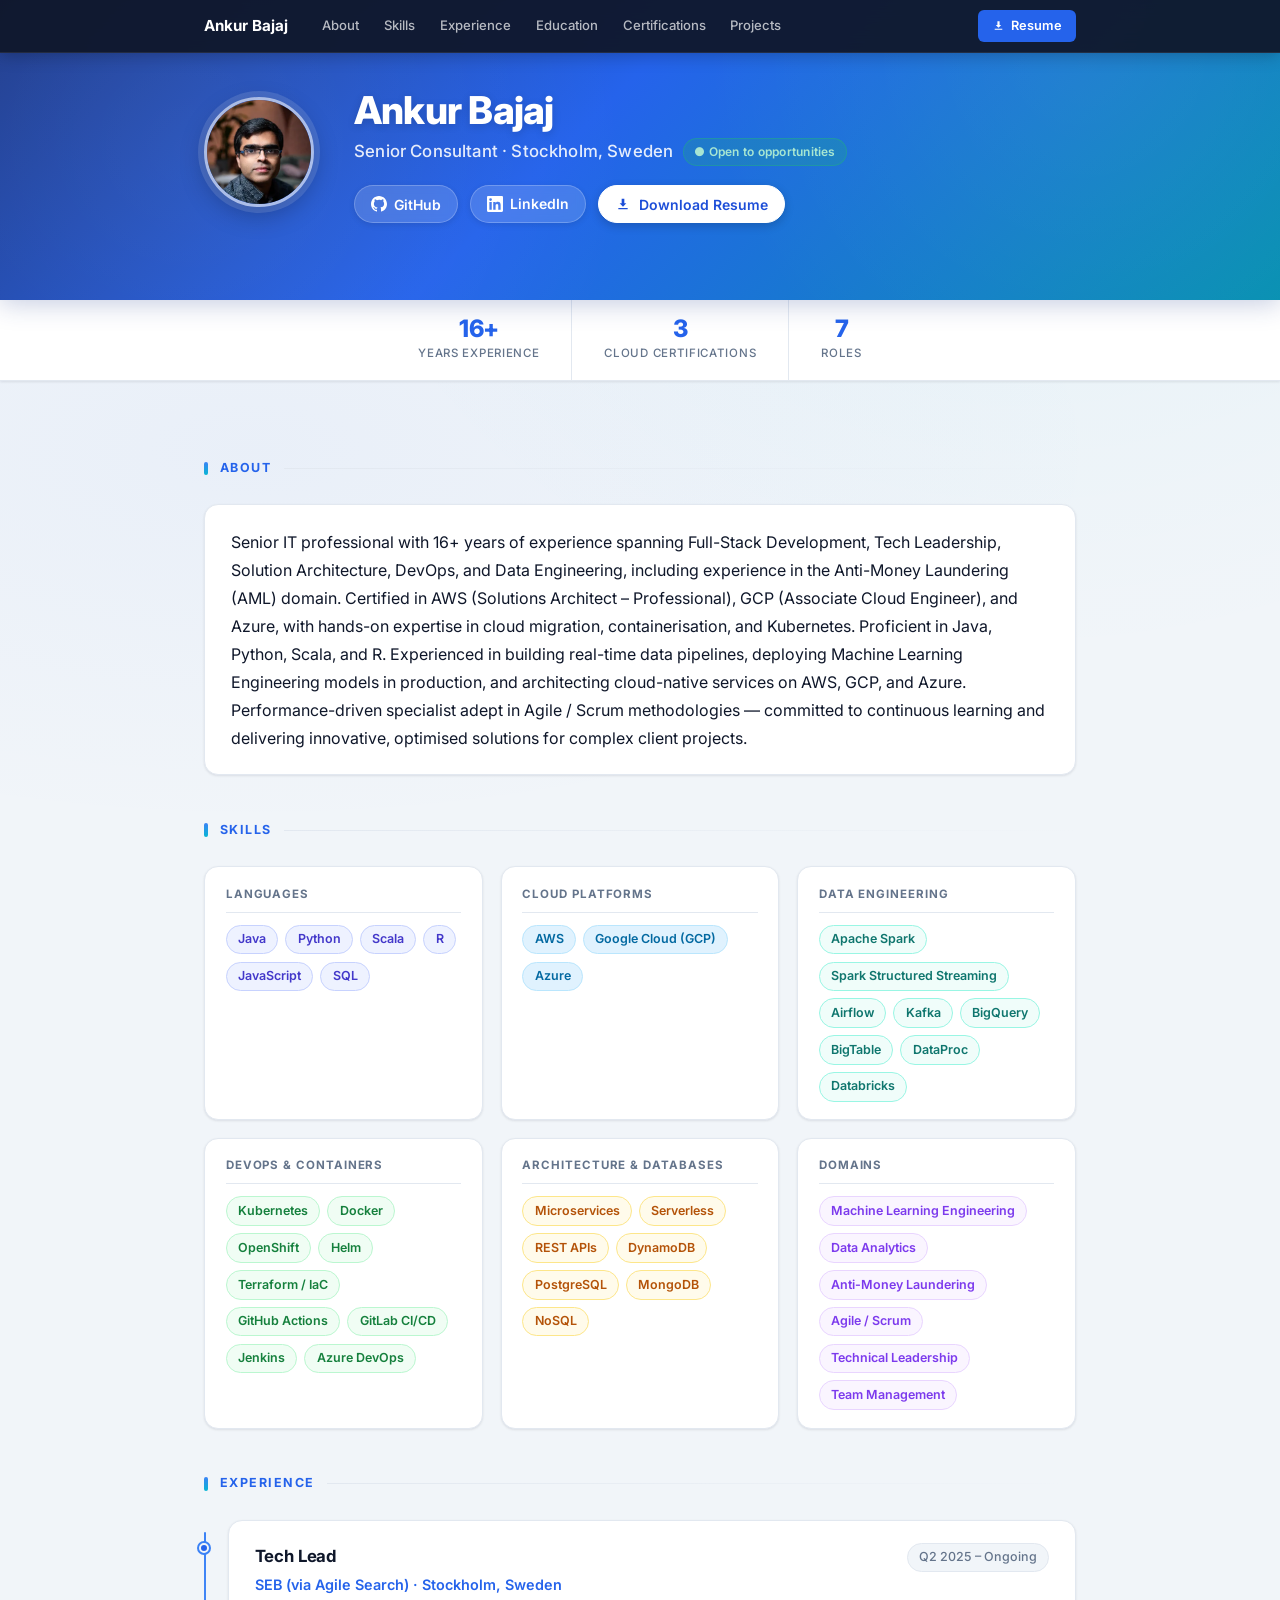
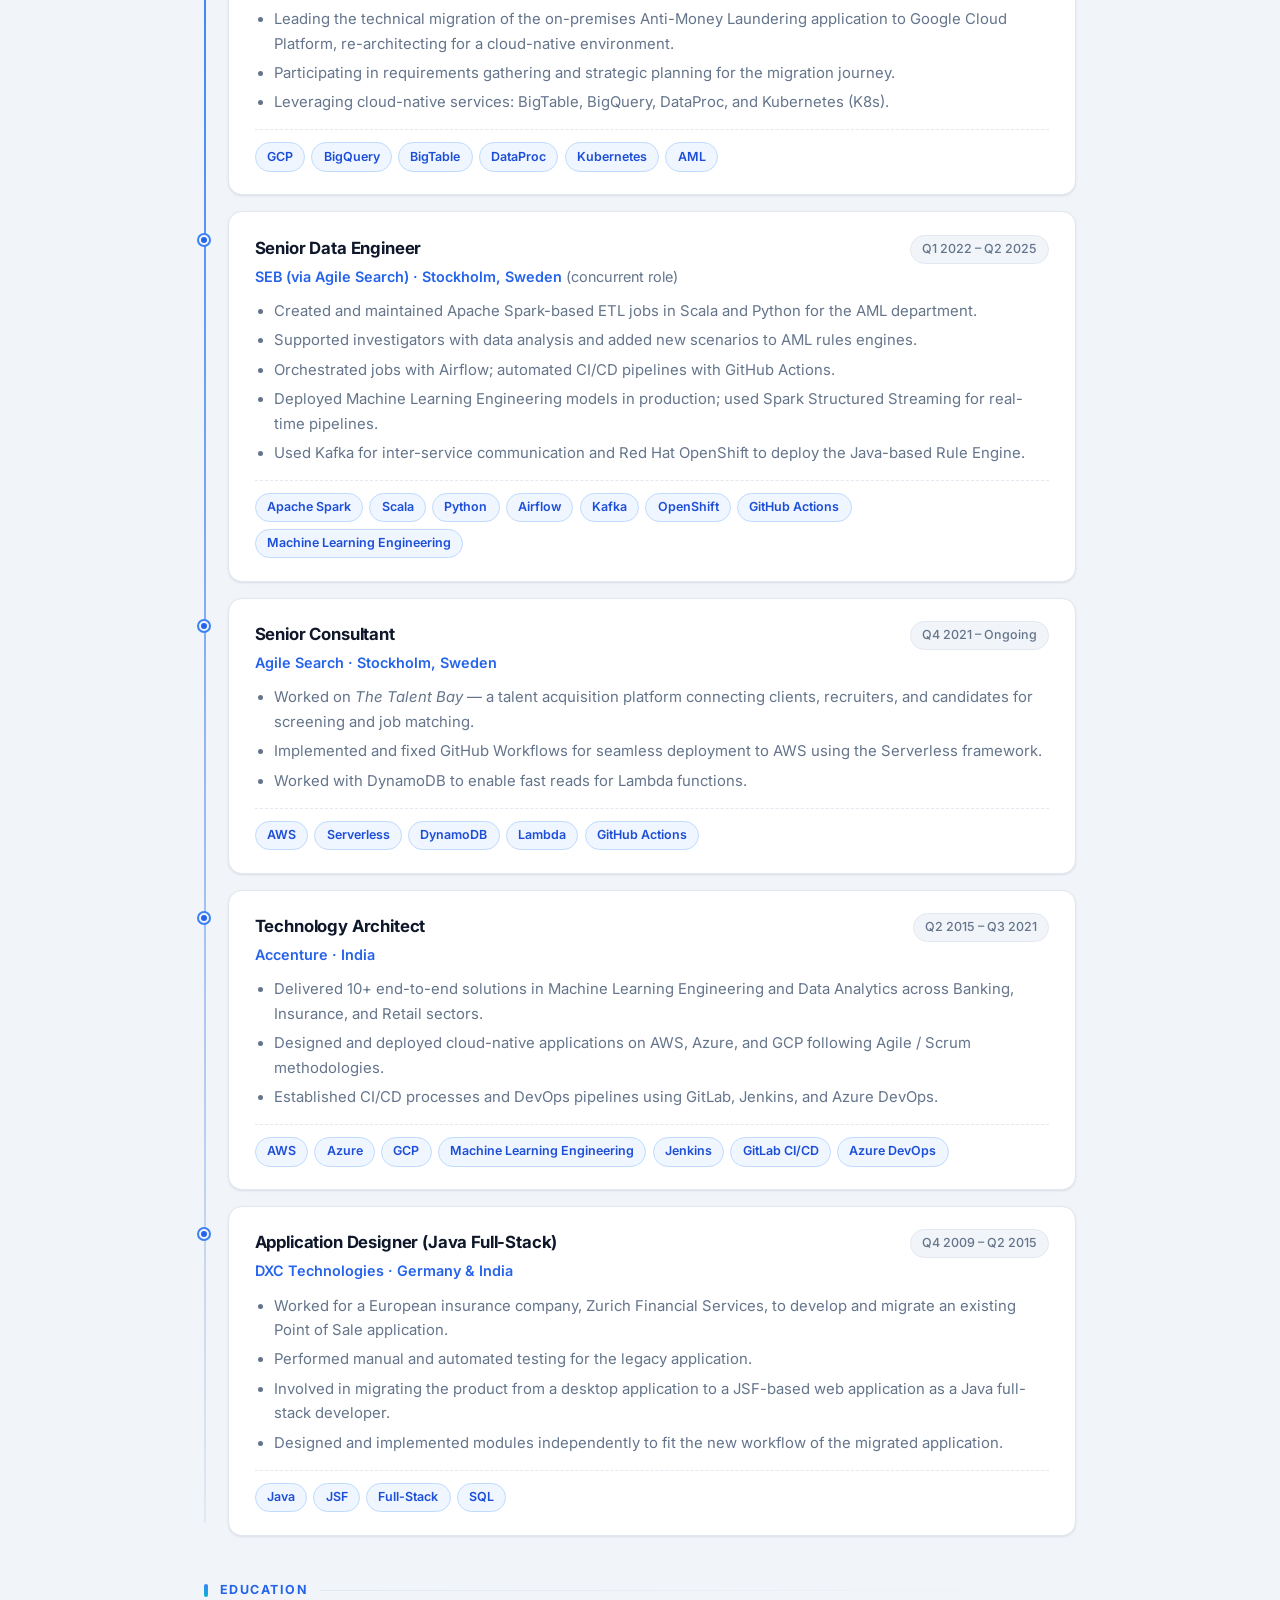
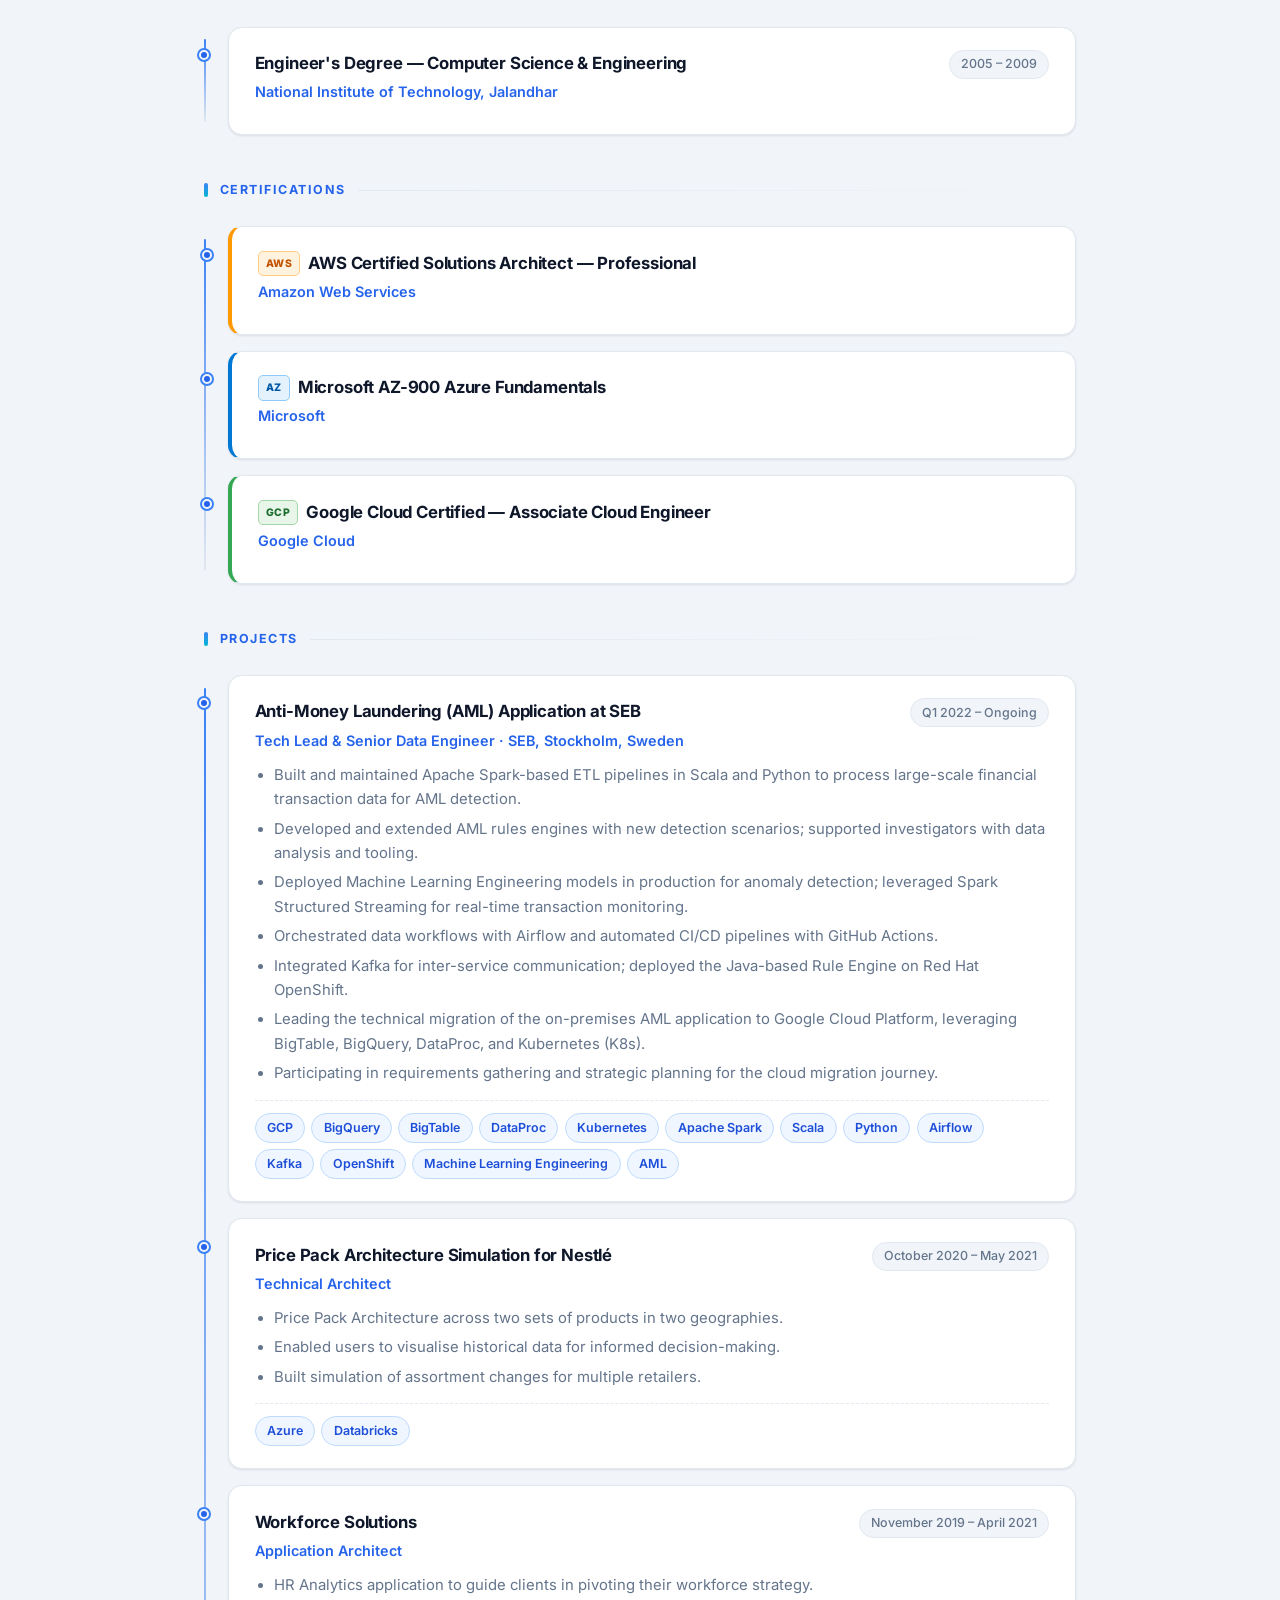
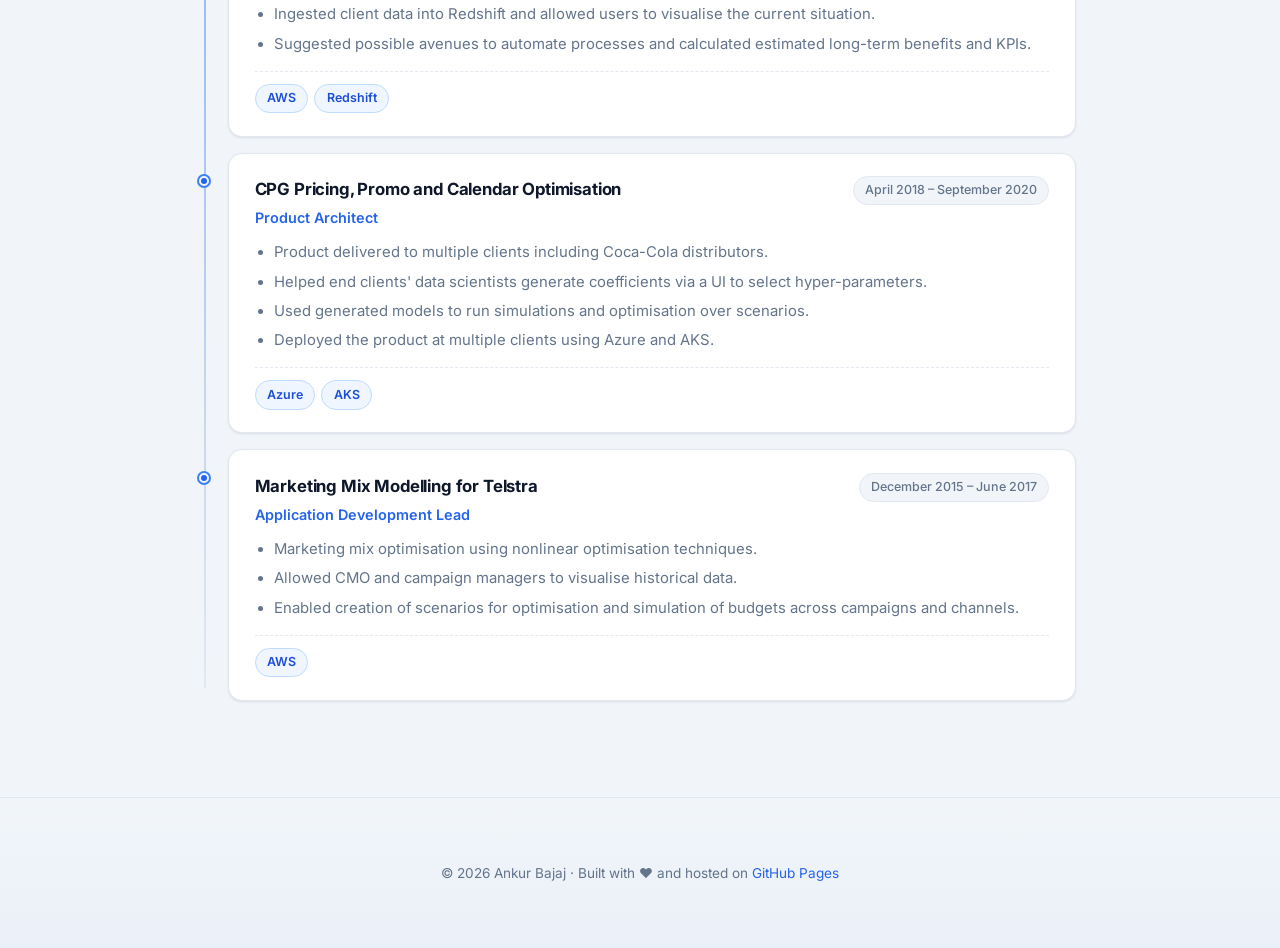
==== index.html @ 2d8ddba4 "Replace Machine Learning with Machine Learning Engineering Agent-Logs-Url: https://github.com/ankurb" ====
<!DOCTYPE html>
<html lang="en">
<head>
  <meta charset="UTF-8" />
  <meta name="viewport" content="width=device-width, initial-scale=1.0" />
  <meta name="description" content="Ankur Bajaj — Senior IT Professional with 16+ years of expertise in cloud-native architecture, data engineering, and full-stack development." />
  <meta name="keywords" content="Ankur Bajaj, Senior Consultant, Solution Architect, Tech Lead, Data Engineer, Java, Python, Scala, Apache Spark, Kafka, Airflow, Kubernetes, Docker, AWS, Google Cloud, GCP, Azure, BigQuery, Databricks, Machine Learning Engineering, MLOps, Anti-Money Laundering, AML, ETL, CI/CD, Microservices, Cloud Migration, DevOps, Spring Boot, Terraform, Stockholm" />
  <title>Ankur Bajaj — Resume</title>
  <link rel="preconnect" href="https://fonts.googleapis.com" />
  <link rel="preconnect" href="https://fonts.gstatic.com" crossorigin />
  <link href="https://fonts.googleapis.com/css2?family=Inter:wght@400;500;600;700;800&display=swap" rel="stylesheet" />
  <link rel="stylesheet" href="style.css" />
  <!-- Add 'js' class immediately so CSS can gate reveal animations on JS availability -->
  <script>document.documentElement.classList.add('js');</script>
</head>
<body>

  <!-- ═══════════════════  COMPACT STICKY NAV (visible after scroll) ═══════════════════ -->
  <div id="compact-nav" aria-hidden="true" inert>
    <div class="compact-nav-inner">
      <span class="compact-nav-name">Ankur Bajaj</span>
      <nav class="compact-nav-links" aria-label="Page sections">
        <a href="#about">About</a>
        <a href="#skills">Skills</a>
        <a href="#experience">Experience</a>
        <a href="#education">Education</a>
        <a href="#certifications">Certifications</a>
        <a href="#projects">Projects</a>
      </nav>
      <a href="Ankur_Resume.pdf" download="Ankur_Bajaj_Resume.pdf" class="compact-nav-download">
        <svg width="13" height="13" viewBox="0 0 24 24" fill="currentColor" aria-hidden="true"><path d="M12 16l-5-5h3V4h4v7h3l-5 5zm-7 2h14v2H5v-2z"/></svg>
        Resume
      </a>
    </div>
  </div>

  <!-- ═══════════════════  HERO  ═══════════════════ -->
  <header class="hero" id="hero">
    <div class="container">
      <picture>
        <source srcset="agile_search_65_rt.webp" type="image/webp" />
        <source srcset="agile_search_65_rt_optimized.jpg" type="image/jpeg" />
        <img class="avatar" src="agile_search_65_rt_optimized.jpg" alt="Ankur Bajaj" width="110" height="110" />
      </picture>
      <div class="hero-info">
        <h1>Ankur Bajaj</h1>
        <p class="title">
          Senior Consultant · Stockholm, Sweden
          <span class="status-badge">● Open to opportunities</span>
        </p>
        <nav class="hero-links" aria-label="Contact links">
          <a href="https://github.com/ankurbajaj9" target="_blank" rel="noopener noreferrer">
            <!-- GitHub icon -->
            <svg width="16" height="16" viewBox="0 0 24 24" fill="currentColor" aria-hidden="true">
              <path d="M12 0C5.374 0 0 5.373 0 12c0 5.302 3.438 9.8 8.207 11.387.599.111.793-.261.793-.577v-2.234c-3.338.726-4.033-1.416-4.033-1.416-.546-1.387-1.333-1.756-1.333-1.756-1.089-.745.083-.729.083-.729 1.205.084 1.839 1.237 1.839 1.237 1.07 1.834 2.807 1.304 3.492.997.107-.775.418-1.305.762-1.604-2.665-.305-5.467-1.334-5.467-5.931 0-1.311.469-2.381 1.236-3.221-.124-.303-.535-1.524.117-3.176 0 0 1.008-.322 3.301 1.23A11.509 11.509 0 0 1 12 5.803c1.02.005 2.047.138 3.006.404 2.291-1.552 3.297-1.23 3.297-1.23.653 1.653.242 2.874.118 3.176.77.84 1.235 1.911 1.235 3.221 0 4.609-2.807 5.624-5.479 5.921.43.372.823 1.102.823 2.222v3.293c0 .319.192.694.801.576C20.566 21.797 24 17.3 24 12c0-6.627-5.373-12-12-12z"/>
            </svg>
            GitHub
          </a>
          <a href="https://www.linkedin.com/in/ankurbajaj" target="_blank" rel="noopener noreferrer">
            <!-- LinkedIn icon -->
            <svg width="16" height="16" viewBox="0 0 24 24" fill="currentColor" aria-hidden="true">
              <path d="M20.447 20.452h-3.554v-5.569c0-1.328-.027-3.037-1.852-3.037-1.853 0-2.136 1.445-2.136 2.939v5.667H9.351V9h3.414v1.561h.046c.477-.9 1.637-1.85 3.37-1.85 3.601 0 4.267 2.37 4.267 5.455v6.286zM5.337 7.433a2.062 2.062 0 0 1-2.063-2.065 2.064 2.064 0 1 1 2.063 2.065zm1.782 13.019H3.555V9h3.564v11.452zM22.225 0H1.771C.792 0 0 .774 0 1.729v20.542C0 23.227.792 24 1.771 24h20.451C23.2 24 24 23.227 24 22.271V1.729C24 .774 23.2 0 22.222 0h.003z"/>
            </svg>
            LinkedIn
          </a>
          <a href="Ankur_Resume.pdf" download="Ankur_Bajaj_Resume.pdf" class="hero-download-cta">
            <!-- Download icon -->
            <svg width="16" height="16" viewBox="0 0 24 24" fill="currentColor" aria-hidden="true">
              <path d="M12 16l-5-5h3V4h4v7h3l-5 5zm-7 2h14v2H5v-2z"/>
            </svg>
            Download Resume
          </a>

        </nav>
      </div>
    </div>
  </header>

  <!-- ═══════════════════  KEY STATS STRIP  ═══════════════════ -->
  <div class="stats-strip">
    <div class="container stats-strip-inner">
      <div class="stat-chip">
        <span class="stat-num">16+</span>
        <span class="stat-label">Years Experience</span>
      </div>
      <div class="stat-chip">
        <span class="stat-num">3</span>
        <span class="stat-label">Cloud Certifications</span>
      </div>
      <div class="stat-chip">
        <span class="stat-num">7</span>
        <span class="stat-label">Roles</span>
      </div>
    </div>
  </div>

  <main class="container">

    <!-- ═══════════════════  ABOUT  ═══════════════════ -->
    <section id="about" class="reveal" aria-labelledby="about-heading">
      <h2 class="section-title" id="about-heading">About</h2>
      <p class="about-text">
        Senior IT professional with 16+ years of experience spanning Full-Stack Development, Tech Leadership,
        Solution Architecture, DevOps, and Data Engineering, including experience in the
        Anti-Money Laundering (AML) domain.
        Certified in AWS (Solutions Architect – Professional), GCP (Associate Cloud Engineer),
        and Azure, with hands-on expertise in cloud migration, containerisation, and Kubernetes.
        Proficient in Java, Python, Scala, and R.
        Experienced in building real-time data pipelines, deploying Machine Learning Engineering models
        in production, and architecting cloud-native services on AWS, GCP, and Azure.
        Performance-driven specialist adept in Agile / Scrum methodologies — committed to continuous learning
        and delivering innovative, optimised solutions for complex client projects.
      </p>
    </section>

    <!-- ═══════════════════  SKILLS  ═══════════════════ -->
    <section id="skills" class="reveal" aria-labelledby="skills-heading">
      <h2 class="section-title" id="skills-heading">Skills</h2>
      <div class="skills-grid">
        <div class="skill-category" data-cat="languages">
          <h3>Languages</h3>
          <div class="tags">
            <span class="tag">Java</span>
            <span class="tag">Python</span>
            <span class="tag">Scala</span>
            <span class="tag">R</span>
            <span class="tag">JavaScript</span>
            <span class="tag">SQL</span>
          </div>
        </div>
        <div class="skill-category" data-cat="cloud">
          <h3>Cloud Platforms</h3>
          <div class="tags">
            <span class="tag">AWS</span>
            <span class="tag">Google Cloud (GCP)</span>
            <span class="tag">Azure</span>
          </div>
        </div>
        <div class="skill-category" data-cat="data">
          <h3>Data Engineering</h3>
          <div class="tags">
            <span class="tag">Apache Spark</span>
            <span class="tag">Spark Structured Streaming</span>
            <span class="tag">Airflow</span>
            <span class="tag">Kafka</span>
            <span class="tag">BigQuery</span>
            <span class="tag">BigTable</span>
            <span class="tag">DataProc</span>
            <span class="tag">Databricks</span>
          </div>
        </div>
        <div class="skill-category" data-cat="devops">
          <h3>DevOps &amp; Containers</h3>
          <div class="tags">
            <span class="tag">Kubernetes</span>
            <span class="tag">Docker</span>
            <span class="tag">OpenShift</span>
            <span class="tag">Helm</span>
            <span class="tag">Terraform / IaC</span>
            <span class="tag">GitHub Actions</span>
            <span class="tag">GitLab CI/CD</span>
            <span class="tag">Jenkins</span>
            <span class="tag">Azure DevOps</span>
          </div>
        </div>
        <div class="skill-category" data-cat="arch">
          <h3>Architecture &amp; Databases</h3>
          <div class="tags">
            <span class="tag">Microservices</span>
            <span class="tag">Serverless</span>
            <span class="tag">REST APIs</span>
            <span class="tag">DynamoDB</span>
            <span class="tag">PostgreSQL</span>
            <span class="tag">MongoDB</span>
            <span class="tag">NoSQL</span>
          </div>
        </div>
        <div class="skill-category" data-cat="domains">
          <h3>Domains</h3>
          <div class="tags">
            <span class="tag">Machine Learning Engineering</span>
            <span class="tag">Data Analytics</span>
            <span class="tag">Anti-Money Laundering</span>
            <span class="tag">Agile / Scrum</span>
            <span class="tag">Technical Leadership</span>
            <span class="tag">Team Management</span>
          </div>
        </div>
      </div>
    </section>

    <!-- ═══════════════════  EXPERIENCE  ═══════════════════ -->
    <section id="experience" class="reveal" aria-labelledby="experience-heading">
      <h2 class="section-title" id="experience-heading">Experience</h2>
      <div class="timeline">

        <article class="card">
          <div class="card-header">
            <div>
              <div class="card-title">Tech Lead</div>
              <div class="card-subtitle">SEB (via Agile Search) · Stockholm, Sweden</div>
            </div>
            <span class="card-period">Q2 2025 – Ongoing</span>
          </div>
          <div class="card-desc">
            <ul>
              <li>Leading the technical migration of the on-premises Anti-Money Laundering application to Google Cloud Platform, re-architecting for a cloud-native environment.</li>
              <li>Participating in requirements gathering and strategic planning for the migration journey.</li>
              <li>Leveraging cloud-native services: BigTable, BigQuery, DataProc, and Kubernetes (K8s).</li>
            </ul>
          </div>
          <div class="card-stack">
            <span class="tag">GCP</span>
            <span class="tag">BigQuery</span>
            <span class="tag">BigTable</span>
            <span class="tag">DataProc</span>
            <span class="tag">Kubernetes</span>
            <span class="tag">AML</span>
          </div>
        </article>

        <article class="card">
          <div class="card-header">
            <div>
              <div class="card-title">Senior Data Engineer</div>
              <div class="card-subtitle">SEB (via Agile Search) · Stockholm, Sweden <span style="font-weight:400;color:var(--text-muted)">(concurrent role)</span></div>
            </div>
            <span class="card-period">Q1 2022 – Q2 2025</span>
          </div>
          <div class="card-desc">
            <ul>
              <li>Created and maintained Apache Spark-based ETL jobs in Scala and Python for the AML department.</li>
              <li>Supported investigators with data analysis and added new scenarios to AML rules engines.</li>
              <li>Orchestrated jobs with Airflow; automated CI/CD pipelines with GitHub Actions.</li>
              <li>Deployed Machine Learning Engineering models in production; used Spark Structured Streaming for real-time pipelines.</li>
              <li>Used Kafka for inter-service communication and Red Hat OpenShift to deploy the Java-based Rule Engine.</li>
            </ul>
          </div>
          <div class="card-stack">
            <span class="tag">Apache Spark</span>
            <span class="tag">Scala</span>
            <span class="tag">Python</span>
            <span class="tag">Airflow</span>
            <span class="tag">Kafka</span>
            <span class="tag">OpenShift</span>
            <span class="tag">GitHub Actions</span>
            <span class="tag">Machine Learning Engineering</span>
          </div>
        </article>

        <article class="card">
          <div class="card-header">
            <div>
              <div class="card-title">Senior Consultant</div>
              <div class="card-subtitle">Agile Search · Stockholm, Sweden</div>
            </div>
            <span class="card-period">Q4 2021 – Ongoing</span>
          </div>
          <div class="card-desc">
            <ul>
              <li>Worked on <em>The Talent Bay</em> — a talent acquisition platform connecting clients, recruiters, and candidates for screening and job matching.</li>
              <li>Implemented and fixed GitHub Workflows for seamless deployment to AWS using the Serverless framework.</li>
              <li>Worked with DynamoDB to enable fast reads for Lambda functions.</li>
            </ul>
          </div>
          <div class="card-stack">
            <span class="tag">AWS</span>
            <span class="tag">Serverless</span>
            <span class="tag">DynamoDB</span>
            <span class="tag">Lambda</span>
            <span class="tag">GitHub Actions</span>
          </div>
        </article>

        <article class="card">
          <div class="card-header">
            <div>
              <div class="card-title">Technology Architect</div>
              <div class="card-subtitle">Accenture · India</div>
            </div>
            <span class="card-period">Q2 2015 – Q3 2021</span>
          </div>
          <div class="card-desc">
            <ul>
              <li>Delivered 10+ end-to-end solutions in Machine Learning Engineering and Data Analytics across Banking, Insurance, and Retail sectors.</li>
              <li>Designed and deployed cloud-native applications on AWS, Azure, and GCP following Agile / Scrum methodologies.</li>
              <li>Established CI/CD processes and DevOps pipelines using GitLab, Jenkins, and Azure DevOps.</li>
            </ul>
          </div>
          <div class="card-stack">
            <span class="tag">AWS</span>
            <span class="tag">Azure</span>
            <span class="tag">GCP</span>
            <span class="tag">Machine Learning Engineering</span>
            <span class="tag">Jenkins</span>
            <span class="tag">GitLab CI/CD</span>
            <span class="tag">Azure DevOps</span>
          </div>
        </article>

        <article class="card">
          <div class="card-header">
            <div>
              <div class="card-title">Application Designer (Java Full-Stack)</div>
              <div class="card-subtitle">DXC Technologies · Germany &amp; India</div>
            </div>
            <span class="card-period">Q4 2009 – Q2 2015</span>
          </div>
          <div class="card-desc">
            <ul>
              <li>Worked for a European insurance company, Zurich Financial Services, to develop and migrate an existing Point of Sale application.</li>
              <li>Performed manual and automated testing for the legacy application.</li>
              <li>Involved in migrating the product from a desktop application to a JSF-based web application as a Java full-stack developer.</li>
              <li>Designed and implemented modules independently to fit the new workflow of the migrated application.</li>
            </ul>
          </div>
          <div class="card-stack">
            <span class="tag">Java</span>
            <span class="tag">JSF</span>
            <span class="tag">Full-Stack</span>
            <span class="tag">SQL</span>
          </div>
        </article>

      </div>
    </section>

    <!-- ═══════════════════  EDUCATION  ═══════════════════ -->
    <section id="education" class="reveal" aria-labelledby="education-heading">
      <h2 class="section-title" id="education-heading">Education</h2>
      <div class="timeline">

        <article class="card">
          <div class="card-header">
            <div>
              <div class="card-title">Engineer's Degree — Computer Science &amp; Engineering</div>
              <div class="card-subtitle">National Institute of Technology, Jalandhar</div>
            </div>
            <span class="card-period">2005 – 2009</span>
          </div>
        </article>

      </div>
    </section>

    <!-- ═══════════════════  CERTIFICATIONS  ═══════════════════ -->
    <section id="certifications" class="reveal" aria-labelledby="certifications-heading">
      <h2 class="section-title" id="certifications-heading">Certifications</h2>
      <div class="timeline">

        <article class="card cert-aws">
          <div class="card-header">
            <div>
              <div class="card-title">
                <span class="cert-badge cert-badge-aws">AWS</span>
                AWS Certified Solutions Architect — Professional
              </div>
              <div class="card-subtitle">Amazon Web Services</div>
            </div>
          </div>
        </article>

        <article class="card cert-azure">
          <div class="card-header">
            <div>
              <div class="card-title">
                <span class="cert-badge cert-badge-azure">AZ</span>
                Microsoft AZ-900 Azure Fundamentals
              </div>
              <div class="card-subtitle">Microsoft</div>
            </div>
          </div>
        </article>

        <article class="card cert-gcp">
          <div class="card-header">
            <div>
              <div class="card-title">
                <span class="cert-badge cert-badge-gcp">GCP</span>
                Google Cloud Certified — Associate Cloud Engineer
              </div>
              <div class="card-subtitle">Google Cloud</div>
            </div>
          </div>
        </article>

      </div>
    </section>

    <!-- ═══════════════════  PROJECTS  ═══════════════════ -->
    <section id="projects" class="reveal" aria-labelledby="projects-heading">
      <h2 class="section-title" id="projects-heading">Projects</h2>
      <div class="timeline">

        <article class="card">
          <div class="card-header">
            <div>
              <div class="card-title">Anti-Money Laundering (AML) Application at SEB</div>
              <div class="card-subtitle">Tech Lead &amp; Senior Data Engineer · SEB, Stockholm, Sweden</div>
            </div>
            <span class="card-period">Q1 2022 – Ongoing</span>
          </div>
          <div class="card-desc">
            <ul>
              <li>Built and maintained Apache Spark-based ETL pipelines in Scala and Python to process large-scale financial transaction data for AML detection.</li>
              <li>Developed and extended AML rules engines with new detection scenarios; supported investigators with data analysis and tooling.</li>
              <li>Deployed Machine Learning Engineering models in production for anomaly detection; leveraged Spark Structured Streaming for real-time transaction monitoring.</li>
              <li>Orchestrated data workflows with Airflow and automated CI/CD pipelines with GitHub Actions.</li>
              <li>Integrated Kafka for inter-service communication; deployed the Java-based Rule Engine on Red Hat OpenShift.</li>
              <li>Leading the technical migration of the on-premises AML application to Google Cloud Platform, leveraging BigTable, BigQuery, DataProc, and Kubernetes (K8s).</li>
              <li>Participating in requirements gathering and strategic planning for the cloud migration journey.</li>
            </ul>
          </div>
          <div class="card-stack">
            <span class="tag">GCP</span>
            <span class="tag">BigQuery</span>
            <span class="tag">BigTable</span>
            <span class="tag">DataProc</span>
            <span class="tag">Kubernetes</span>
            <span class="tag">Apache Spark</span>
            <span class="tag">Scala</span>
            <span class="tag">Python</span>
            <span class="tag">Airflow</span>
            <span class="tag">Kafka</span>
            <span class="tag">OpenShift</span>
            <span class="tag">Machine Learning Engineering</span>
            <span class="tag">AML</span>
          </div>
        </article>

        <article class="card">
          <div class="card-header">
            <div>
              <div class="card-title">Price Pack Architecture Simulation for Nestlé</div>
              <div class="card-subtitle">Technical Architect</div>
            </div>
            <span class="card-period">October 2020 – May 2021</span>
          </div>
          <div class="card-desc">
            <ul>
              <li>Price Pack Architecture across two sets of products in two geographies.</li>
              <li>Enabled users to visualise historical data for informed decision-making.</li>
              <li>Built simulation of assortment changes for multiple retailers.</li>
            </ul>
          </div>
          <div class="card-stack">
            <span class="tag">Azure</span>
            <span class="tag">Databricks</span>
          </div>
        </article>

        <article class="card">
          <div class="card-header">
            <div>
              <div class="card-title">Workforce Solutions</div>
              <div class="card-subtitle">Application Architect</div>
            </div>
            <span class="card-period">November 2019 – April 2021</span>
          </div>
          <div class="card-desc">
            <ul>
              <li>HR Analytics application to guide clients in pivoting their workforce strategy.</li>
              <li>Ingested client data into Redshift and allowed users to visualise the current situation.</li>
              <li>Suggested possible avenues to automate processes and calculated estimated long-term benefits and KPIs.</li>
            </ul>
          </div>
          <div class="card-stack">
            <span class="tag">AWS</span>
            <span class="tag">Redshift</span>
          </div>
        </article>

        <article class="card">
          <div class="card-header">
            <div>
              <div class="card-title">CPG Pricing, Promo and Calendar Optimisation</div>
              <div class="card-subtitle">Product Architect</div>
            </div>
            <span class="card-period">April 2018 – September 2020</span>
          </div>
          <div class="card-desc">
            <ul>
              <li>Product delivered to multiple clients including Coca-Cola distributors.</li>
              <li>Helped end clients' data scientists generate coefficients via a UI to select hyper-parameters.</li>
              <li>Used generated models to run simulations and optimisation over scenarios.</li>
              <li>Deployed the product at multiple clients using Azure and AKS.</li>
            </ul>
          </div>
          <div class="card-stack">
            <span class="tag">Azure</span>
            <span class="tag">AKS</span>
          </div>
        </article>

        <article class="card">
          <div class="card-header">
            <div>
              <div class="card-title">Marketing Mix Modelling for Telstra</div>
              <div class="card-subtitle">Application Development Lead</div>
            </div>
            <span class="card-period">December 2015 – June 2017</span>
          </div>
          <div class="card-desc">
            <ul>
              <li>Marketing mix optimisation using nonlinear optimisation techniques.</li>
              <li>Allowed CMO and campaign managers to visualise historical data.</li>
              <li>Enabled creation of scenarios for optimisation and simulation of budgets across campaigns and channels.</li>
            </ul>
          </div>
          <div class="card-stack">
            <span class="tag">AWS</span>
          </div>
        </article>

      </div>
    </section>

  </main>

  <!-- ═══════════════════  FOOTER  ═══════════════════ -->
  <footer>
    <div class="container">
      <p>© <span id="year"></span> Ankur Bajaj · Built with ♥ and hosted on
        <a href="https://pages.github.com" target="_blank" rel="noopener noreferrer">GitHub Pages</a>
      </p>
    </div>
  </footer>

  <script>
    document.getElementById('year').textContent = new Date().getFullYear();

    // ── Compact sticky nav: show after scrolling past hero ──
    const hero = document.getElementById('hero');
    const compactNav = document.getElementById('compact-nav');
    const observer = new IntersectionObserver(
      ([entry]) => {
        const visible = !entry.isIntersecting;
        compactNav.classList.toggle('compact-nav--visible', visible);
        compactNav.setAttribute('aria-hidden', String(!visible));
        if (visible) {
          compactNav.removeAttribute('inert');
        } else {
          compactNav.setAttribute('inert', '');
        }
      },
      { threshold: 0.1 }
    );
    observer.observe(hero);

    // ── Scroll-reveal for sections and cards ──
    const revealObserver = new IntersectionObserver(
      (entries) => {
        entries.forEach(entry => {
          if (entry.isIntersecting) {
            entry.target.classList.add('revealed');
            revealObserver.unobserve(entry.target);
          }
        });
      },
      { threshold: 0.08 }
    );
    document.querySelectorAll('.reveal, .card, .skill-category, .stat-chip').forEach(el => {
      revealObserver.observe(el);
    });
  </script>

</body>
</html>
---- style.css ----
/* Reset & Base */
*, *::before, *::after {
  box-sizing: border-box;
  margin: 0;
  padding: 0;
}

:root {
  --primary: #2563eb;
  --primary-dark: #1d4ed8;
  --primary-light: #3b82f6;
  --accent: #06b6d4;
  --accent2: #8b5cf6;
  --text: #0f172a;
  --text-muted: #64748b;
  --bg: #f1f5f9;
  --card: #ffffff;
  --border: #e2e8f0;
  --tag-bg: #eff6ff;
  --tag-color: #1d4ed8;
  --shadow-sm: 0 1px 3px rgba(15,23,42,0.06), 0 1px 2px rgba(15,23,42,0.04);
  --shadow-md: 0 4px 12px rgba(15,23,42,0.08), 0 2px 6px rgba(15,23,42,0.05);
  --shadow-lg: 0 10px 30px rgba(37,99,235,0.12), 0 4px 12px rgba(37,99,235,0.06);
  /* Skill-category palette */
  --cat-languages-bg: #eef2ff;
  --cat-languages-color: #4338ca;
  --cat-languages-border: #c7d2fe;
  --cat-cloud-bg: #e0f2fe;
  --cat-cloud-color: #0369a1;
  --cat-cloud-border: #bae6fd;
  --cat-data-bg: #f0fdfa;
  --cat-data-color: #0f766e;
  --cat-data-border: #99f6e4;
  --cat-devops-bg: #f0fdf4;
  --cat-devops-color: #15803d;
  --cat-devops-border: #bbf7d0;
  --cat-arch-bg: #fffbeb;
  --cat-arch-color: #b45309;
  --cat-arch-border: #fde68a;
  --cat-domains-bg: #faf5ff;
  --cat-domains-color: #7c3aed;
  --cat-domains-border: #e9d5ff;
}

html {
  scroll-behavior: smooth;
  scroll-padding-top: 60px; /* offset anchor scrolling by the height of the compact sticky nav */
}

@media (prefers-reduced-motion: reduce) {
  html { scroll-behavior: auto; }
  .card, .tag, .hero-links a, .skill-category,
  .about-text, .stat-chip, .reveal, #compact-nav {
    transition: none !important;
    animation: none !important;
    opacity: 1 !important;
    transform: none !important;
  }
}

body {
  font-family: 'Inter', 'Segoe UI', system-ui, -apple-system, sans-serif;
  background: var(--bg);
  color: var(--text);
  line-height: 1.65;
  background-image:
    radial-gradient(ellipse at 20% 50%, rgba(37,99,235,0.04) 0%, transparent 60%),
    radial-gradient(ellipse at 80% 10%, rgba(6,182,212,0.05) 0%, transparent 50%);
}

@media (min-width: 768px) and (prefers-reduced-motion: no-preference) {
  body {
    background-attachment: fixed;
  }
}

a {
  color: var(--primary);
  text-decoration: none;
}

a:hover {
  color: var(--primary-dark);
  text-decoration: underline;
}

/* Layout */
.container {
  max-width: 920px;
  margin: 0 auto;
  padding: 2rem 1.5rem;
}

/* ═══════════  COMPACT STICKY NAV  ═══════════ */
#compact-nav {
  position: fixed;
  top: 0;
  left: 0;
  right: 0;
  z-index: 200;
  background: rgba(15, 23, 42, 0.94);
  backdrop-filter: blur(10px);
  -webkit-backdrop-filter: blur(10px);
  border-bottom: 1px solid rgba(255,255,255,0.08);
  box-shadow: 0 2px 16px rgba(0,0,0,0.25);
  transform: translateY(-100%);
  opacity: 0;
  visibility: hidden;
  transition: transform 0.3s ease, opacity 0.3s ease, visibility 0s linear 0.3s;
  pointer-events: none;
}

#compact-nav.compact-nav--visible {
  transform: translateY(0);
  opacity: 1;
  visibility: visible;
  transition: transform 0.3s ease, opacity 0.3s ease, visibility 0s linear 0s;
  pointer-events: auto;
}

.compact-nav-inner {
  max-width: 920px;
  margin: 0 auto;
  padding: 0 1.5rem;
  height: 52px;
  display: flex;
  align-items: center;
  gap: 1.5rem;
}

.compact-nav-name {
  font-size: 0.95rem;
  font-weight: 700;
  color: #fff;
  white-space: nowrap;
  flex-shrink: 0;
}

.compact-nav-links {
  display: flex;
  gap: 0.25rem;
  flex: 1;
  flex-wrap: nowrap;
  overflow-x: auto;
  overflow-y: hidden;
}

.compact-nav-links a {
  color: rgba(255,255,255,0.7);
  font-size: 0.82rem;
  font-weight: 500;
  padding: 0.3rem 0.65rem;
  border-radius: 6px;
  transition: background 0.15s, color 0.15s;
  white-space: nowrap;
}

.compact-nav-links a:hover {
  color: #fff;
  background: rgba(255,255,255,0.1);
  text-decoration: none;
}

.compact-nav-download {
  display: flex;
  align-items: center;
  gap: 0.4rem;
  background: var(--primary);
  color: #fff !important;
  font-size: 0.8rem;
  font-weight: 600;
  padding: 0.35rem 0.85rem;
  border-radius: 6px;
  white-space: nowrap;
  flex-shrink: 0;
  transition: background 0.15s;
  text-decoration: none;
}

.compact-nav-download:hover {
  background: var(--primary-dark);
  text-decoration: none;
}

/* ═══════════  HERO  ═══════════ */
.hero {
  background: linear-gradient(135deg, #1e3a8a 0%, #2563eb 45%, #0891b2 100%);
  color: #fff;
  padding: 3.5rem 0 2.8rem;
  position: relative;
  box-shadow: 0 4px 24px rgba(30,58,138,0.25);
}

.hero::before {
  content: '';
  position: absolute;
  inset: 0;
  background-image:
    radial-gradient(circle at 15% 50%, rgba(255,255,255,0.06) 0%, transparent 40%),
    radial-gradient(circle at 85% 20%, rgba(255,255,255,0.05) 0%, transparent 35%);
  pointer-events: none;
}

.hero .container {
  display: flex;
  align-items: center;
  gap: 2.5rem;
  flex-wrap: wrap;
  position: relative;
}

.avatar {
  width: 110px;
  height: 110px;
  border-radius: 50%;
  object-fit: cover;
  flex-shrink: 0;
  border: 3px solid rgba(255,255,255,0.6);
  box-shadow:
    0 0 0 6px rgba(255,255,255,0.12),
    0 8px 24px rgba(0,0,0,0.25);
}

.hero .container > picture {
  flex-shrink: 0;
}

.hero-info h1 {
  font-size: 2.4rem;
  font-weight: 800;
  line-height: 1.15;
  letter-spacing: -0.02em;
  text-shadow: 0 2px 8px rgba(0,0,0,0.15);
}

.hero-info .title {
  font-size: 1.05rem;
  font-weight: 500;
  opacity: 0.88;
  margin-top: 0.35rem;
  letter-spacing: 0.01em;
  display: flex;
  align-items: center;
  flex-wrap: wrap;
  gap: 0.6rem;
}

/* ── Status badge ── */
.status-badge {
  display: inline-flex;
  align-items: center;
  gap: 0.3rem;
  font-size: 0.75rem;
  font-weight: 600;
  background: rgba(34, 197, 94, 0.2);
  color: #bbf7d0;
  border: 1px solid rgba(34,197,94,0.35);
  padding: 0.2rem 0.65rem;
  border-radius: 99px;
  letter-spacing: 0.02em;
}

.hero-links {
  display: flex;
  flex-wrap: wrap;
  gap: 0.75rem;
  margin-top: 1.2rem;
}

.hero-links a {
  color: #fff;
  font-size: 0.875rem;
  font-weight: 600;
  display: flex;
  align-items: center;
  gap: 0.45rem;
  background: rgba(255,255,255,0.15);
  backdrop-filter: blur(4px);
  padding: 0.4rem 1rem;
  border-radius: 99px;
  border: 1px solid rgba(255,255,255,0.22);
  transition: background 0.2s, transform 0.15s, box-shadow 0.2s;
  box-shadow: 0 2px 6px rgba(0,0,0,0.1);
}

.hero-links a:hover {
  background: rgba(255,255,255,0.28);
  border-color: rgba(255,255,255,0.4);
  text-decoration: none;
  transform: translateY(-1px);
  box-shadow: 0 4px 12px rgba(0,0,0,0.15);
}

/* ── Prominent Download CTA ── */
.hero-links a.hero-download-cta {
  background: #fff;
  color: var(--primary-dark);
  border-color: #fff;
  box-shadow: 0 3px 10px rgba(0,0,0,0.18);
}

.hero-links a.hero-download-cta:hover {
  background: #f0f9ff;
  border-color: #f0f9ff;
  transform: translateY(-2px);
  box-shadow: 0 6px 18px rgba(0,0,0,0.22);
}

/* ═══════════  STATS STRIP  ═══════════ */
.stats-strip {
  background: var(--card);
  border-bottom: 1px solid var(--border);
  box-shadow: var(--shadow-sm);
}

.stats-strip-inner {
  display: flex;
  justify-content: center;
  gap: 0;
  flex-wrap: wrap;
  padding-top: 0;
  padding-bottom: 0;
}

.stat-chip {
  display: flex;
  flex-direction: column;
  align-items: center;
  padding: 1.1rem 2rem;
  gap: 0.15rem;
  border-right: 1px solid var(--border);
  transition: opacity 0.5s ease, transform 0.5s ease, background 0.2s;
}

html.js .stat-chip:not(.revealed) {
  opacity: 0;
  transform: translateY(12px);
}

.stat-chip.revealed {
  opacity: 1;
  transform: none;
}

.stat-chip:last-child {
  border-right: none;
}

.stat-chip:hover {
  background: var(--bg);
}

.stat-num {
  font-size: 1.5rem;
  font-weight: 800;
  color: var(--primary);
  line-height: 1;
  letter-spacing: -0.02em;
}

.stat-label {
  font-size: 0.72rem;
  font-weight: 500;
  color: var(--text-muted);
  text-transform: uppercase;
  letter-spacing: 0.06em;
  white-space: nowrap;
}

/* ═══════════  SECTIONS  ═══════════ */
section {
  padding: 2.8rem 0 0;
}

.section-title {
  font-size: 0.78rem;
  font-weight: 700;
  text-transform: uppercase;
  letter-spacing: 0.12em;
  color: var(--primary);
  display: flex;
  align-items: center;
  gap: 0.75rem;
  margin-bottom: 1.6rem;
}

.section-title::before {
  content: '';
  display: inline-block;
  width: 4px;
  height: 1.1em;
  background: linear-gradient(180deg, var(--primary-light), var(--accent));
  border-radius: 2px;
  flex-shrink: 0;
}

.section-title::after {
  content: '';
  flex: 1;
  height: 1px;
  background: linear-gradient(90deg, var(--border) 0%, transparent 100%);
}

/* ═══════════  ABOUT  ═══════════ */
.about-text {
  font-size: 1rem;
  color: var(--text);
  line-height: 1.75;
  background: var(--card);
  border: 1px solid var(--border);
  border-radius: 14px;
  padding: 1.4rem 1.6rem;
  box-shadow: var(--shadow-sm);
  transition: box-shadow 0.2s, transform 0.2s;
}

.about-text:hover {
  box-shadow: var(--shadow-md);
  transform: translateY(-2px);
}

/* ═══════════  SKILLS  ═══════════ */
.skills-grid {
  display: grid;
  grid-template-columns: repeat(auto-fill, minmax(230px, 1fr));
  gap: 1.1rem;
}

.skill-category {
  background: var(--card);
  border: 1px solid var(--border);
  border-radius: 14px;
  padding: 1.1rem 1.3rem;
  box-shadow: var(--shadow-sm);
  transition: box-shadow 0.2s, transform 0.2s, opacity 0.5s;
}

html.js .skill-category:not(.revealed) {
  opacity: 0;
  transform: translateY(14px);
}

.skill-category.revealed {
  opacity: 1;
  transform: none;
}

.skill-category:hover {
  box-shadow: var(--shadow-md);
  transform: translateY(-2px);
}

.skill-category h3 {
  font-size: 0.72rem;
  font-weight: 700;
  color: var(--text-muted);
  margin-bottom: 0.75rem;
  text-transform: uppercase;
  letter-spacing: 0.08em;
  padding-bottom: 0.5rem;
  border-bottom: 1px solid var(--border);
}

/* ── Category-specific tag colors ── */
.skill-category[data-cat="languages"] .tag {
  background: var(--cat-languages-bg);
  color: var(--cat-languages-color);
  border-color: var(--cat-languages-border);
}
.skill-category[data-cat="languages"] .tag:hover {
  background: var(--cat-languages-color);
  color: #fff;
  border-color: var(--cat-languages-color);
}

.skill-category[data-cat="cloud"] .tag {
  background: var(--cat-cloud-bg);
  color: var(--cat-cloud-color);
  border-color: var(--cat-cloud-border);
}
.skill-category[data-cat="cloud"] .tag:hover {
  background: var(--cat-cloud-color);
  color: #fff;
  border-color: var(--cat-cloud-color);
}

.skill-category[data-cat="data"] .tag {
  background: var(--cat-data-bg);
  color: var(--cat-data-color);
  border-color: var(--cat-data-border);
}
.skill-category[data-cat="data"] .tag:hover {
  background: var(--cat-data-color);
  color: #fff;
  border-color: var(--cat-data-color);
}

.skill-category[data-cat="devops"] .tag {
  background: var(--cat-devops-bg);
  color: var(--cat-devops-color);
  border-color: var(--cat-devops-border);
}
.skill-category[data-cat="devops"] .tag:hover {
  background: var(--cat-devops-color);
  color: #fff;
  border-color: var(--cat-devops-color);
}

.skill-category[data-cat="arch"] .tag {
  background: var(--cat-arch-bg);
  color: var(--cat-arch-color);
  border-color: var(--cat-arch-border);
}
.skill-category[data-cat="arch"] .tag:hover {
  background: var(--cat-arch-color);
  color: #fff;
  border-color: var(--cat-arch-color);
}

.skill-category[data-cat="domains"] .tag {
  background: var(--cat-domains-bg);
  color: var(--cat-domains-color);
  border-color: var(--cat-domains-border);
}
.skill-category[data-cat="domains"] .tag:hover {
  background: var(--cat-domains-color);
  color: #fff;
  border-color: var(--cat-domains-color);
}

.tags {
  display: flex;
  flex-wrap: wrap;
  gap: 0.45rem;
}

.tag {
  background: var(--tag-bg);
  color: var(--tag-color);
  font-size: 0.78rem;
  font-weight: 600;
  padding: 0.22rem 0.7rem;
  border-radius: 99px;
  border: 1px solid #bfdbfe;
  transition: background 0.15s, color 0.15s, transform 0.15s;
}

.tag:hover {
  background: var(--primary);
  color: #fff;
  border-color: var(--primary);
  transform: scale(1.05);
}

/* ═══════════  EXPERIENCE & EDUCATION — TIMELINE  ═══════════ */
.timeline {
  display: flex;
  flex-direction: column;
  gap: 1rem;
  position: relative;
}

.timeline::before {
  content: '';
  position: absolute;
  left: 0;
  top: 0.8rem;
  bottom: 0.8rem;
  width: 2px;
  background: linear-gradient(180deg, var(--primary-light) 0%, var(--border) 100%);
  border-radius: 2px;
}

.card {
  background: var(--card);
  border: 1px solid var(--border);
  border-radius: 14px;
  padding: 1.4rem 1.6rem;
  box-shadow: var(--shadow-sm);
  transition: box-shadow 0.22s, transform 0.22s, opacity 0.5s;
  margin-left: 1.5rem;
  position: relative;
}

html.js .card:not(.revealed) {
  opacity: 0;
  transform: translateX(-8px);
}

.card.revealed {
  opacity: 1;
  transform: none;
}

.card::before {
  content: '';
  position: absolute;
  left: -1.85rem;
  top: 1.4rem;
  width: 10px;
  height: 10px;
  border-radius: 50%;
  background: var(--primary);
  border: 2px solid var(--bg);
  box-shadow: 0 0 0 2px var(--primary-light);
}

.card:hover {
  box-shadow: var(--shadow-lg);
  transform: translateX(3px);
}

.card-header {
  display: flex;
  justify-content: space-between;
  align-items: flex-start;
  flex-wrap: wrap;
  gap: 0.5rem;
  margin-bottom: 0.5rem;
}

.card-title {
  font-size: 1.05rem;
  font-weight: 700;
  color: var(--text);
  letter-spacing: -0.01em;
  display: flex;
  align-items: center;
  gap: 0.5rem;
  flex-wrap: wrap;
}

.card-subtitle {
  font-size: 0.9rem;
  color: var(--primary);
  font-weight: 600;
  margin-top: 0.15rem;
}

.card-period {
  font-size: 0.78rem;
  font-weight: 500;
  color: var(--text-muted);
  background: var(--bg);
  padding: 0.2rem 0.7rem;
  border-radius: 99px;
  border: 1px solid var(--border);
  white-space: nowrap;
}

.card-desc {
  margin-top: 0.65rem;
  color: var(--text-muted);
  font-size: 0.93rem;
  line-height: 1.65;
}

.card-desc ul {
  padding-left: 1.2rem;
  margin-top: 0.3rem;
}

.card-desc ul li {
  margin-bottom: 0.3rem;
}

/* ── Tech-stack tag row ── */
.card-stack {
  display: flex;
  flex-wrap: wrap;
  gap: 0.4rem;
  margin-top: 0.9rem;
  padding-top: 0.75rem;
  border-top: 1px dashed var(--border);
}

/* ═══════════  CERTIFICATION BADGES  ═══════════ */
.cert-aws  { border-left: 4px solid #FF9900; }
.cert-azure { border-left: 4px solid #0078D4; }
.cert-gcp  { border-left: 4px solid #34A853; }

.cert-badge {
  display: inline-flex;
  align-items: center;
  justify-content: center;
  font-size: 0.65rem;
  font-weight: 800;
  padding: 0.2rem 0.45rem;
  border-radius: 5px;
  letter-spacing: 0.04em;
  flex-shrink: 0;
}

.cert-badge-aws {
  background: #fff3e0;
  color: #c25200;
  border: 1px solid #ffcc80;
}

.cert-badge-azure {
  background: #e3f2fd;
  color: #0057a8;
  border: 1px solid #90caf9;
}

.cert-badge-gcp {
  background: #e8f5e9;
  color: #1b6e2e;
  border: 1px solid #a5d6a7;
}

/* ═══════════  SCROLL REVEAL (sections)  ═══════════ */
.reveal {
  transition: opacity 0.55s ease, transform 0.55s ease;
}

html.js .reveal:not(.revealed) {
  opacity: 0;
  transform: translateY(20px);
}

.reveal.revealed {
  opacity: 1;
  transform: none;
}

/* ═══════════  PROJECTS (kept for future use)  ═══════════ */
.projects-grid {
  display: grid;
  grid-template-columns: repeat(auto-fill, minmax(260px, 1fr));
  gap: 1.2rem;
}

.project-card .tags {
  margin-bottom: 0.8rem;
}

.project-card {
  background: var(--card);
  border: 1px solid var(--border);
  border-radius: 14px;
  padding: 1.3rem 1.4rem;
  box-shadow: var(--shadow-sm);
  display: flex;
  flex-direction: column;
  transition: box-shadow 0.2s, transform 0.2s;
}

.project-card:hover {
  box-shadow: var(--shadow-lg);
  transform: translateY(-3px);
}

.project-card h3 {
  font-size: 1rem;
  font-weight: 700;
  margin-bottom: 0.4rem;
}

.project-card p {
  font-size: 0.9rem;
  color: var(--text-muted);
  flex: 1;
  margin-bottom: 0.8rem;
}

.project-link {
  font-size: 0.85rem;
  font-weight: 600;
  color: var(--primary);
  align-self: flex-start;
}

/* ═══════════  FOOTER  ═══════════ */
footer {
  margin-top: 4rem;
  padding: 2rem 0;
  text-align: center;
  color: var(--text-muted);
  font-size: 0.85rem;
  border-top: 1px solid var(--border);
  background: linear-gradient(180deg, transparent, rgba(37,99,235,0.03));
}

/* ═══════════  RESPONSIVE  ═══════════ */
@media (max-width: 600px) {
  .hero-info h1 { font-size: 1.8rem; }
  .hero .container { gap: 1.4rem; }
  .avatar { width: 85px; height: 85px; }
  .card-header { flex-direction: column; }
  .timeline::before { display: none; }
  .card { margin-left: 0; }
  .card::before { display: none; }
  .compact-nav-links { display: none; }
  .stat-chip { padding: 0.8rem 1.2rem; }
  .stats-strip-inner { justify-content: flex-start; }
}

/* ═══════════  PRINT STYLESHEET  ═══════════ */
@media print {
  * {
    -webkit-print-color-adjust: exact;
    print-color-adjust: exact;
  }

  #compact-nav,
  .hero-links a.hero-download-cta,
  .status-badge {
    display: none !important;
  }

  body {
    background: #fff !important;
    background-image: none !important;
    color: #000 !important;
    font-size: 10pt;
    line-height: 1.4;
  }

  .hero {
    background: #1e3a8a !important;
    padding: 1.2rem 0;
    box-shadow: none;
    page-break-after: avoid;
  }

  .hero-info h1 {
    font-size: 18pt;
  }

  .stats-strip {
    border: none;
    box-shadow: none;
  }

  .stat-chip {
    opacity: 1 !important;
    transform: none !important;
  }

  .reveal, .card, .skill-category {
    opacity: 1 !important;
    transform: none !important;
    transition: none !important;
  }

  .card {
    box-shadow: none !important;
    border: 1px solid #ccc !important;
    page-break-inside: avoid;
    margin-left: 0 !important;
    transform: none !important;
  }

  .card::before {
    display: none;
  }

  .timeline::before {
    display: none;
  }

  .skill-category {
    box-shadow: none !important;
    border: 1px solid #ddd !important;
  }

  .cert-aws  { border-left: 4px solid #FF9900 !important; }
  .cert-azure { border-left: 4px solid #0078D4 !important; }
  .cert-gcp  { border-left: 4px solid #34A853 !important; }

  footer {
    margin-top: 1rem;
    page-break-before: avoid;
  }

  a[href]::after {
    content: none;
  }
}
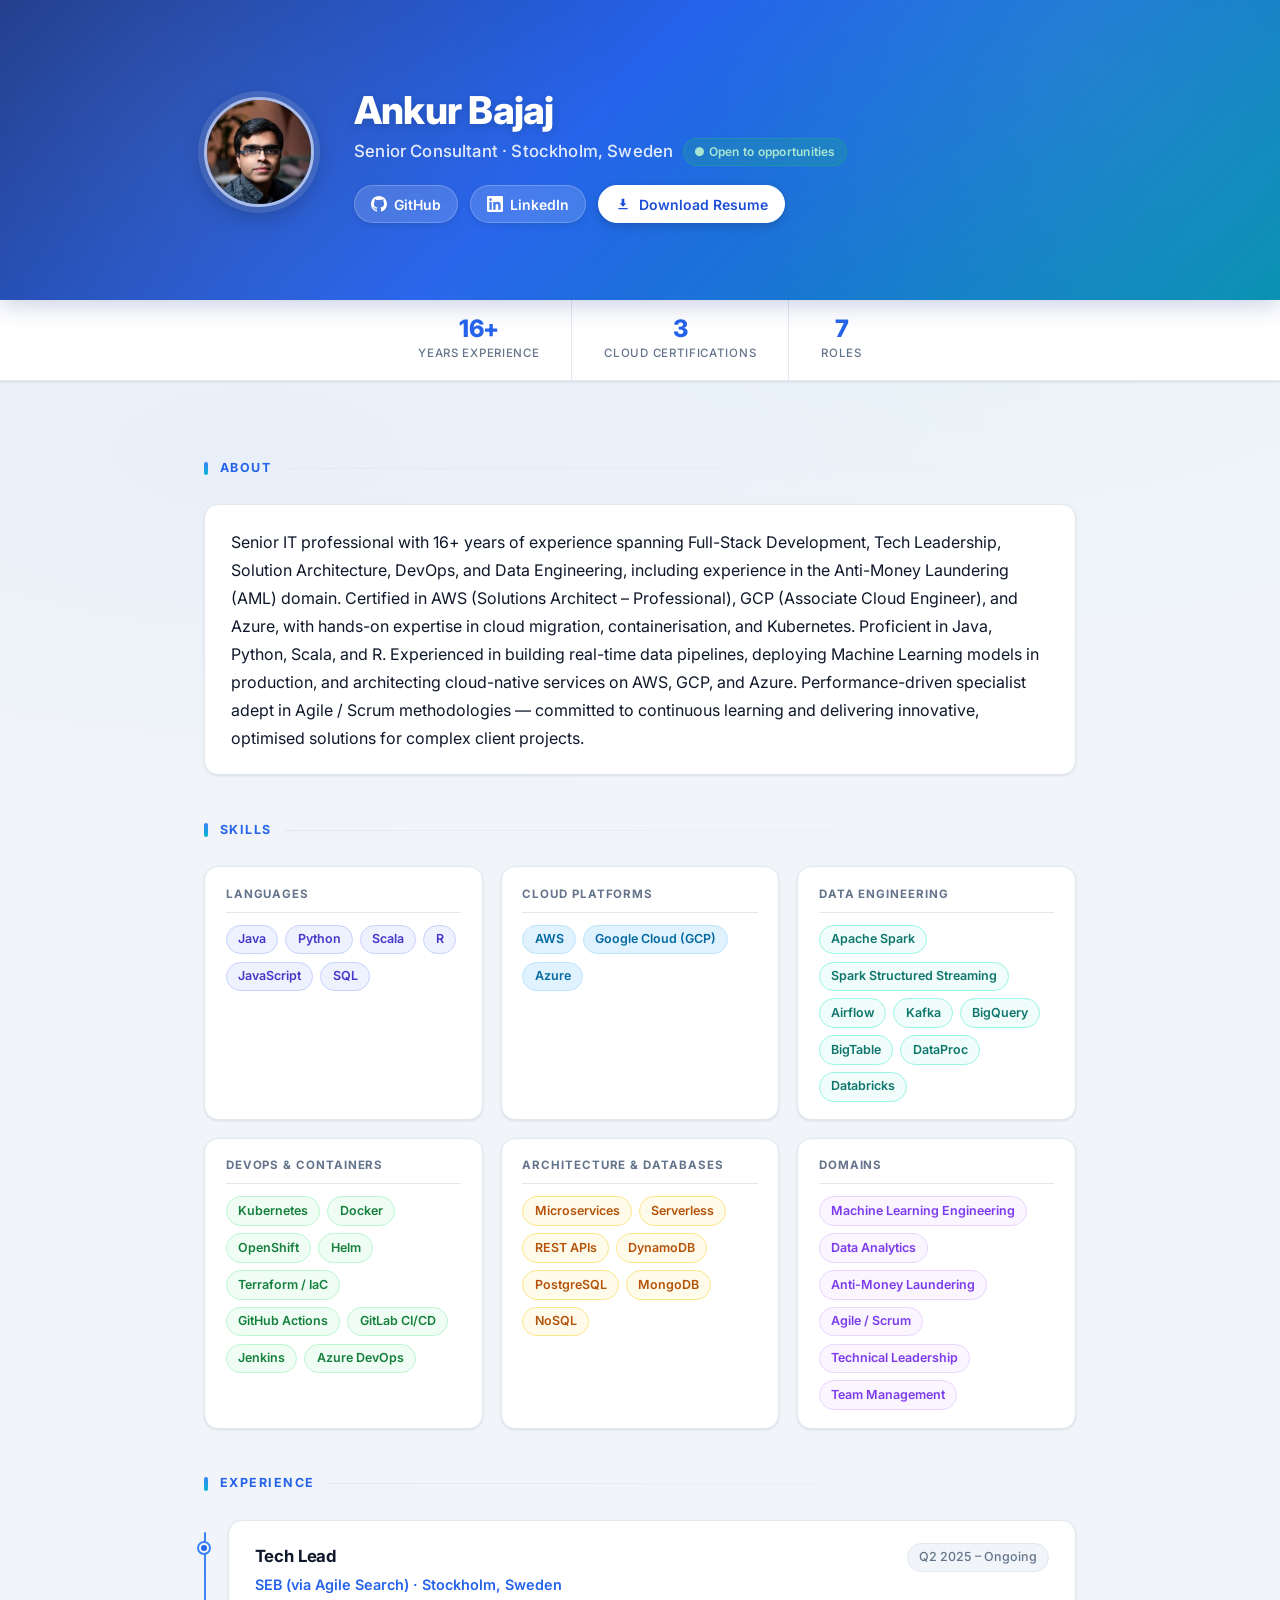
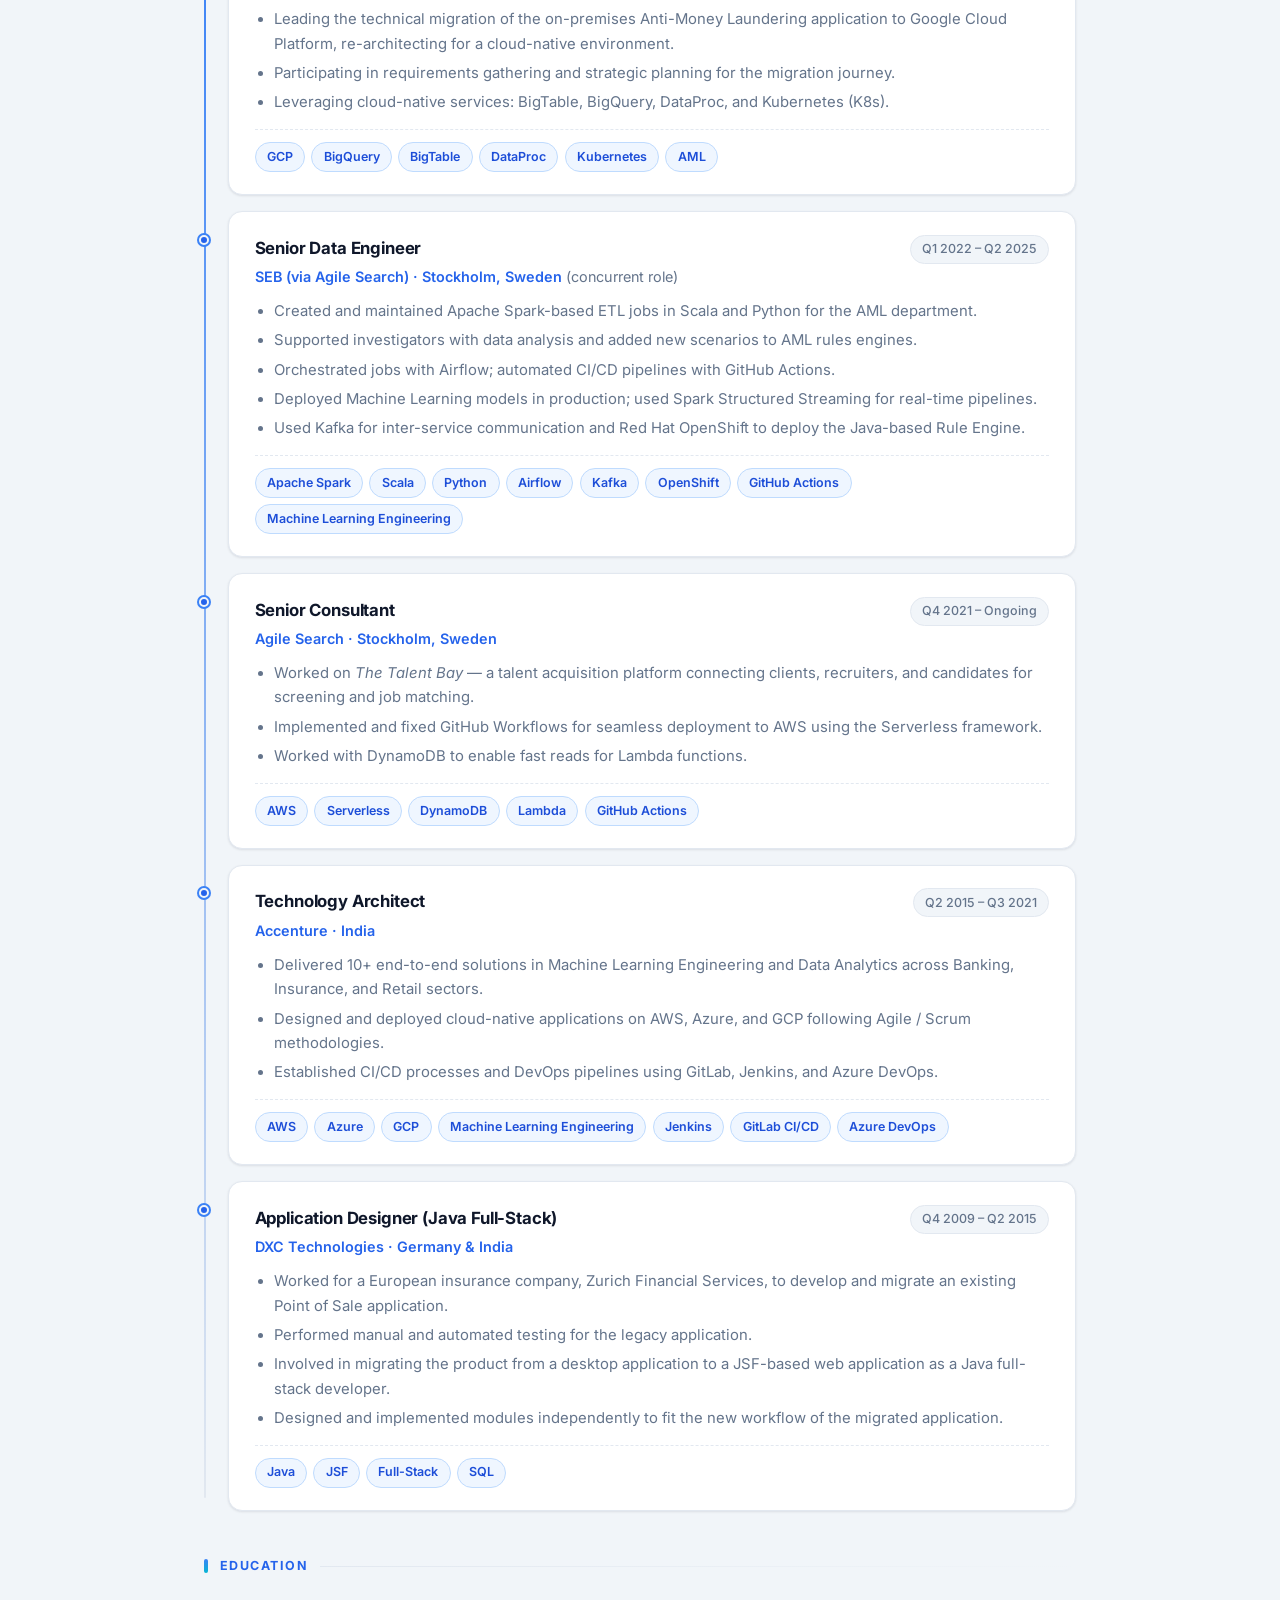
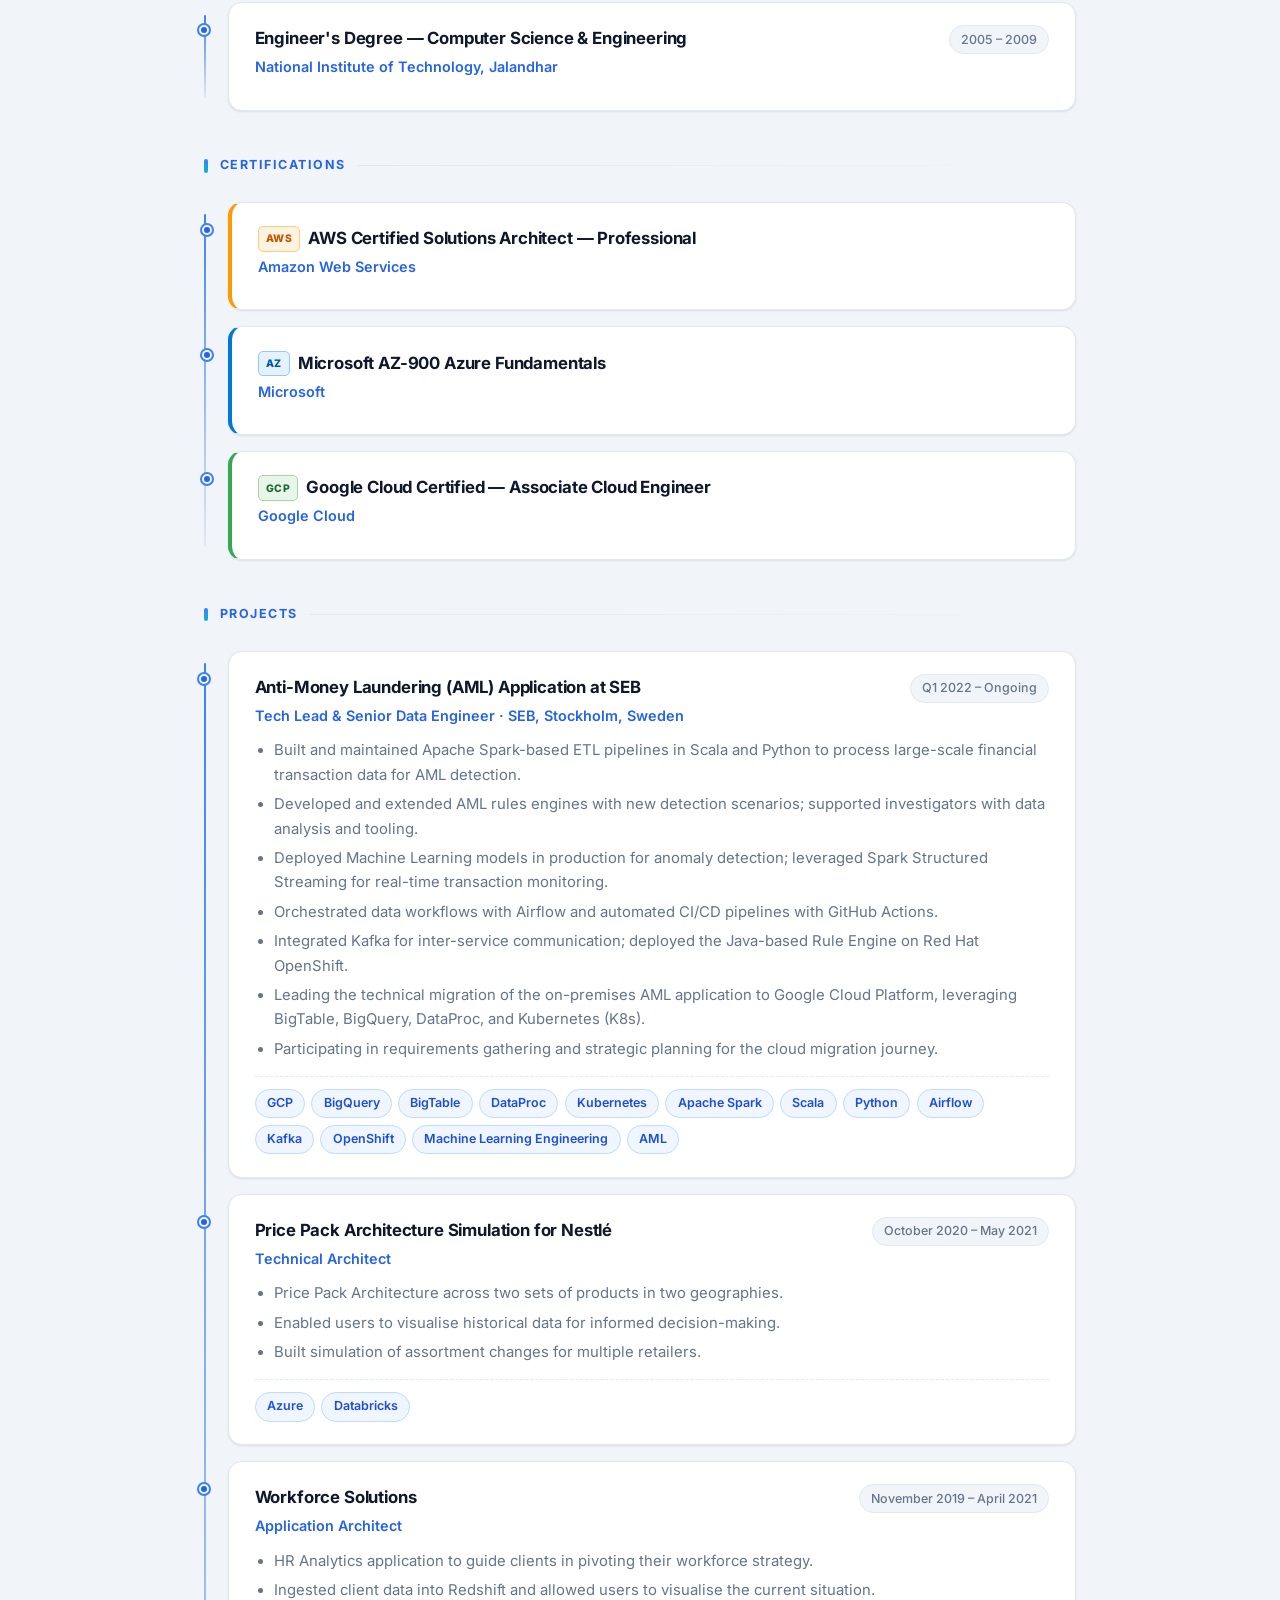
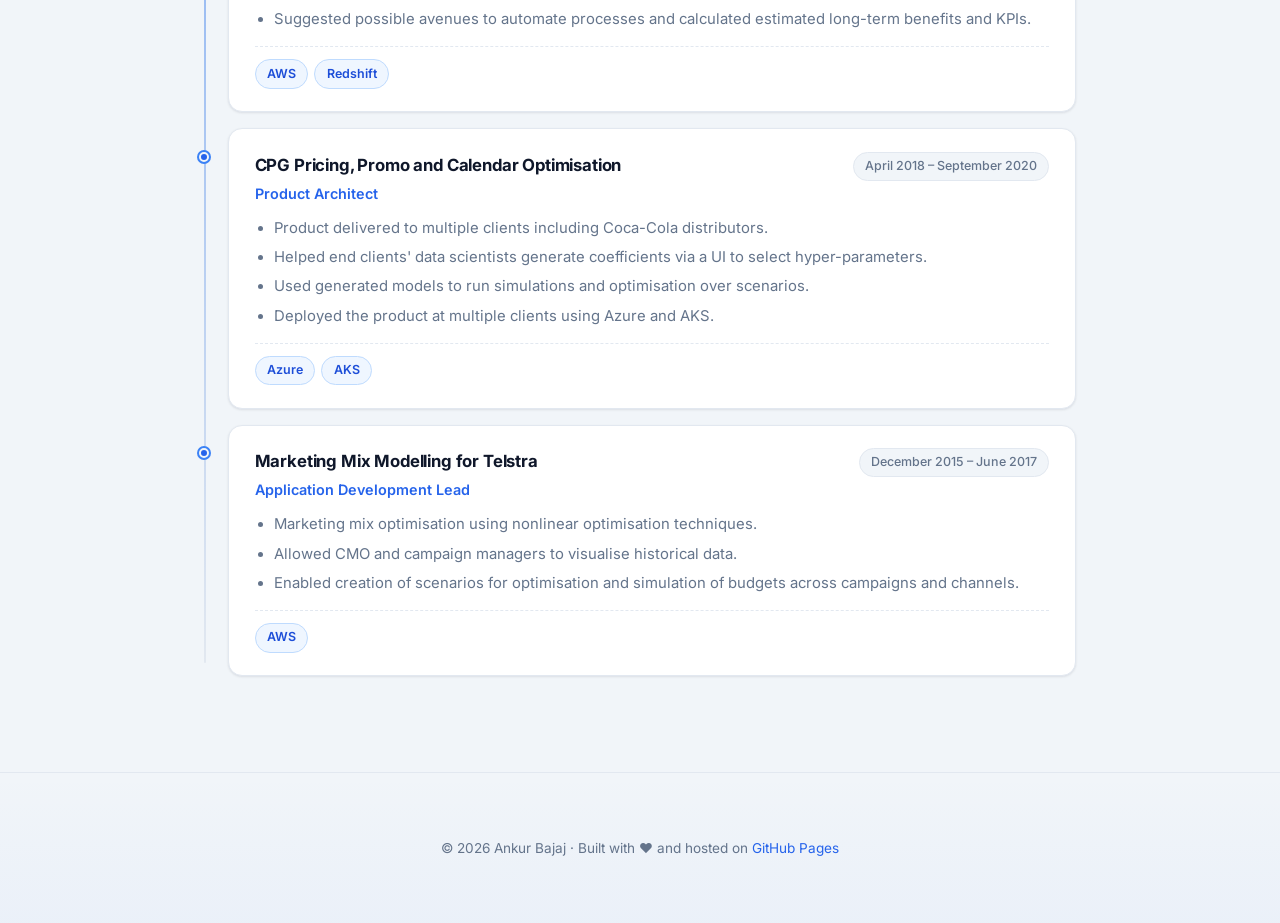
==== commit 0d9c6694: "Revert Machine Learning Engineering models to Machine Learning models Agent-Logs-Url: https://github" ====
--- a/index.html
+++ b/index.html
@@ -106,7 +106,7 @@
         Certified in AWS (Solutions Architect – Professional), GCP (Associate Cloud Engineer),
         and Azure, with hands-on expertise in cloud migration, containerisation, and Kubernetes.
         Proficient in Java, Python, Scala, and R.
-        Experienced in building real-time data pipelines, deploying Machine Learning Engineering models
+        Experienced in building real-time data pipelines, deploying Machine Learning models
         in production, and architecting cloud-native services on AWS, GCP, and Azure.
         Performance-driven specialist adept in Agile / Scrum methodologies — committed to continuous learning
         and delivering innovative, optimised solutions for complex client projects.
@@ -232,7 +232,7 @@
               <li>Created and maintained Apache Spark-based ETL jobs in Scala and Python for the AML department.</li>
               <li>Supported investigators with data analysis and added new scenarios to AML rules engines.</li>
               <li>Orchestrated jobs with Airflow; automated CI/CD pipelines with GitHub Actions.</li>
-              <li>Deployed Machine Learning Engineering models in production; used Spark Structured Streaming for real-time pipelines.</li>
+              <li>Deployed Machine Learning models in production; used Spark Structured Streaming for real-time pipelines.</li>
               <li>Used Kafka for inter-service communication and Red Hat OpenShift to deploy the Java-based Rule Engine.</li>
             </ul>
           </div>
@@ -404,7 +404,7 @@
             <ul>
               <li>Built and maintained Apache Spark-based ETL pipelines in Scala and Python to process large-scale financial transaction data for AML detection.</li>
               <li>Developed and extended AML rules engines with new detection scenarios; supported investigators with data analysis and tooling.</li>
-              <li>Deployed Machine Learning Engineering models in production for anomaly detection; leveraged Spark Structured Streaming for real-time transaction monitoring.</li>
+              <li>Deployed Machine Learning models in production for anomaly detection; leveraged Spark Structured Streaming for real-time transaction monitoring.</li>
               <li>Orchestrated data workflows with Airflow and automated CI/CD pipelines with GitHub Actions.</li>
               <li>Integrated Kafka for inter-service communication; deployed the Java-based Rule Engine on Red Hat OpenShift.</li>
               <li>Leading the technical migration of the on-premises AML application to Google Cloud Platform, leveraging BigTable, BigQuery, DataProc, and Kubernetes (K8s).</li>
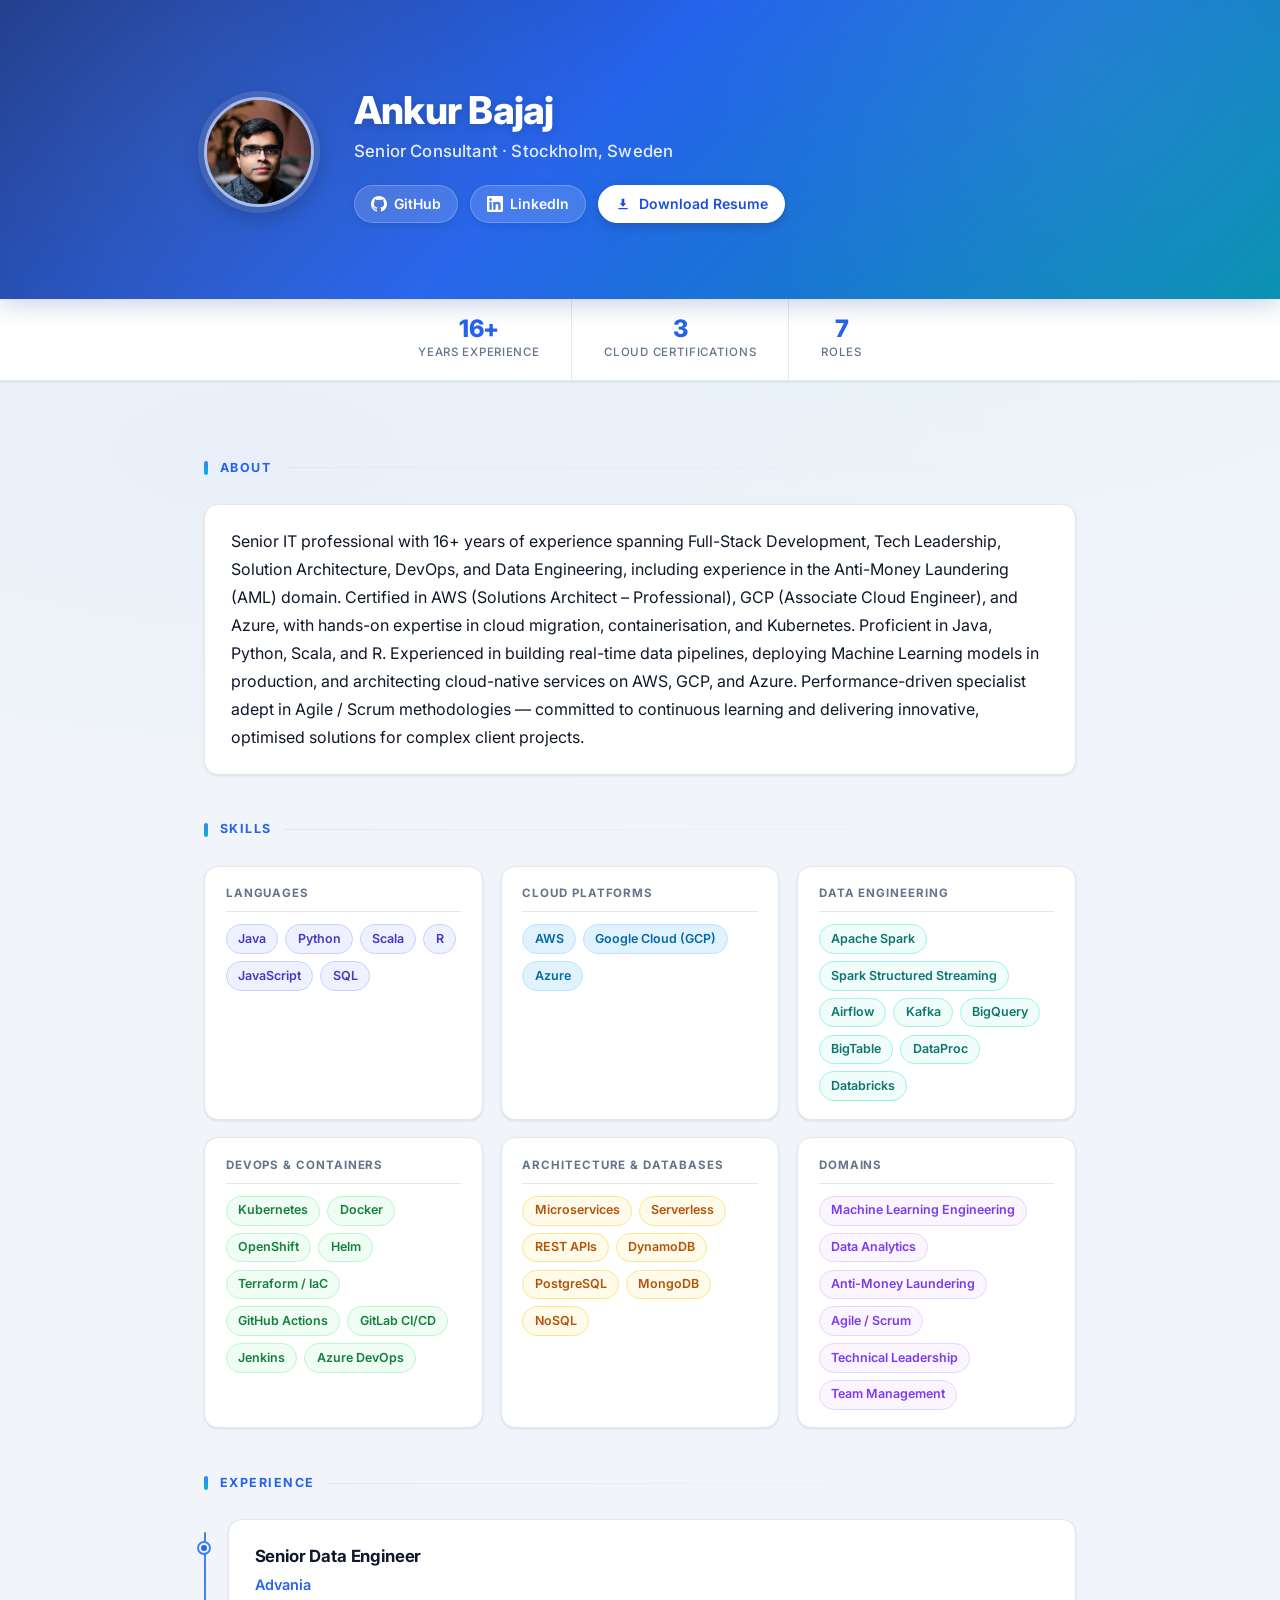
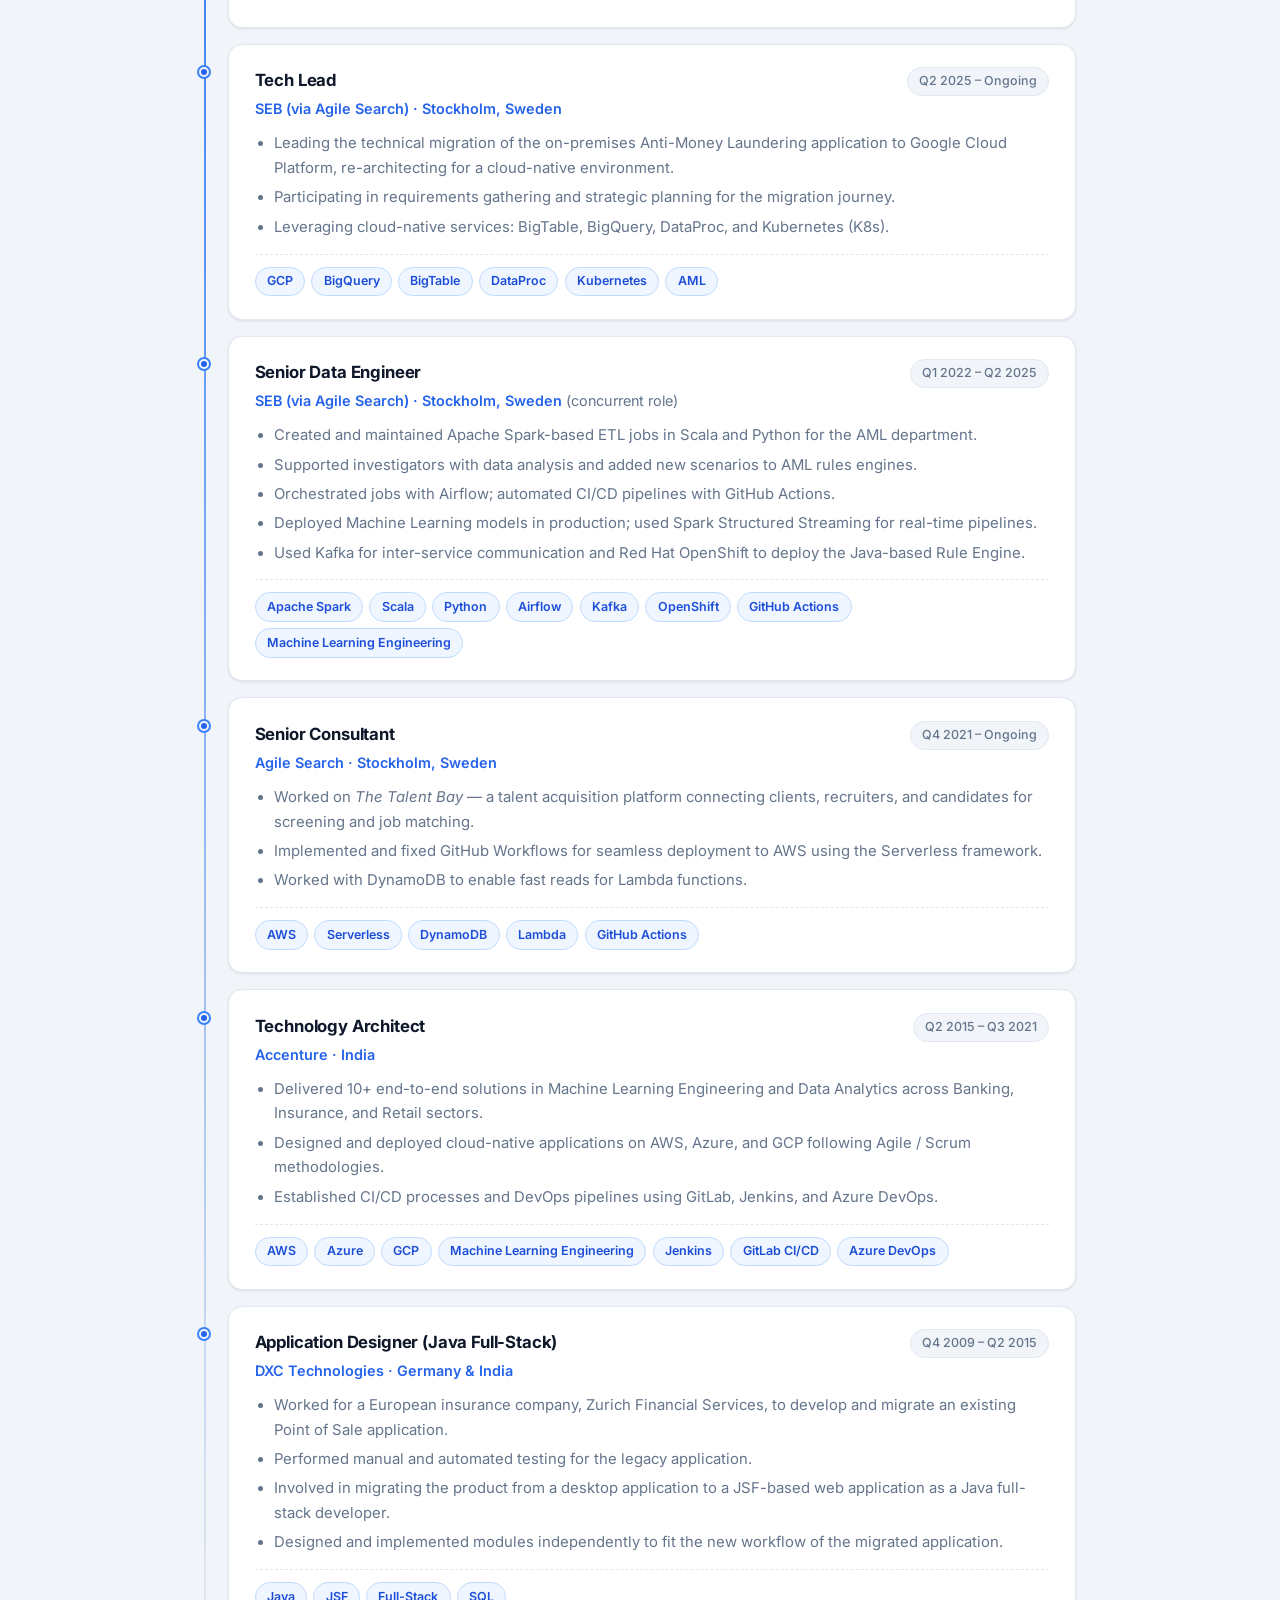
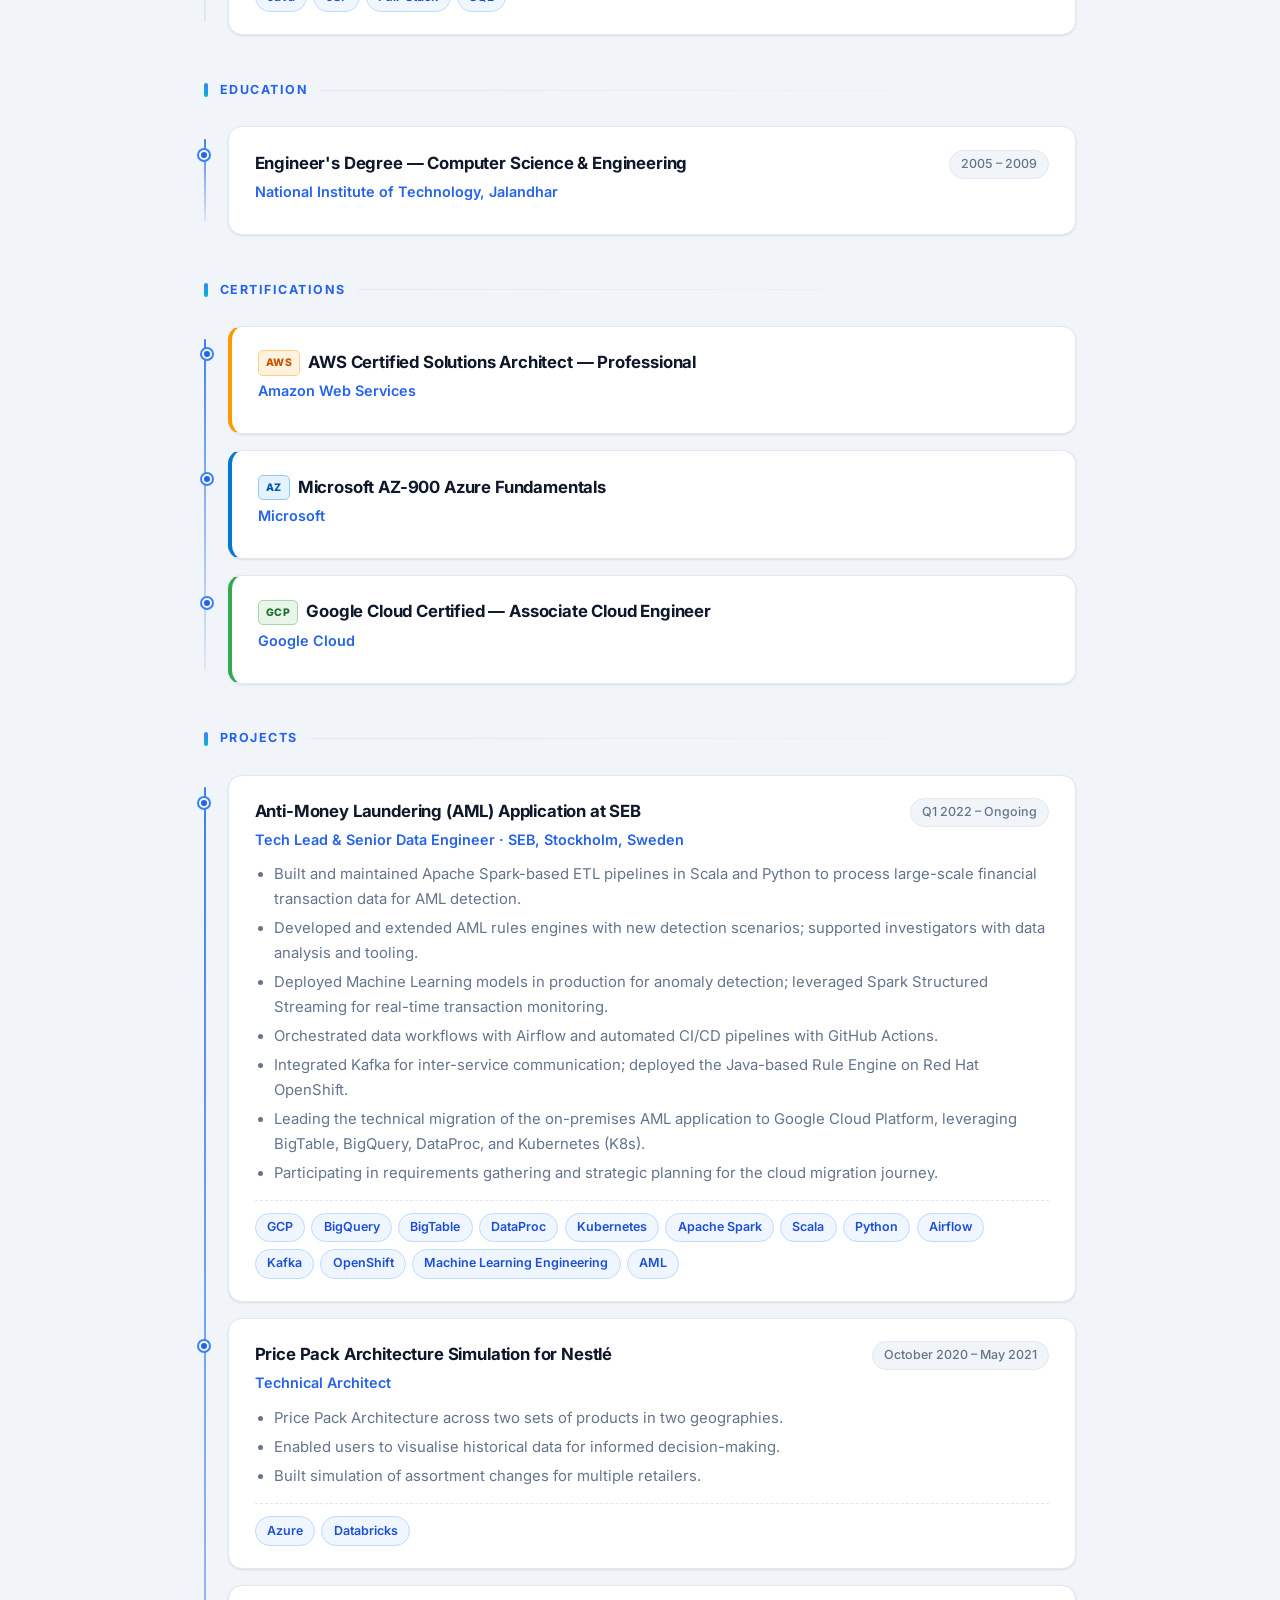
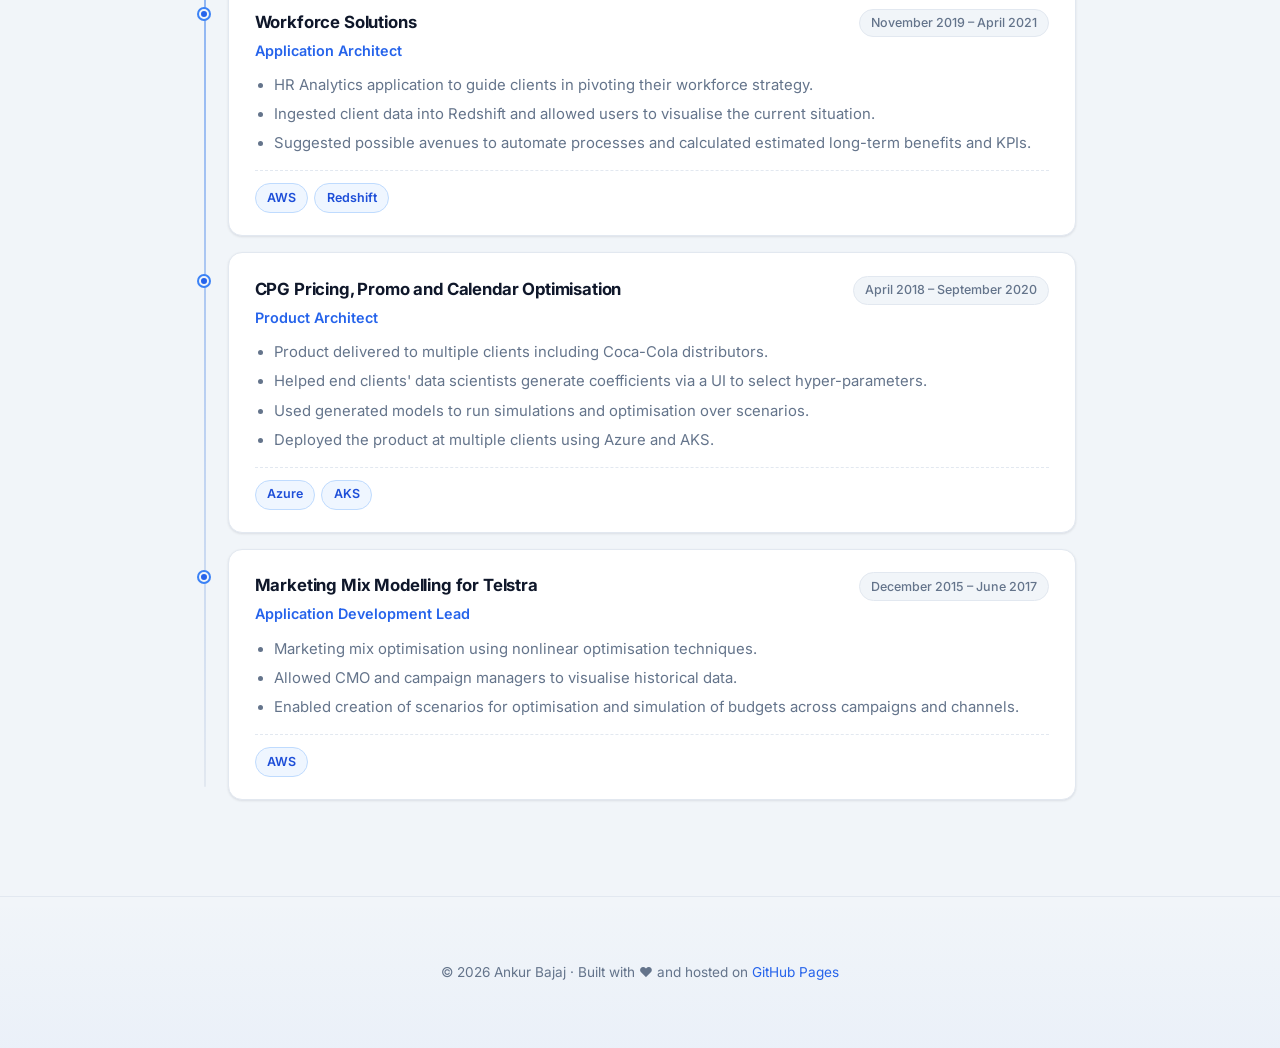
==== commit bce695f2: "Update CV status and Advania role Co-authored-by: ankurbajaj9 <8502464+ankurbajaj9@users.noreply.git" ====
--- a/index.html
+++ b/index.html
@@ -4,7 +4,7 @@
   <meta charset="UTF-8" />
   <meta name="viewport" content="width=device-width, initial-scale=1.0" />
   <meta name="description" content="Ankur Bajaj — Senior IT Professional with 16+ years of expertise in cloud-native architecture, data engineering, and full-stack development." />
-  <meta name="keywords" content="Ankur Bajaj, Senior Consultant, Solution Architect, Tech Lead, Data Engineer, Java, Python, Scala, Apache Spark, Kafka, Airflow, Kubernetes, Docker, AWS, Google Cloud, GCP, Azure, BigQuery, Databricks, Machine Learning Engineering, MLOps, Anti-Money Laundering, AML, ETL, CI/CD, Microservices, Cloud Migration, DevOps, Spring Boot, Terraform, Stockholm" />
+  <meta name="keywords" content="Ankur Bajaj, Senior Consultant, Solution Architect, Tech Lead, Data Engineer, Java, Python, Scala, Apache Spark, Kafka, Airflow, Kubernetes, Docker, AWS, Google Cloud, GCP, Azure, BigQuery, Databricks, Machine Learning, Machine Learning Engineering, MLOps, Anti-Money Laundering, AML, ETL, CI/CD, Microservices, Cloud Migration, DevOps, Spring Boot, Terraform, Stockholm" />
   <title>Ankur Bajaj — Resume</title>
   <link rel="preconnect" href="https://fonts.googleapis.com" />
   <link rel="preconnect" href="https://fonts.gstatic.com" crossorigin />
@@ -46,7 +46,6 @@
         <h1>Ankur Bajaj</h1>
         <p class="title">
           Senior Consultant · Stockholm, Sweden
-          <span class="status-badge">● Open to opportunities</span>
         </p>
         <nav class="hero-links" aria-label="Contact links">
           <a href="https://github.com/ankurbajaj9" target="_blank" rel="noopener noreferrer">
@@ -197,6 +196,15 @@
         <article class="card">
           <div class="card-header">
             <div>
+              <div class="card-title">Senior Data Engineer</div>
+              <div class="card-subtitle">Advania</div>
+            </div>
+          </div>
+        </article>
+
+        <article class="card">
+          <div class="card-header">
+            <div>
               <div class="card-title">Tech Lead</div>
               <div class="card-subtitle">SEB (via Agile Search) · Stockholm, Sweden</div>
             </div>
--- a/style.css
+++ b/style.css
@@ -245,21 +245,6 @@
   gap: 0.6rem;
 }
 
-/* ── Status badge ── */
-.status-badge {
-  display: inline-flex;
-  align-items: center;
-  gap: 0.3rem;
-  font-size: 0.75rem;
-  font-weight: 600;
-  background: rgba(34, 197, 94, 0.2);
-  color: #bbf7d0;
-  border: 1px solid rgba(34,197,94,0.35);
-  padding: 0.2rem 0.65rem;
-  border-radius: 99px;
-  letter-spacing: 0.02em;
-}
-
 .hero-links {
   display: flex;
   flex-wrap: wrap;
@@ -804,8 +789,7 @@
   }
 
   #compact-nav,
-  .hero-links a.hero-download-cta,
-  .status-badge {
+  .hero-links a.hero-download-cta {
     display: none !important;
   }
 
@@ -878,4 +862,3 @@
     content: none;
   }
 }
-
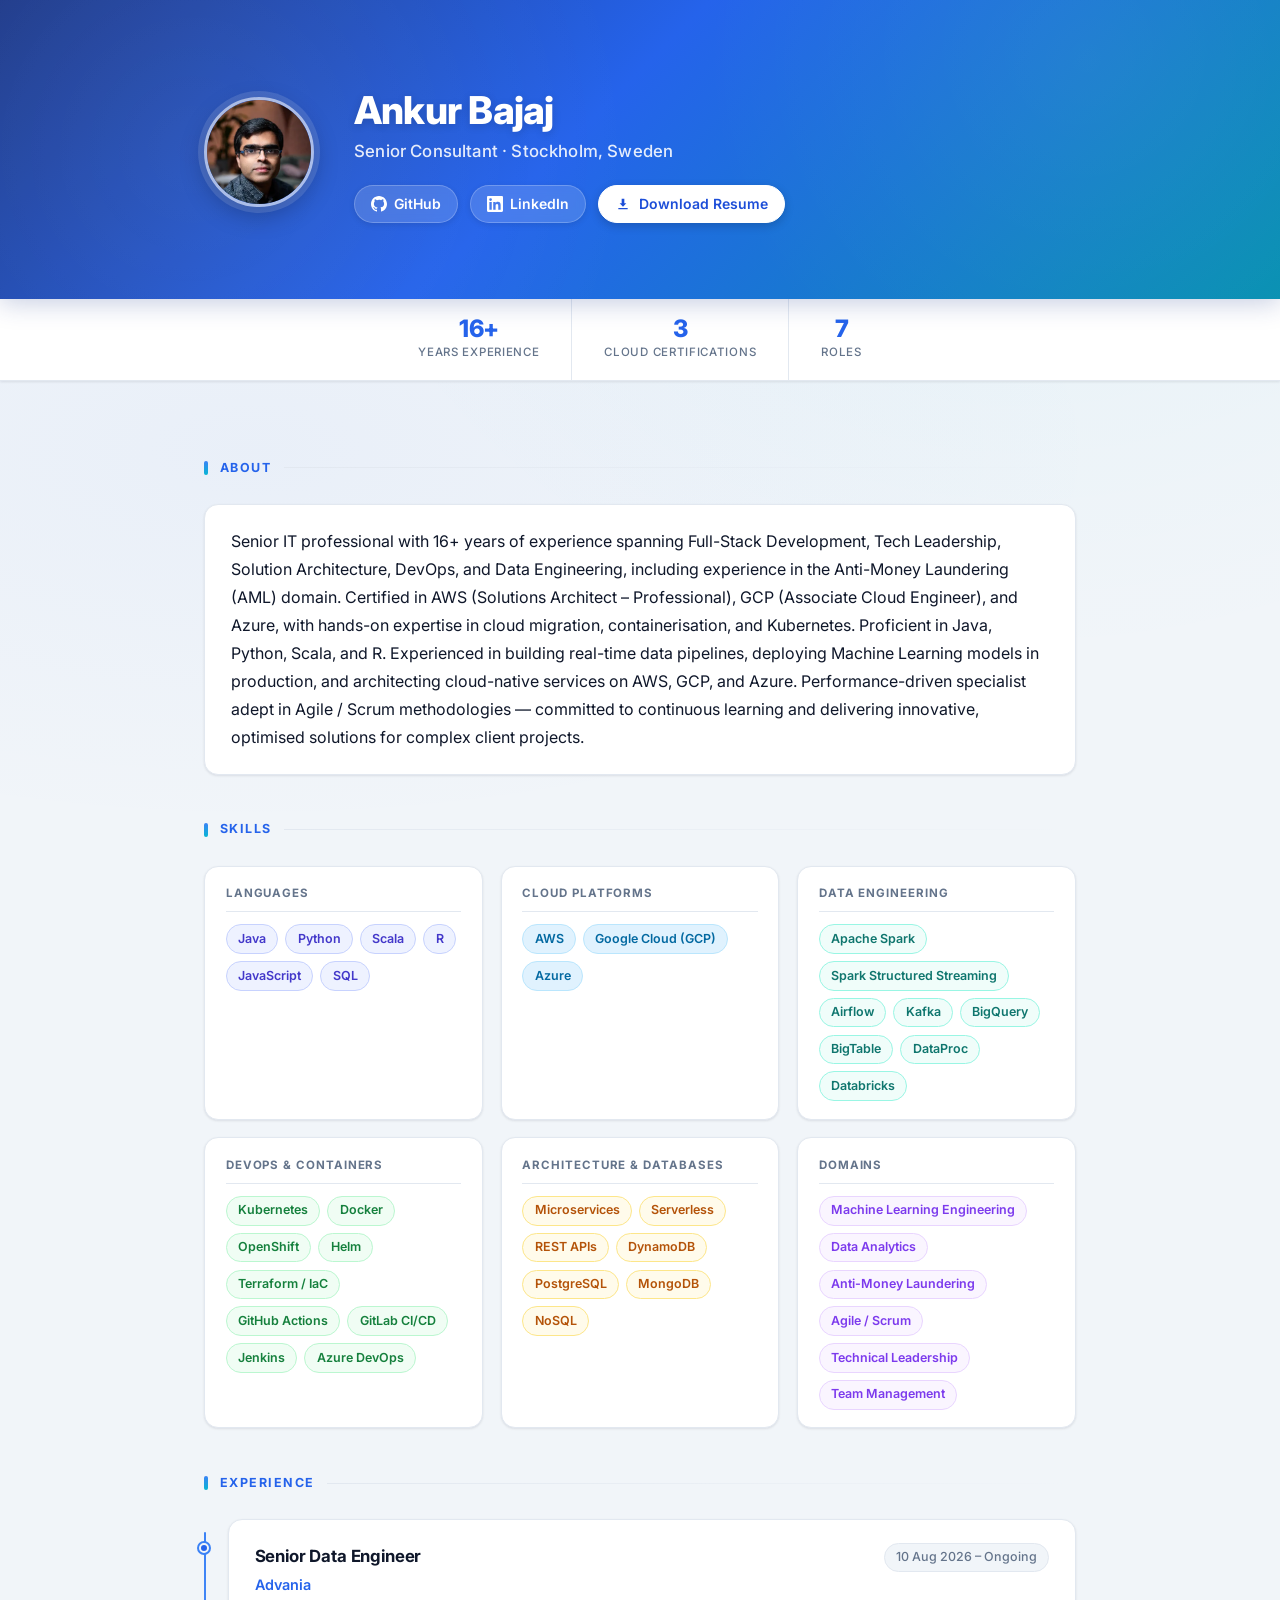
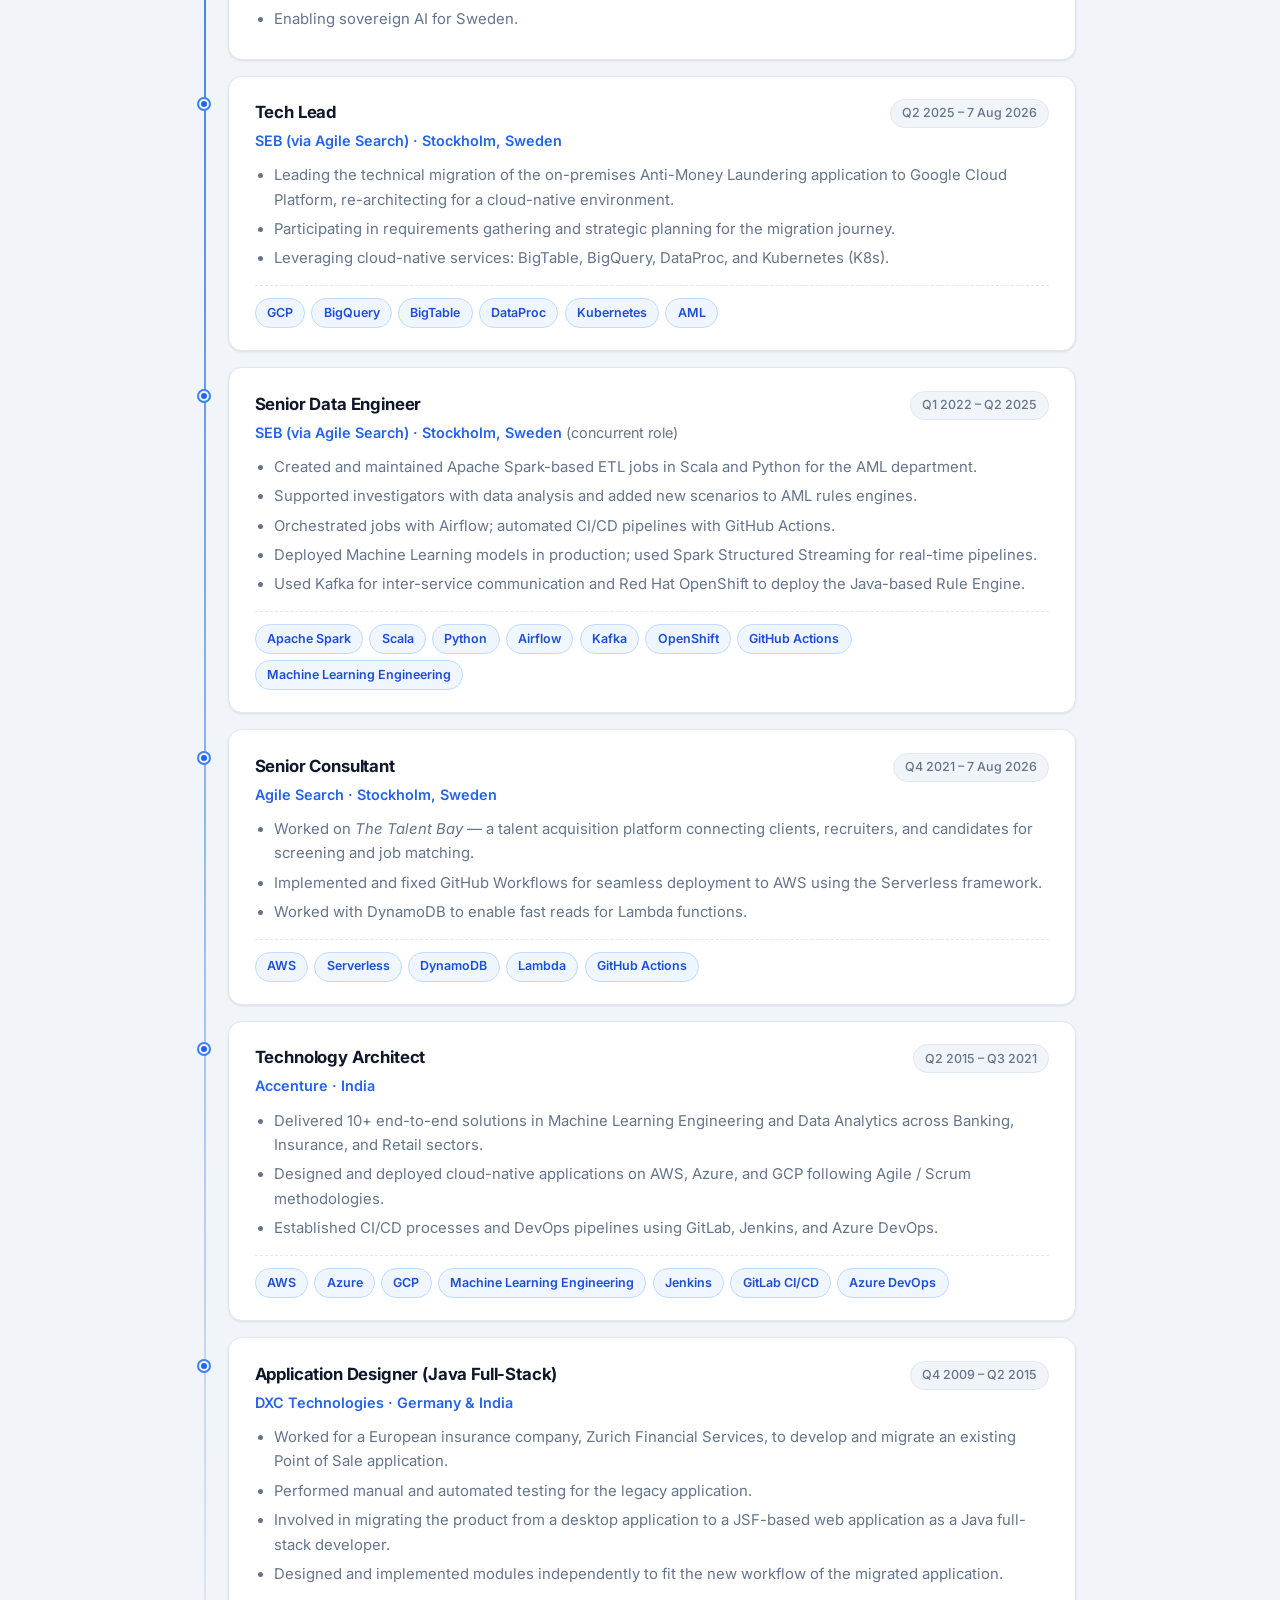
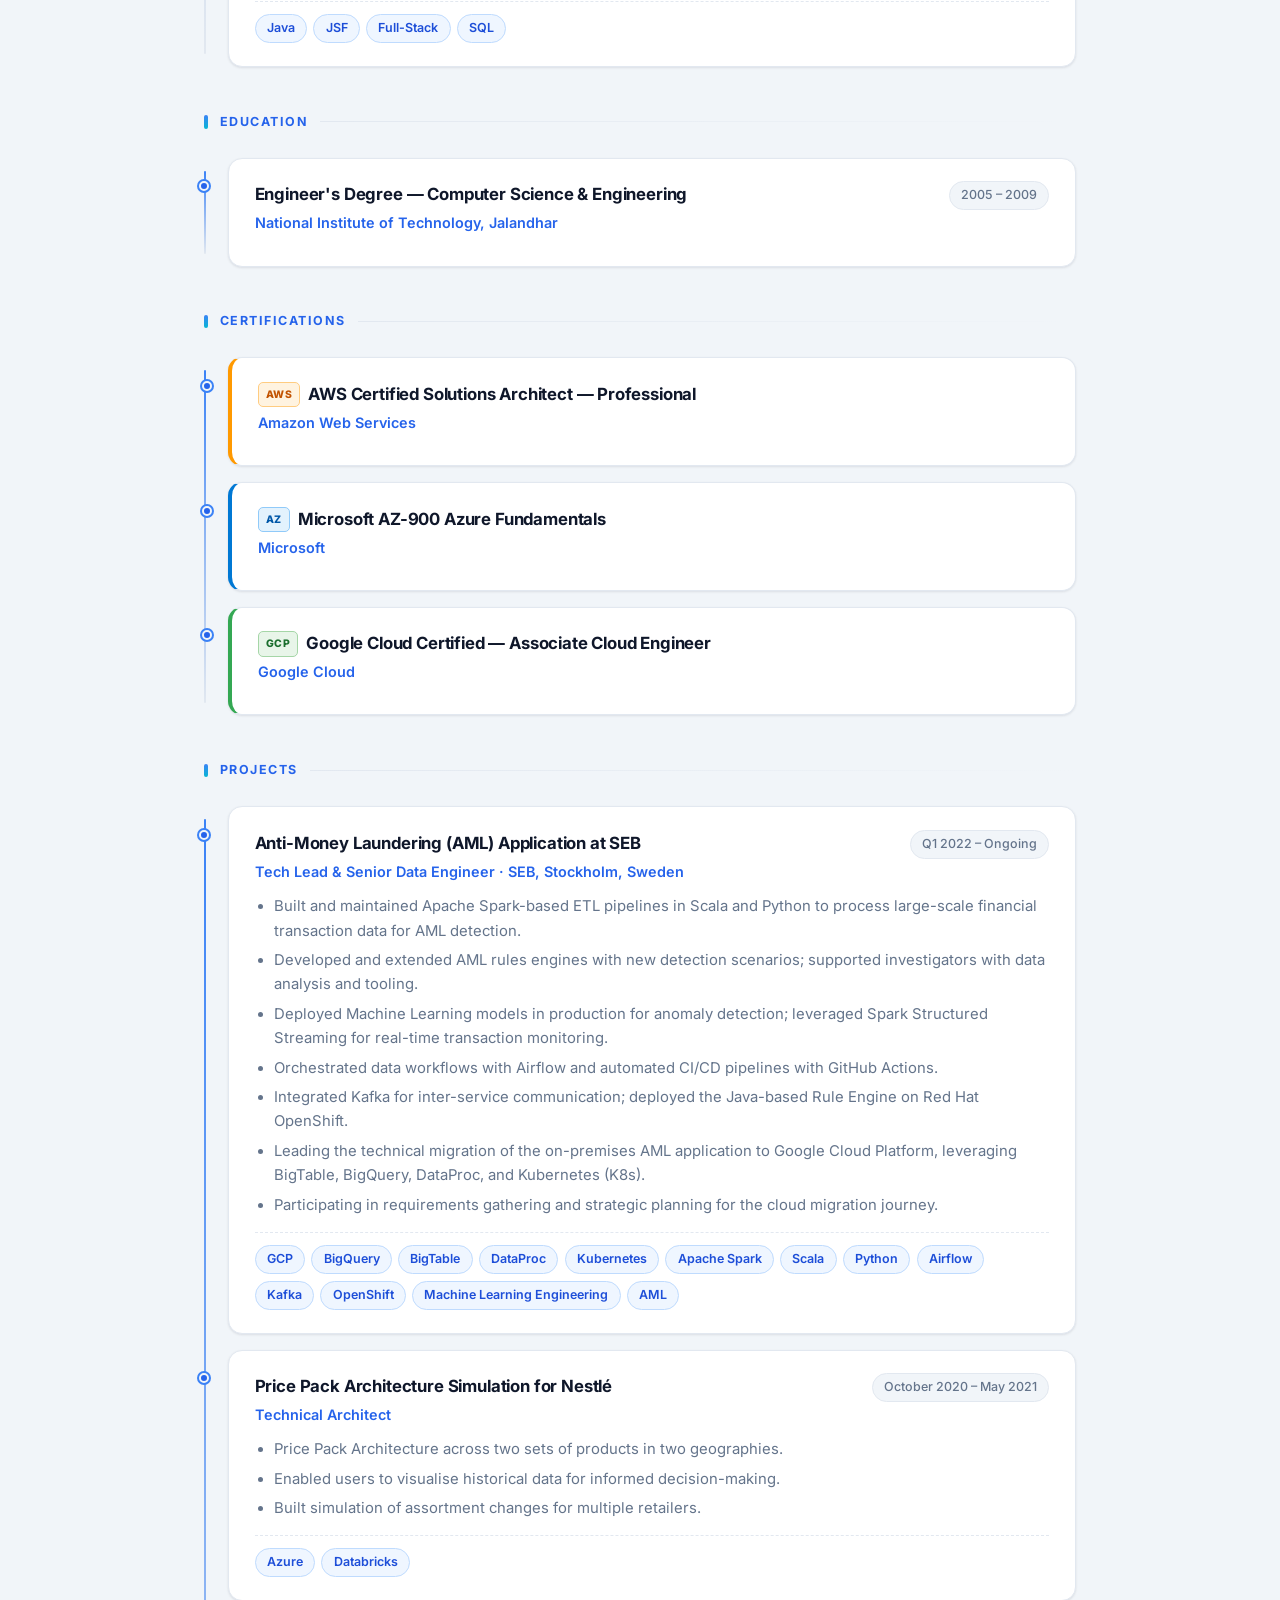
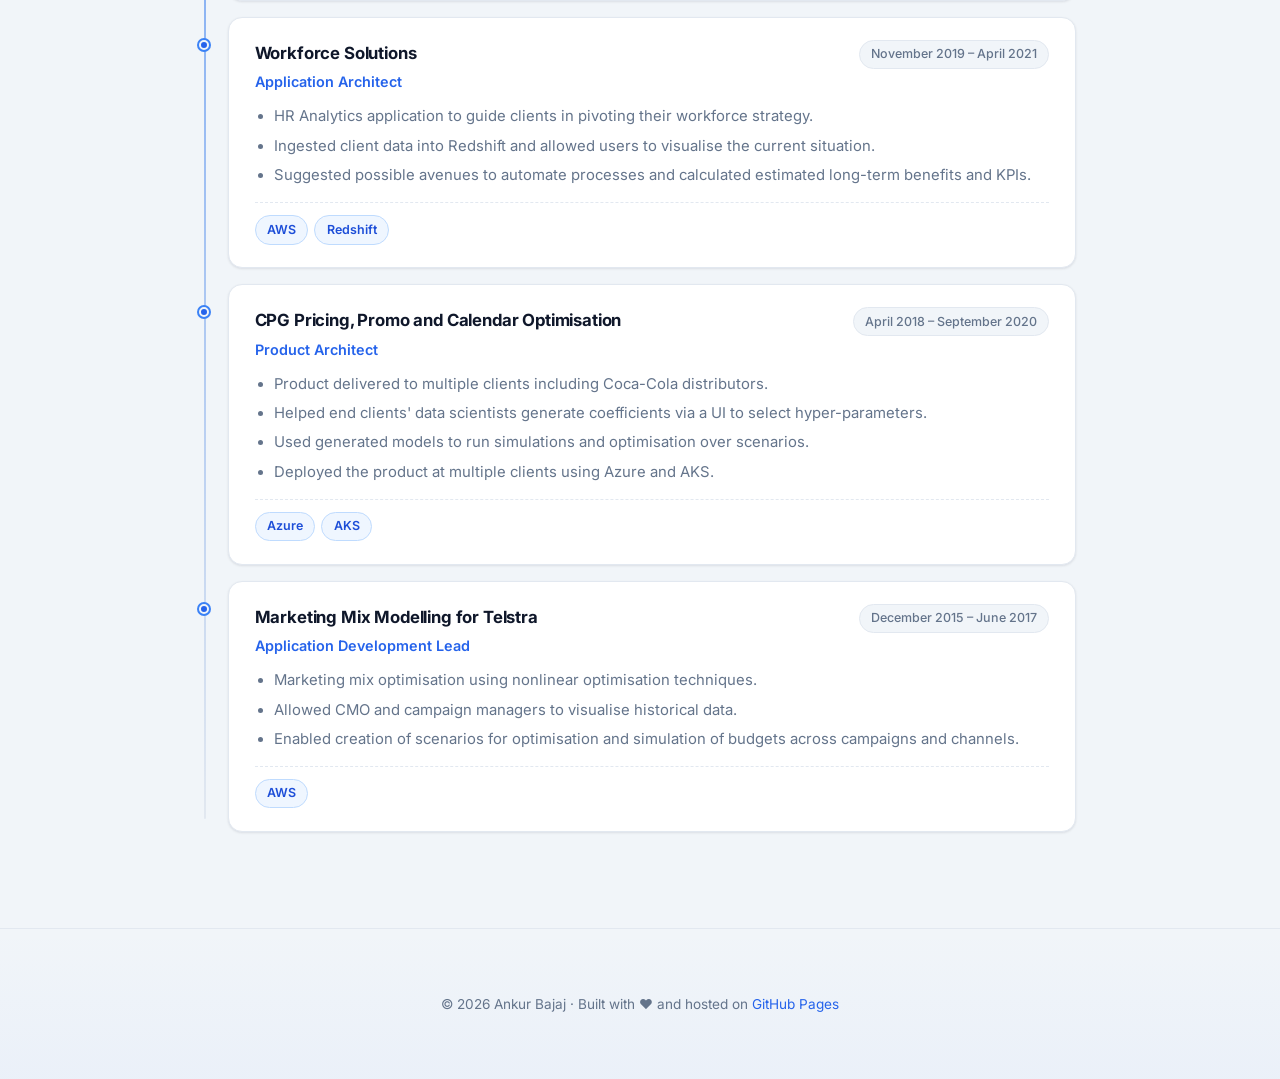
==== commit 6d917032: "Add Advania role details and employment dates Co-authored-by: ankurbajaj9 <8502464+ankurbajaj9@users" ====
--- a/index.html
+++ b/index.html
@@ -199,6 +199,12 @@
               <div class="card-title">Senior Data Engineer</div>
               <div class="card-subtitle">Advania</div>
             </div>
+            <span class="card-period">10 Aug 2026 – Ongoing</span>
+          </div>
+          <div class="card-desc">
+            <ul>
+              <li>Enabling sovereign AI for Sweden.</li>
+            </ul>
           </div>
         </article>
 
@@ -208,7 +214,7 @@
               <div class="card-title">Tech Lead</div>
               <div class="card-subtitle">SEB (via Agile Search) · Stockholm, Sweden</div>
             </div>
-            <span class="card-period">Q2 2025 – Ongoing</span>
+            <span class="card-period">Q2 2025 – 7 Aug 2026</span>
           </div>
           <div class="card-desc">
             <ul>
@@ -262,7 +268,7 @@
               <div class="card-title">Senior Consultant</div>
               <div class="card-subtitle">Agile Search · Stockholm, Sweden</div>
             </div>
-            <span class="card-period">Q4 2021 – Ongoing</span>
+            <span class="card-period">Q4 2021 – 7 Aug 2026</span>
           </div>
           <div class="card-desc">
             <ul>
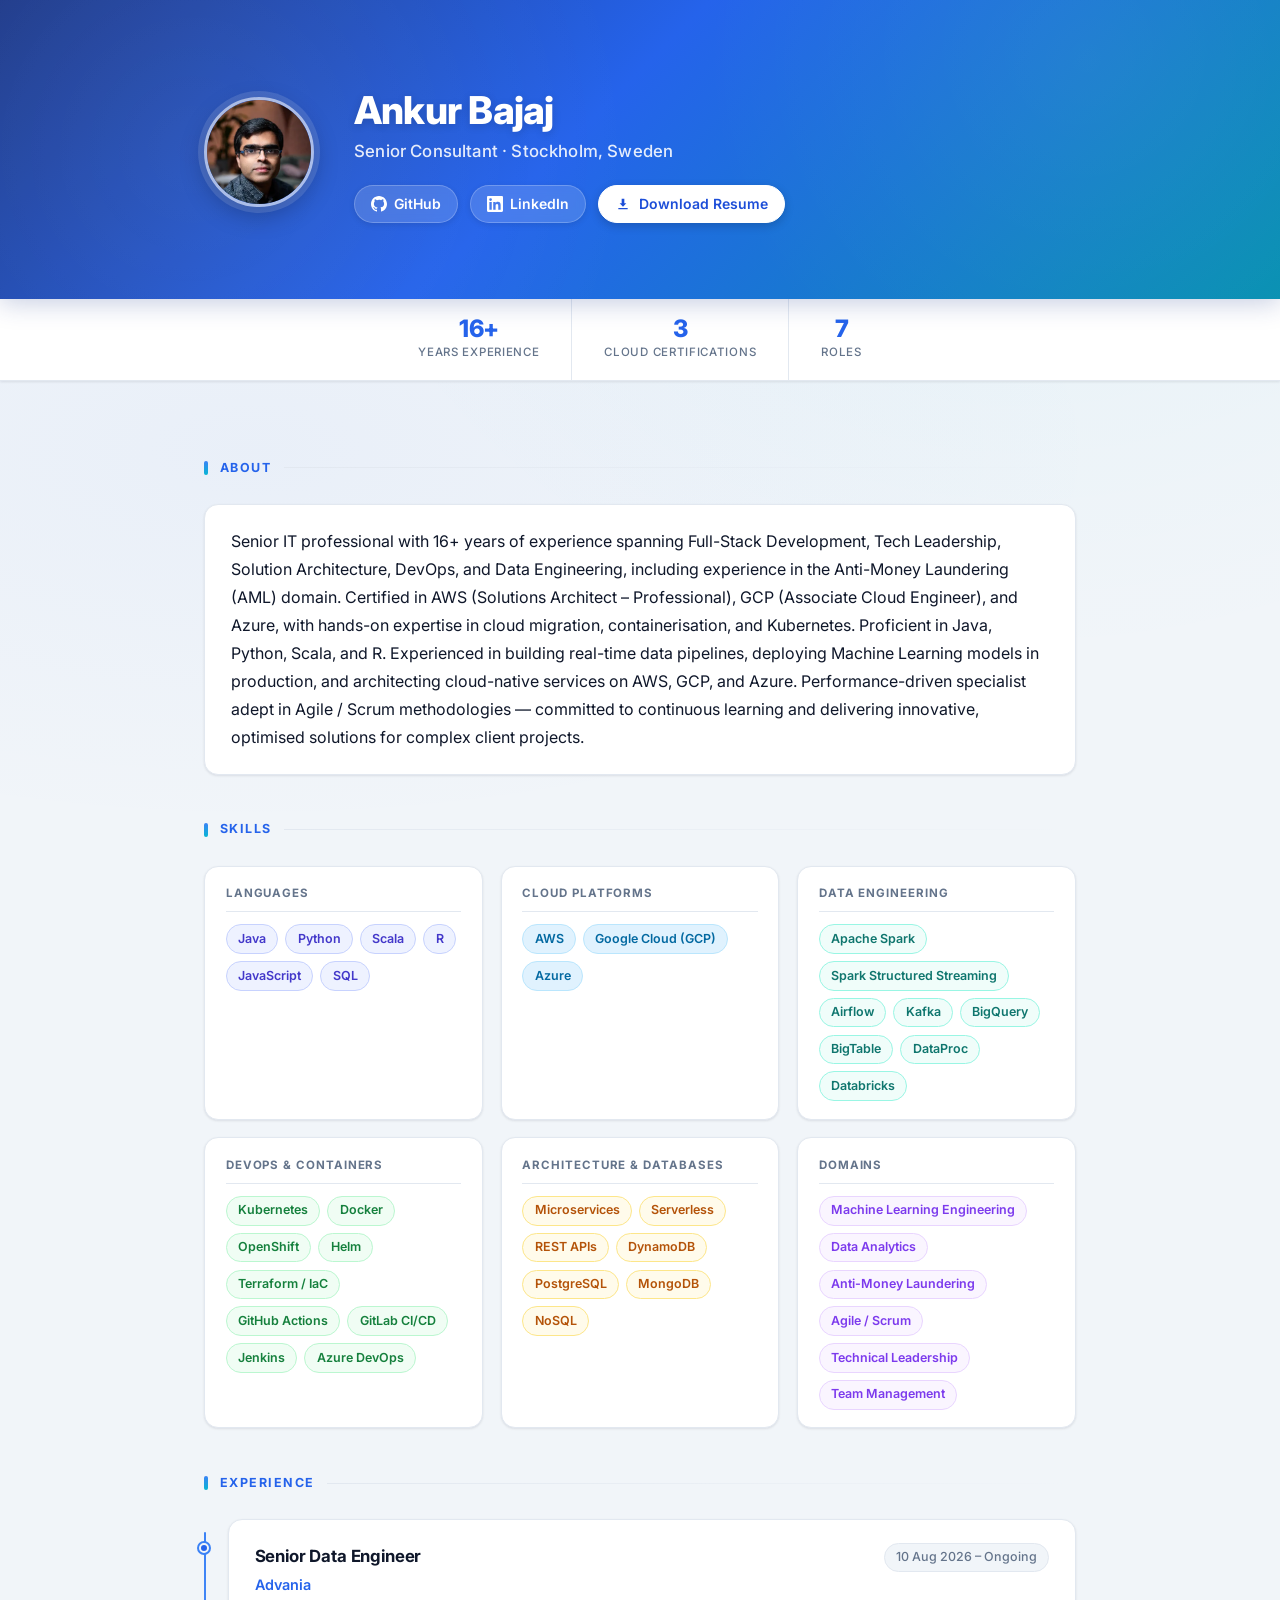
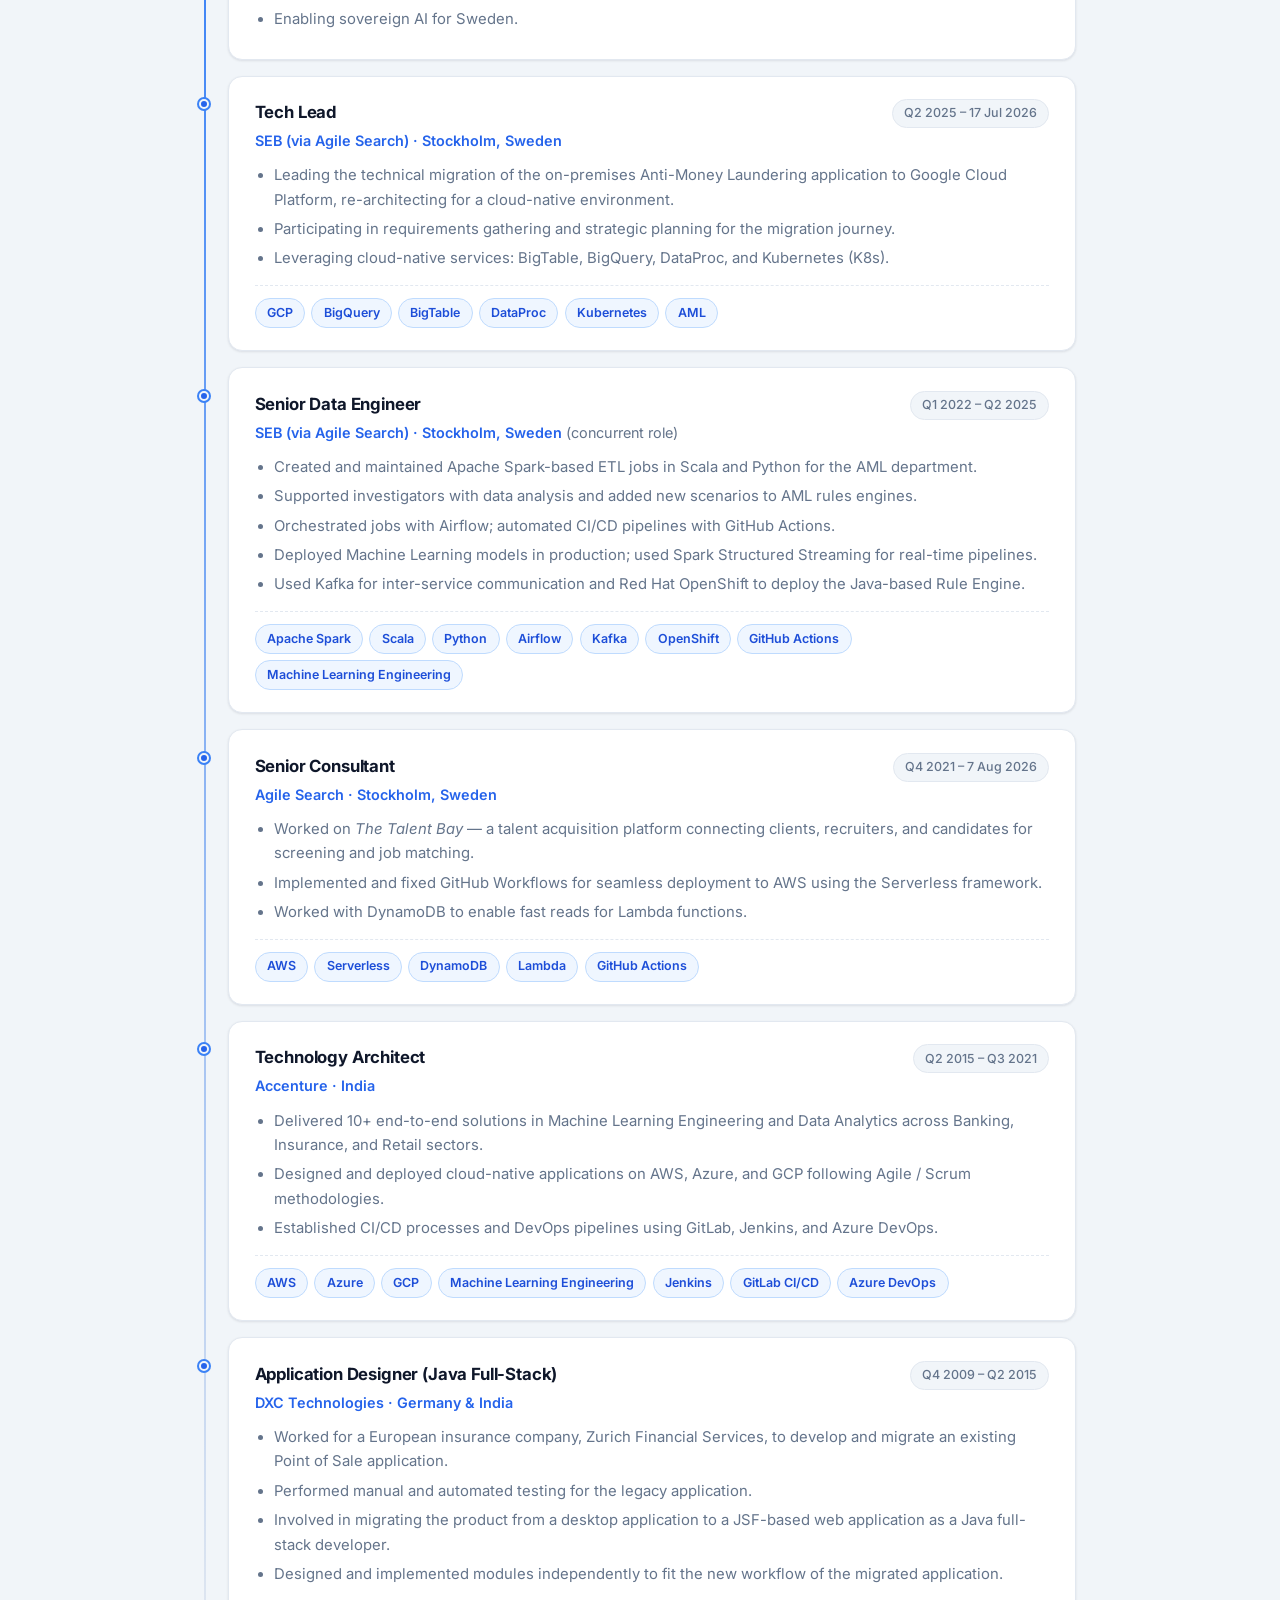
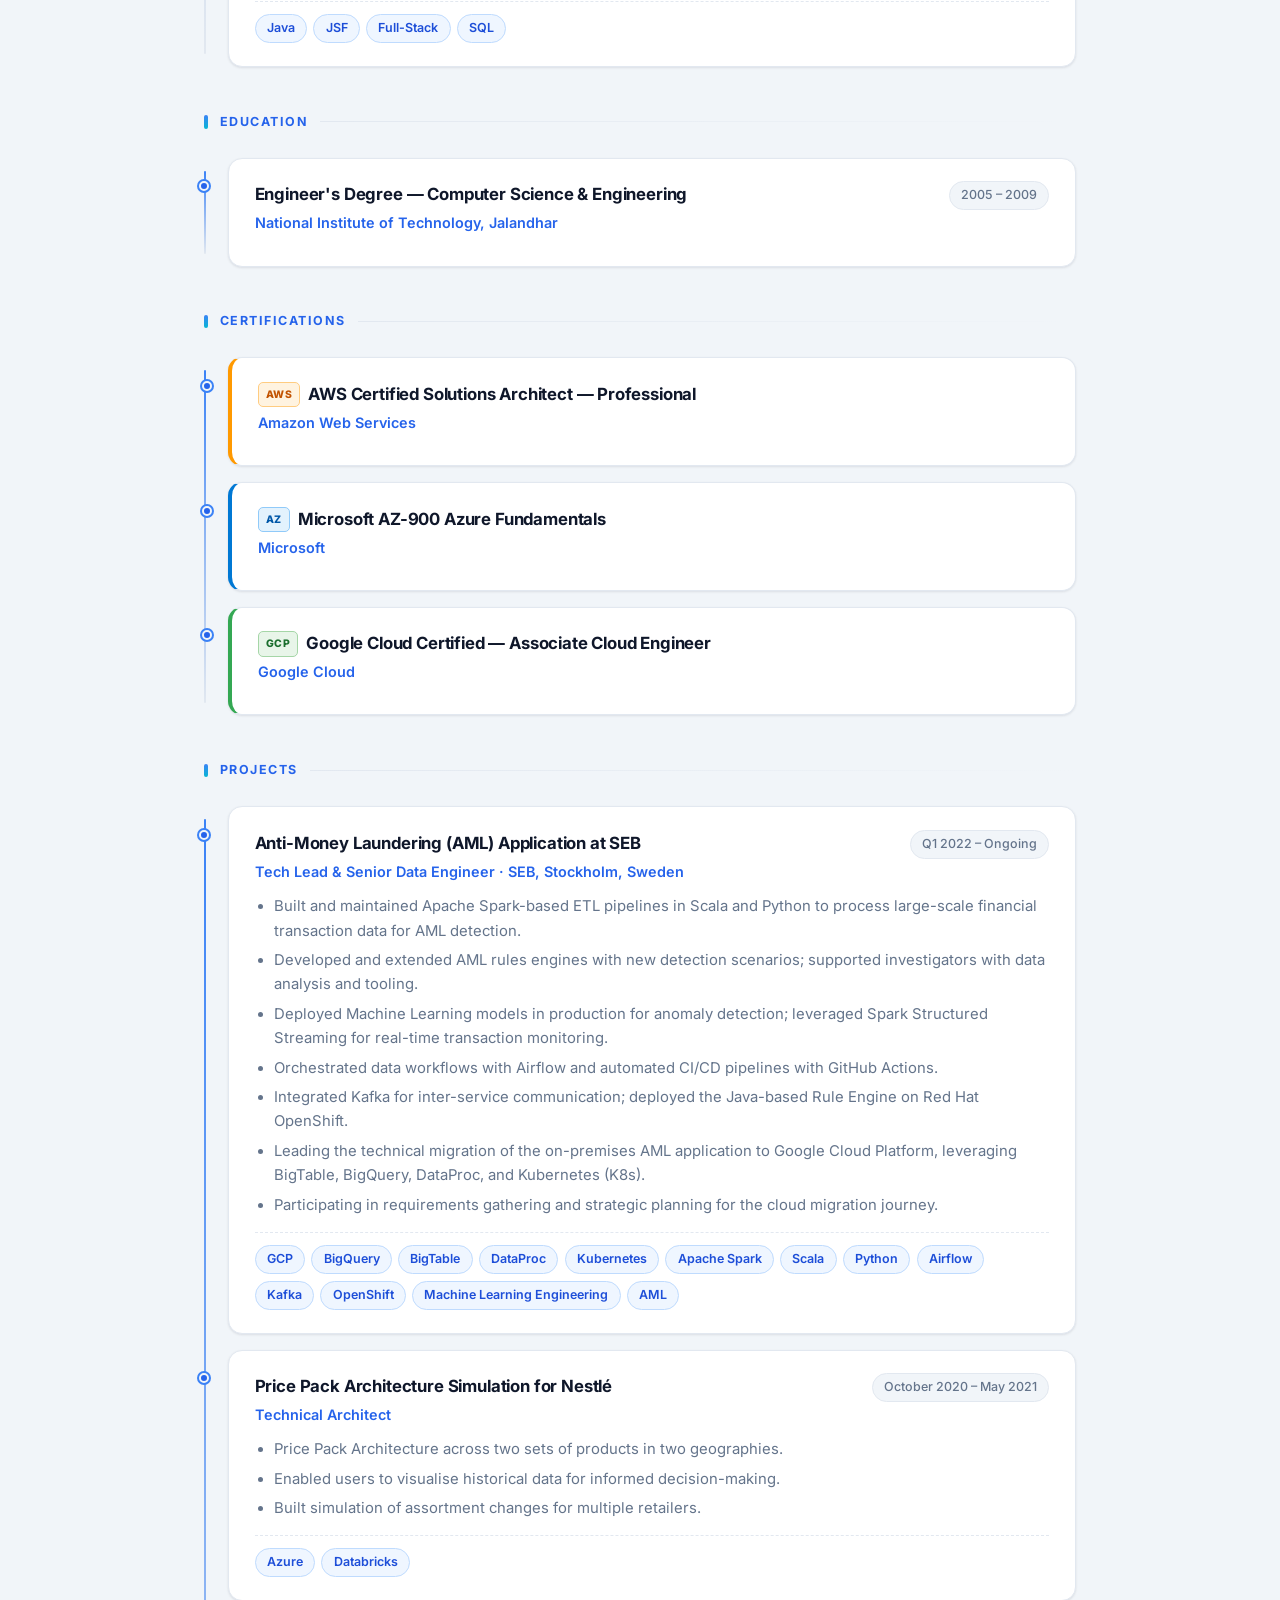
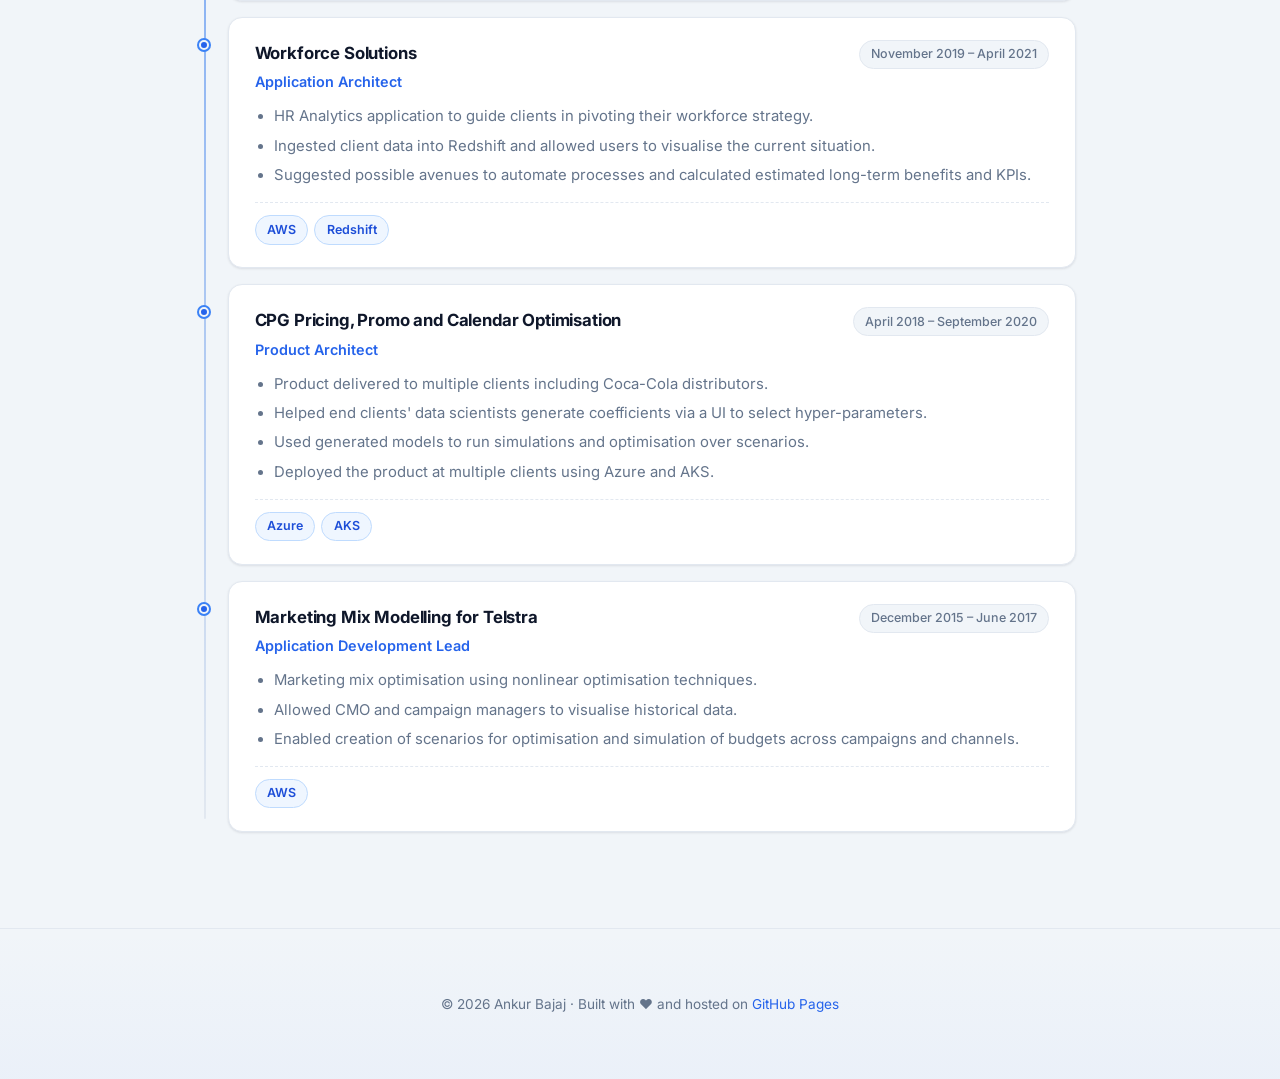
==== commit 53d3bf7c: "Correct SEB Tech Lead end date Co-authored-by: ankurbajaj9 <8502464+ankurbajaj9@users.noreply.github" ====
--- a/index.html
+++ b/index.html
@@ -214,7 +214,7 @@
               <div class="card-title">Tech Lead</div>
               <div class="card-subtitle">SEB (via Agile Search) · Stockholm, Sweden</div>
             </div>
-            <span class="card-period">Q2 2025 – 7 Aug 2026</span>
+            <span class="card-period">Q2 2025 – 17 Jul 2026</span>
           </div>
           <div class="card-desc">
             <ul>
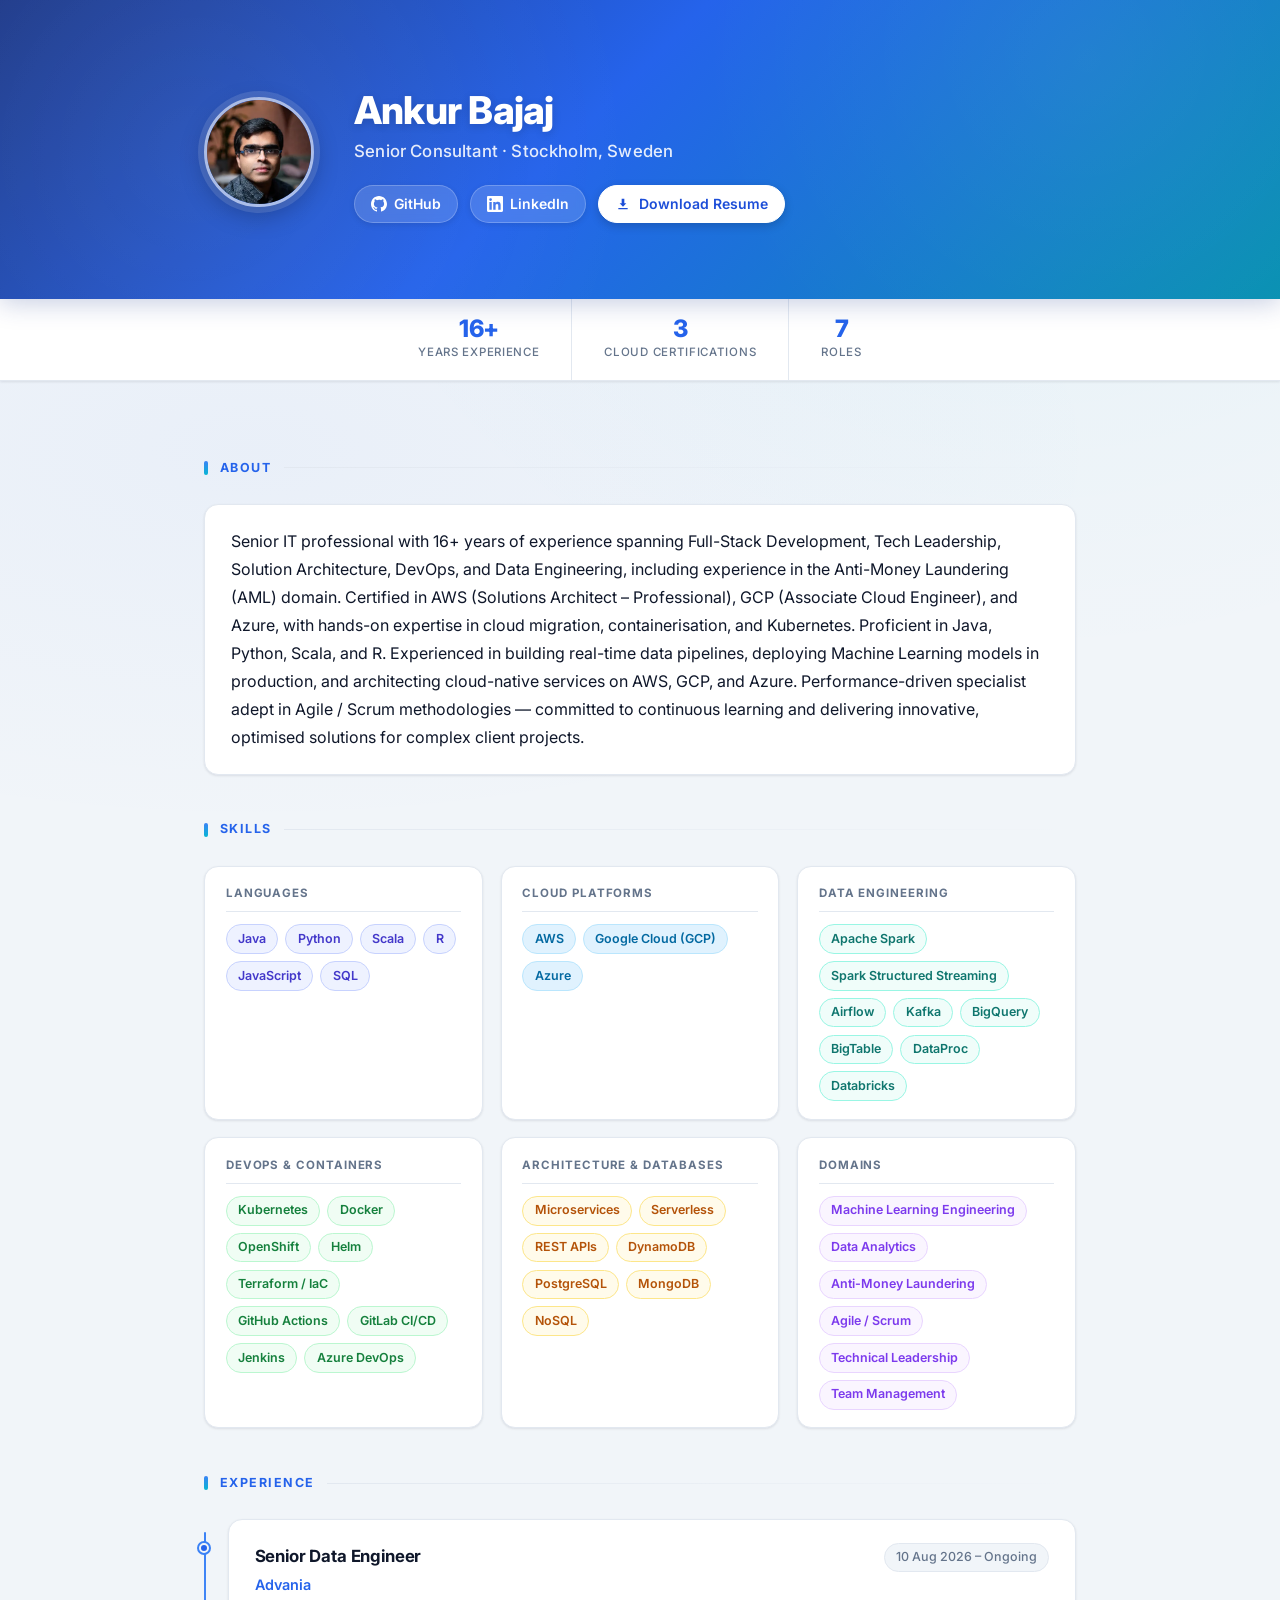
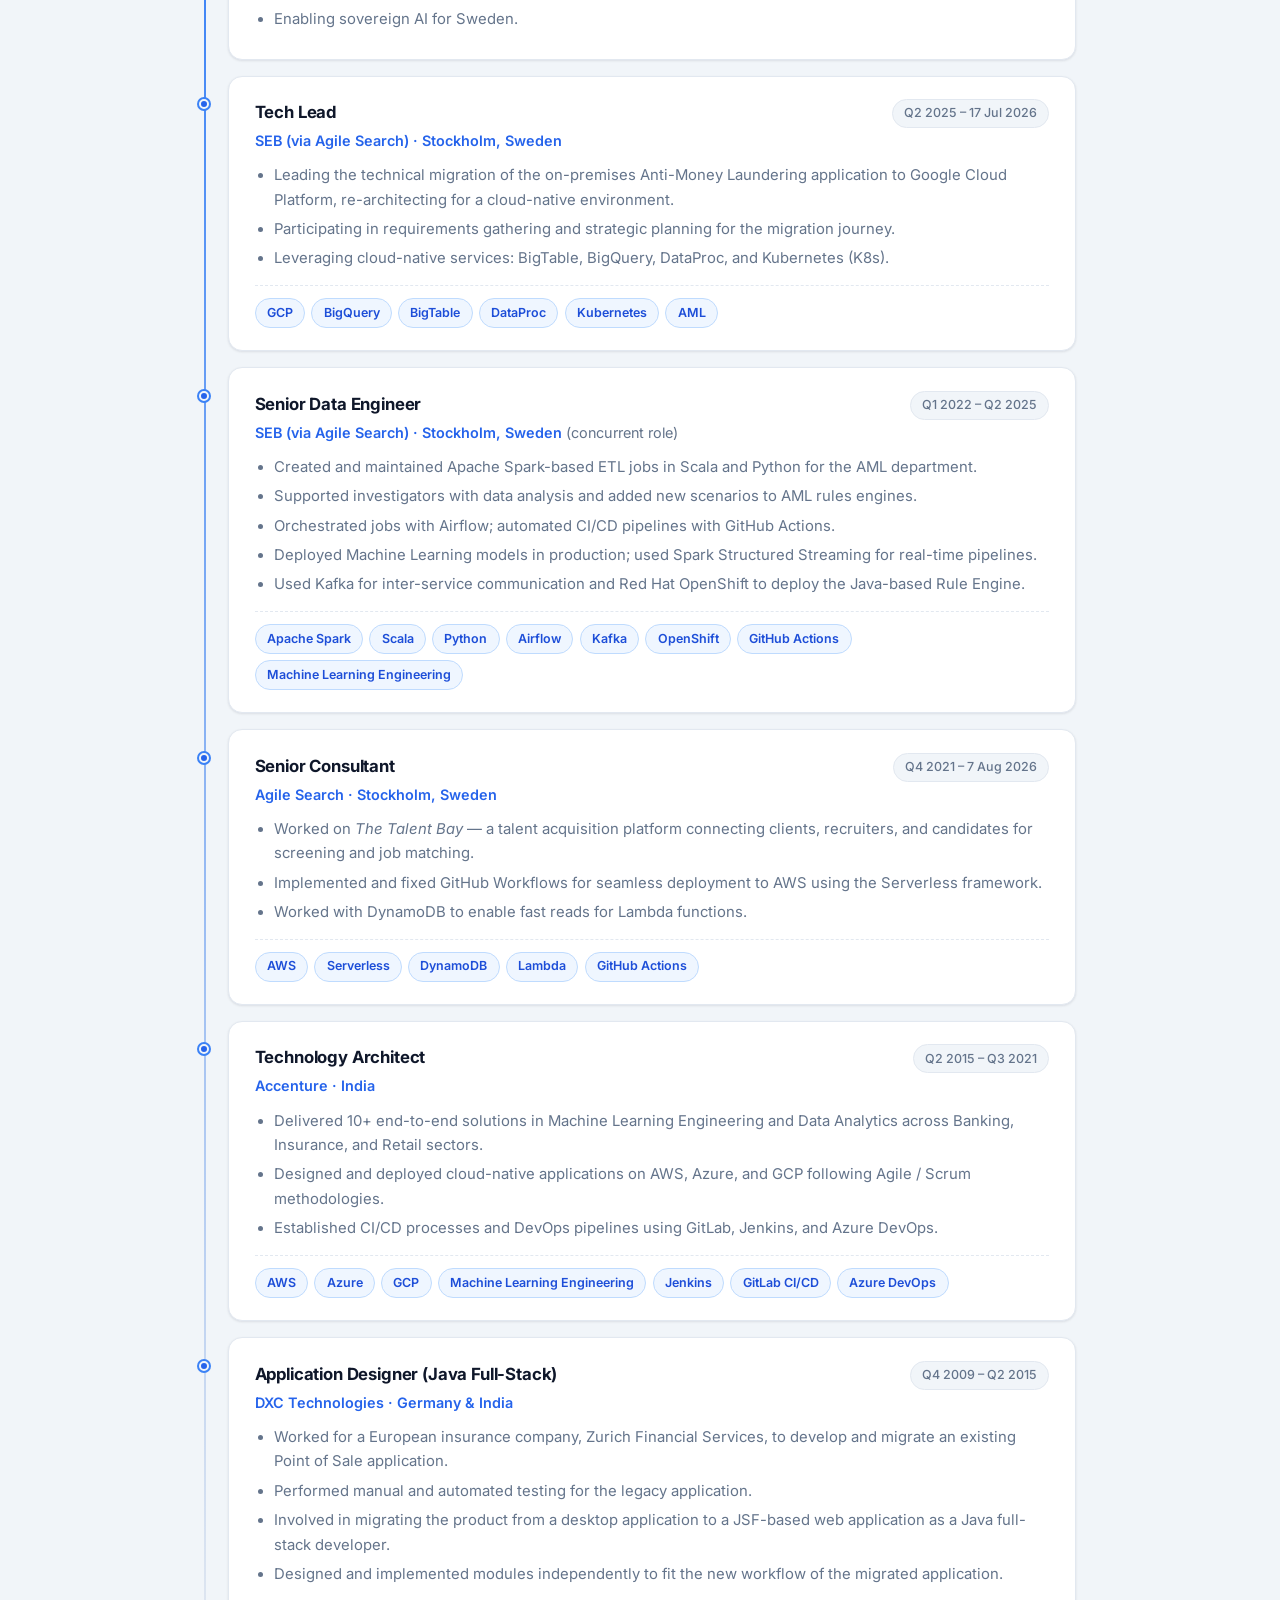
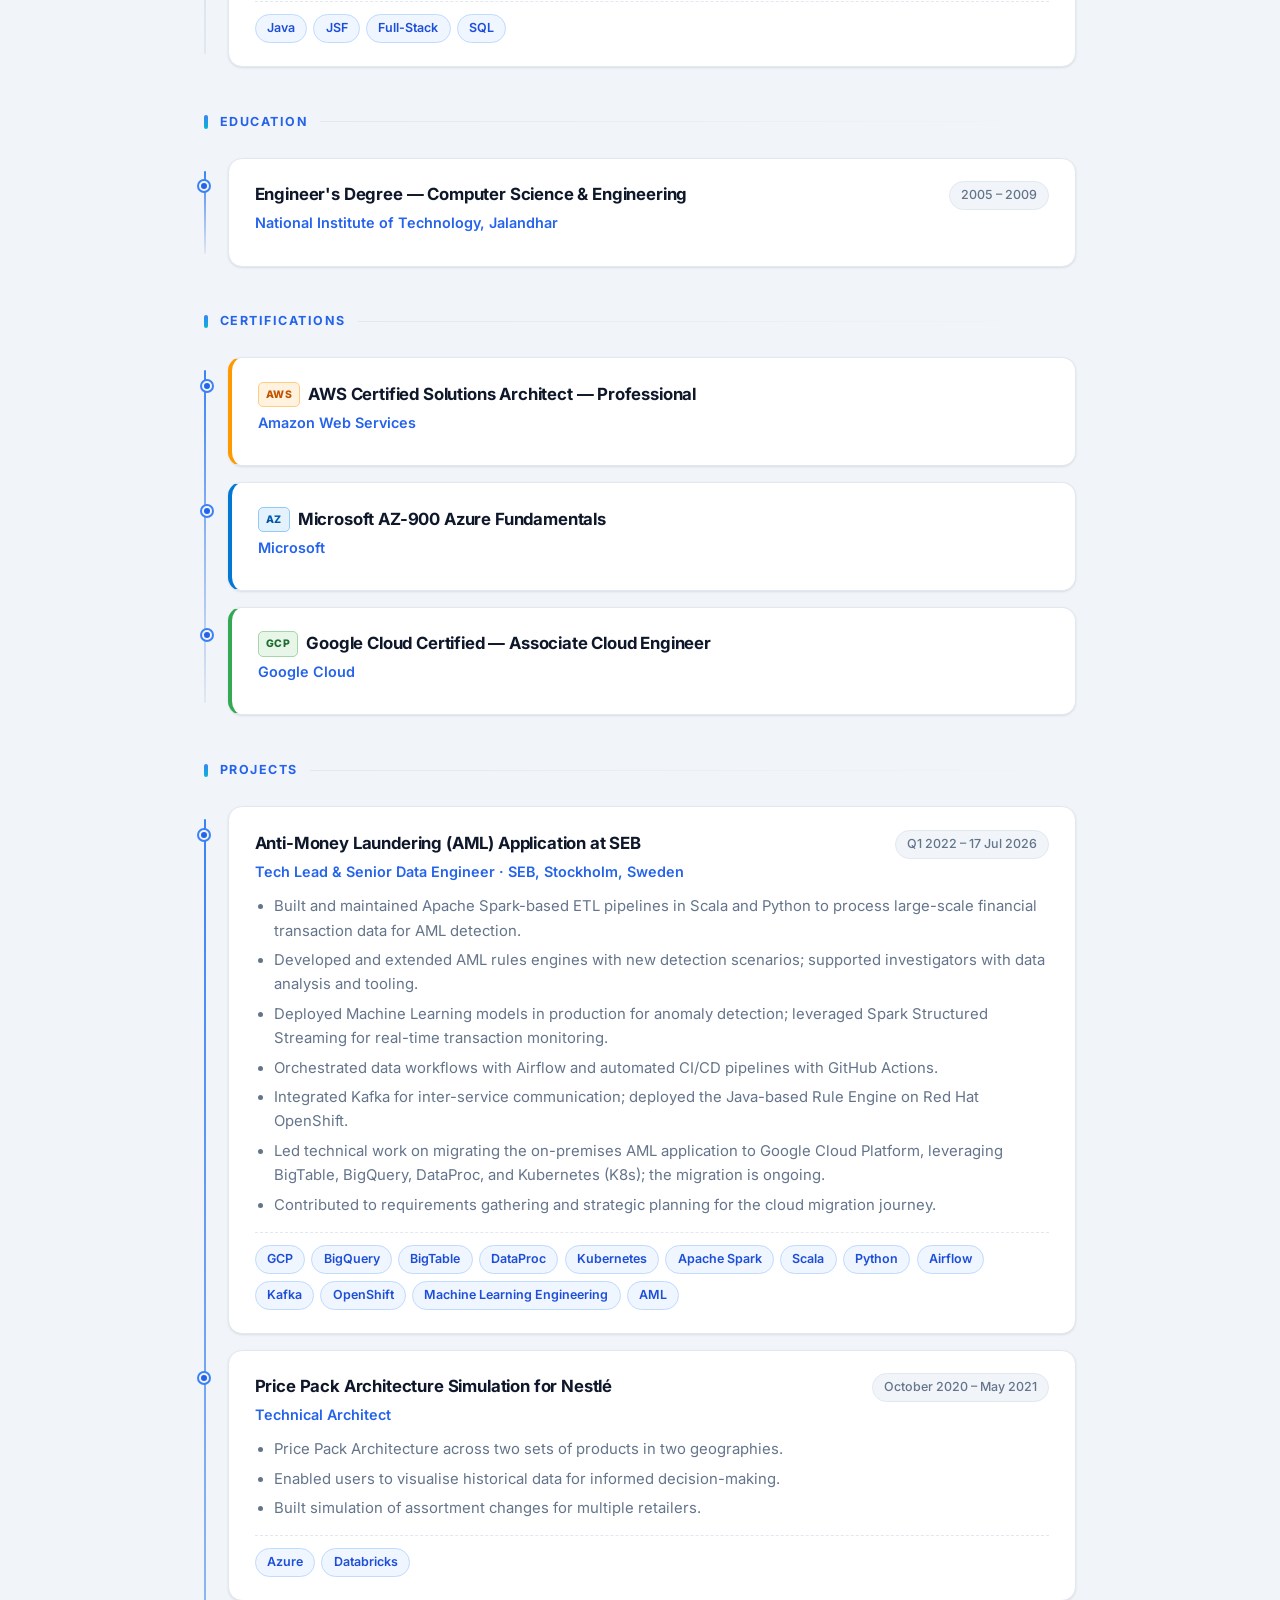
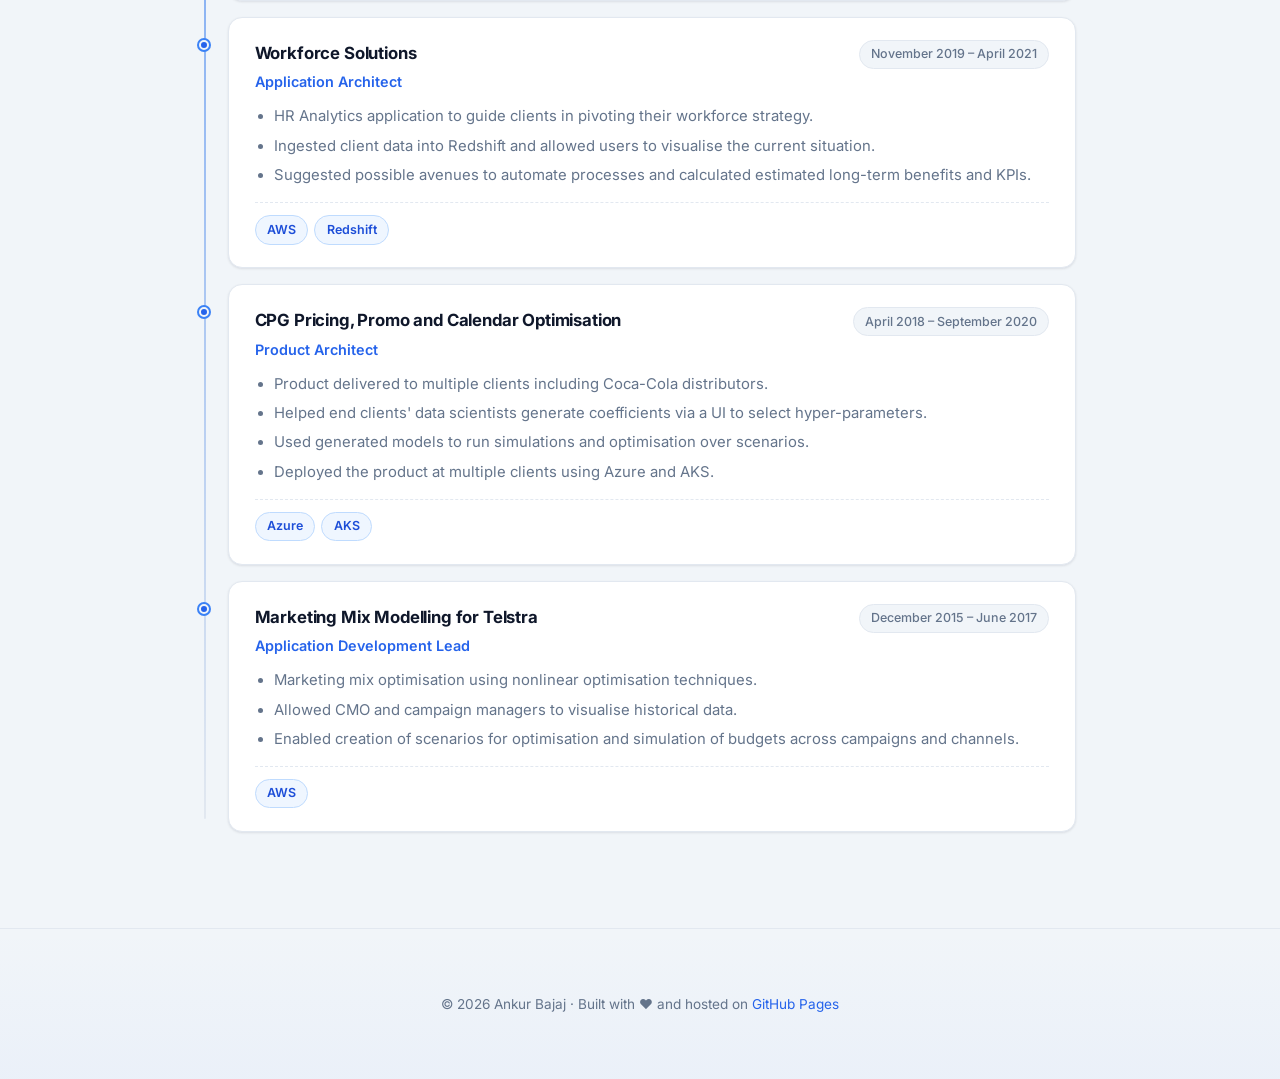
==== commit 3ebc7595: "Mark SEB AML project engagement as ended Co-authored-by: ankurbajaj9 <8502464+ankurbajaj9@users.nore" ====
--- a/index.html
+++ b/index.html
@@ -412,7 +412,7 @@
               <div class="card-title">Anti-Money Laundering (AML) Application at SEB</div>
               <div class="card-subtitle">Tech Lead &amp; Senior Data Engineer · SEB, Stockholm, Sweden</div>
             </div>
-            <span class="card-period">Q1 2022 – Ongoing</span>
+            <span class="card-period">Q1 2022 – 17 Jul 2026</span>
           </div>
           <div class="card-desc">
             <ul>
@@ -421,8 +421,8 @@
               <li>Deployed Machine Learning models in production for anomaly detection; leveraged Spark Structured Streaming for real-time transaction monitoring.</li>
               <li>Orchestrated data workflows with Airflow and automated CI/CD pipelines with GitHub Actions.</li>
               <li>Integrated Kafka for inter-service communication; deployed the Java-based Rule Engine on Red Hat OpenShift.</li>
-              <li>Leading the technical migration of the on-premises AML application to Google Cloud Platform, leveraging BigTable, BigQuery, DataProc, and Kubernetes (K8s).</li>
-              <li>Participating in requirements gathering and strategic planning for the cloud migration journey.</li>
+              <li>Led technical work on migrating the on-premises AML application to Google Cloud Platform, leveraging BigTable, BigQuery, DataProc, and Kubernetes (K8s); the migration is ongoing.</li>
+              <li>Contributed to requirements gathering and strategic planning for the cloud migration journey.</li>
             </ul>
           </div>
           <div class="card-stack">
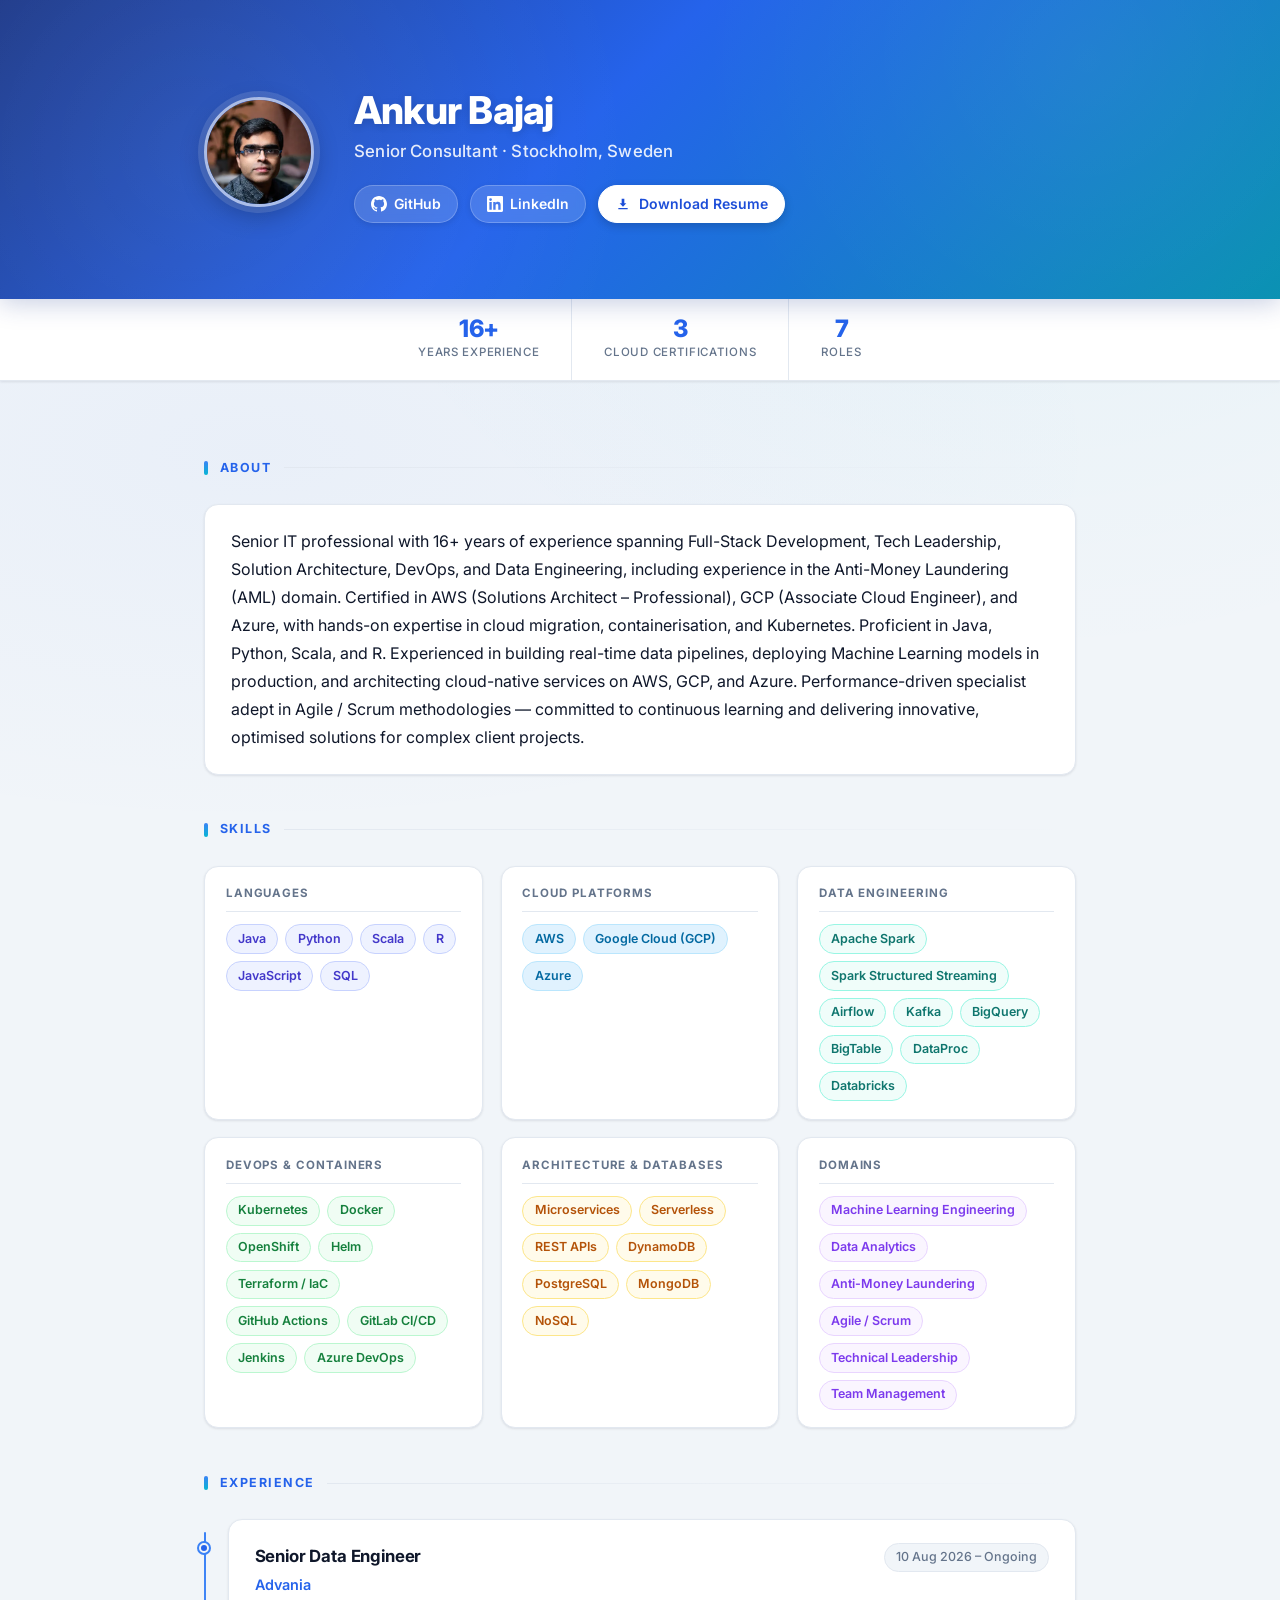
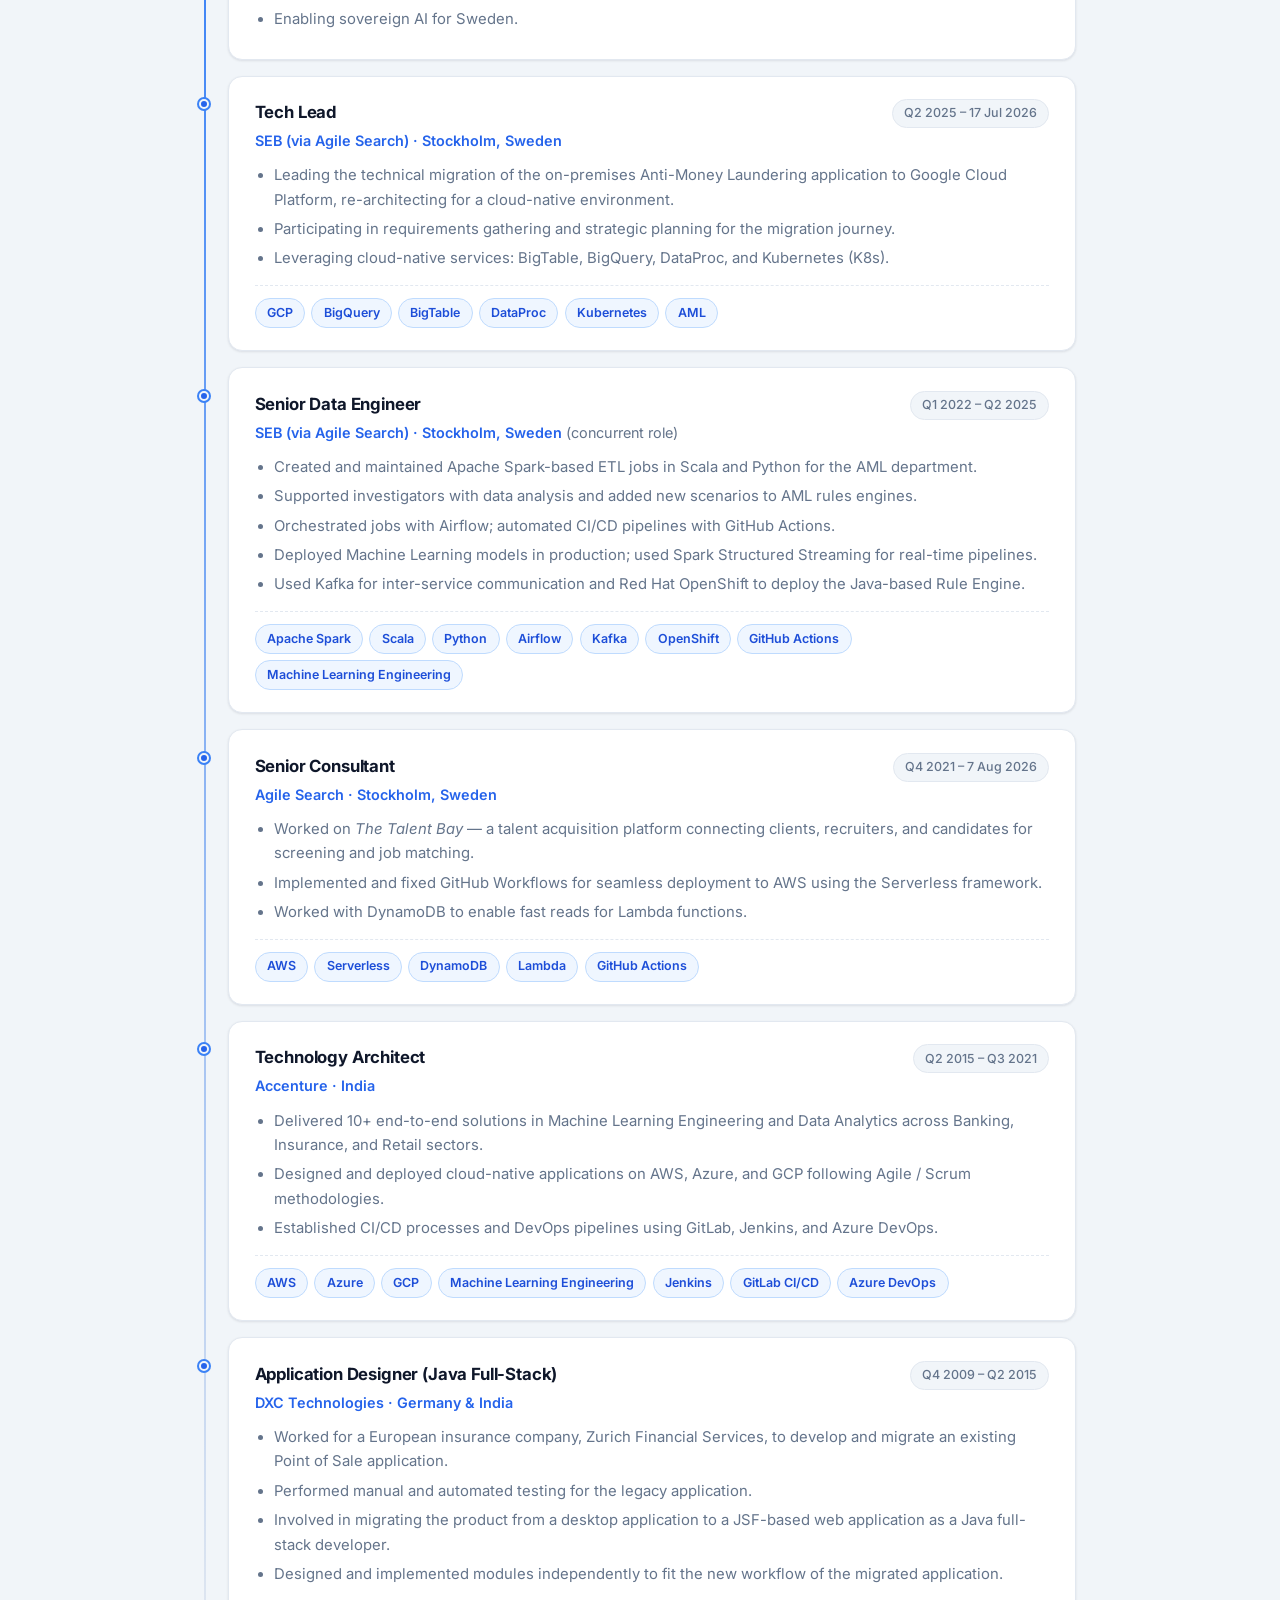
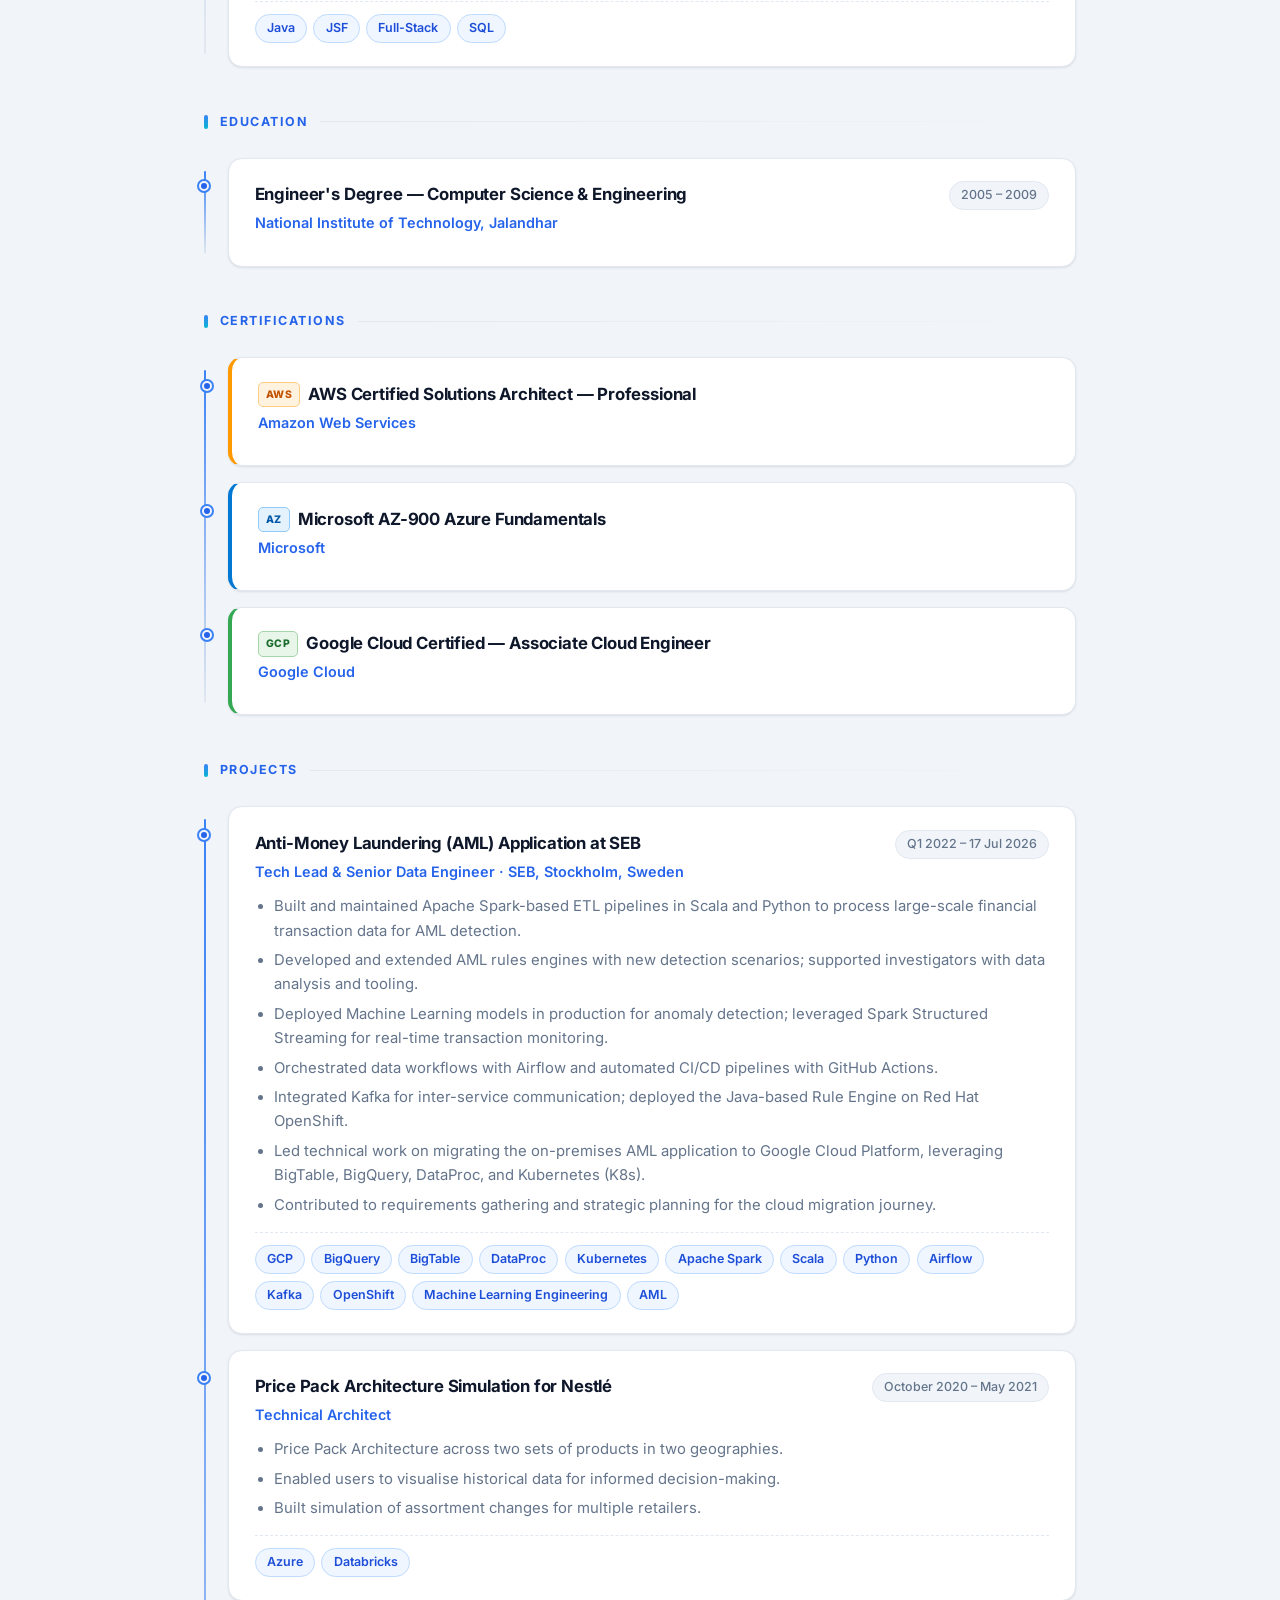
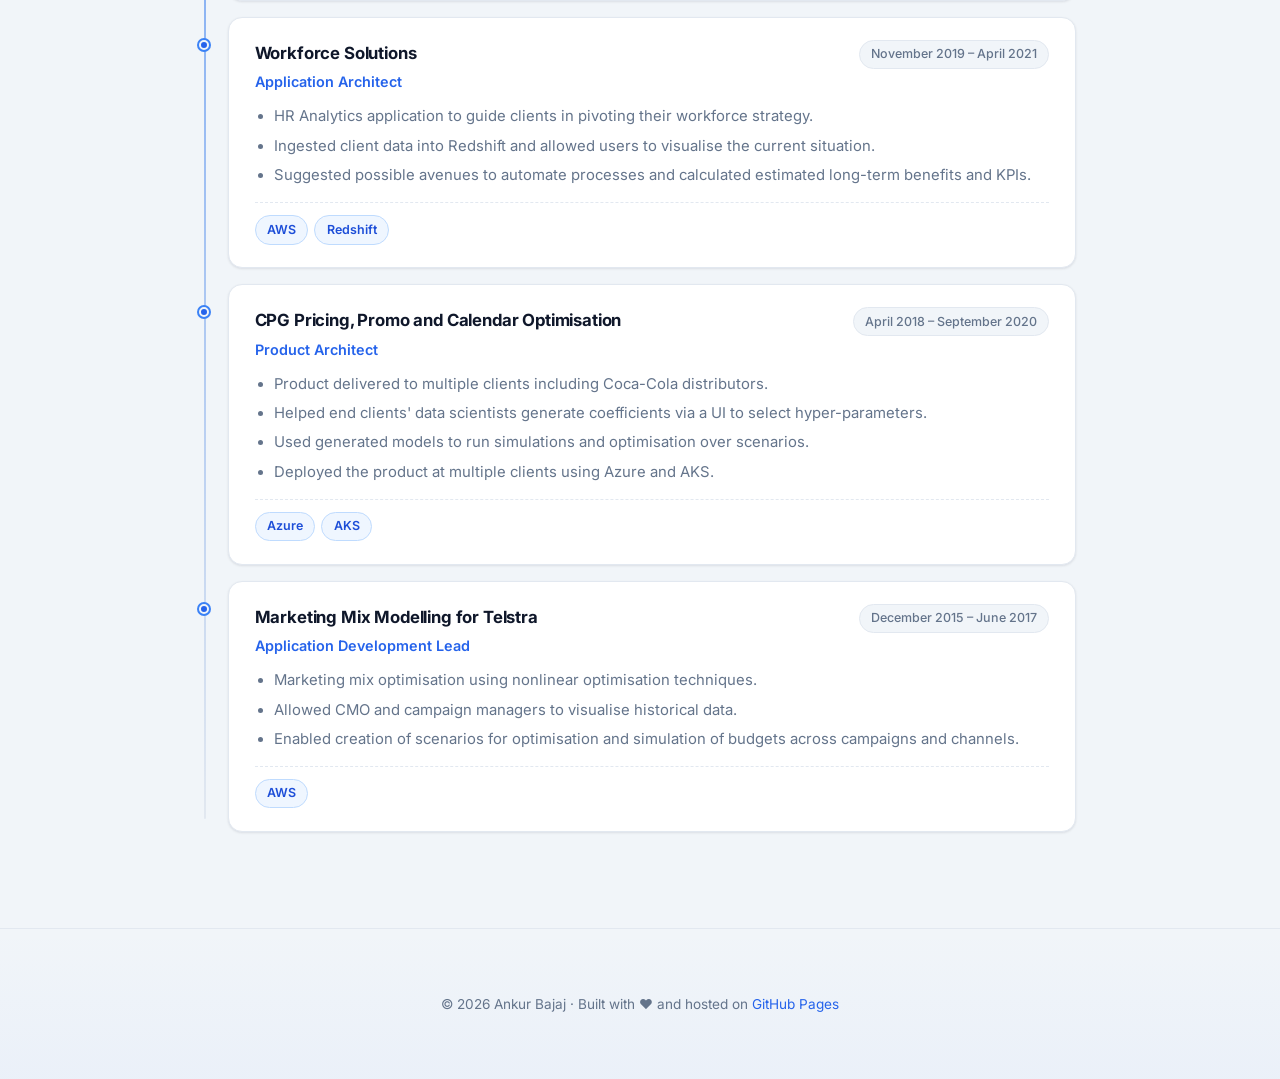
==== commit 6336e2a9: "Update migration status for AML application Removed ongoing status from migration description." ====
--- a/index.html
+++ b/index.html
@@ -421,7 +421,7 @@
               <li>Deployed Machine Learning models in production for anomaly detection; leveraged Spark Structured Streaming for real-time transaction monitoring.</li>
               <li>Orchestrated data workflows with Airflow and automated CI/CD pipelines with GitHub Actions.</li>
               <li>Integrated Kafka for inter-service communication; deployed the Java-based Rule Engine on Red Hat OpenShift.</li>
-              <li>Led technical work on migrating the on-premises AML application to Google Cloud Platform, leveraging BigTable, BigQuery, DataProc, and Kubernetes (K8s); the migration is ongoing.</li>
+              <li>Led technical work on migrating the on-premises AML application to Google Cloud Platform, leveraging BigTable, BigQuery, DataProc, and Kubernetes (K8s).</li>
               <li>Contributed to requirements gathering and strategic planning for the cloud migration journey.</li>
             </ul>
           </div>
